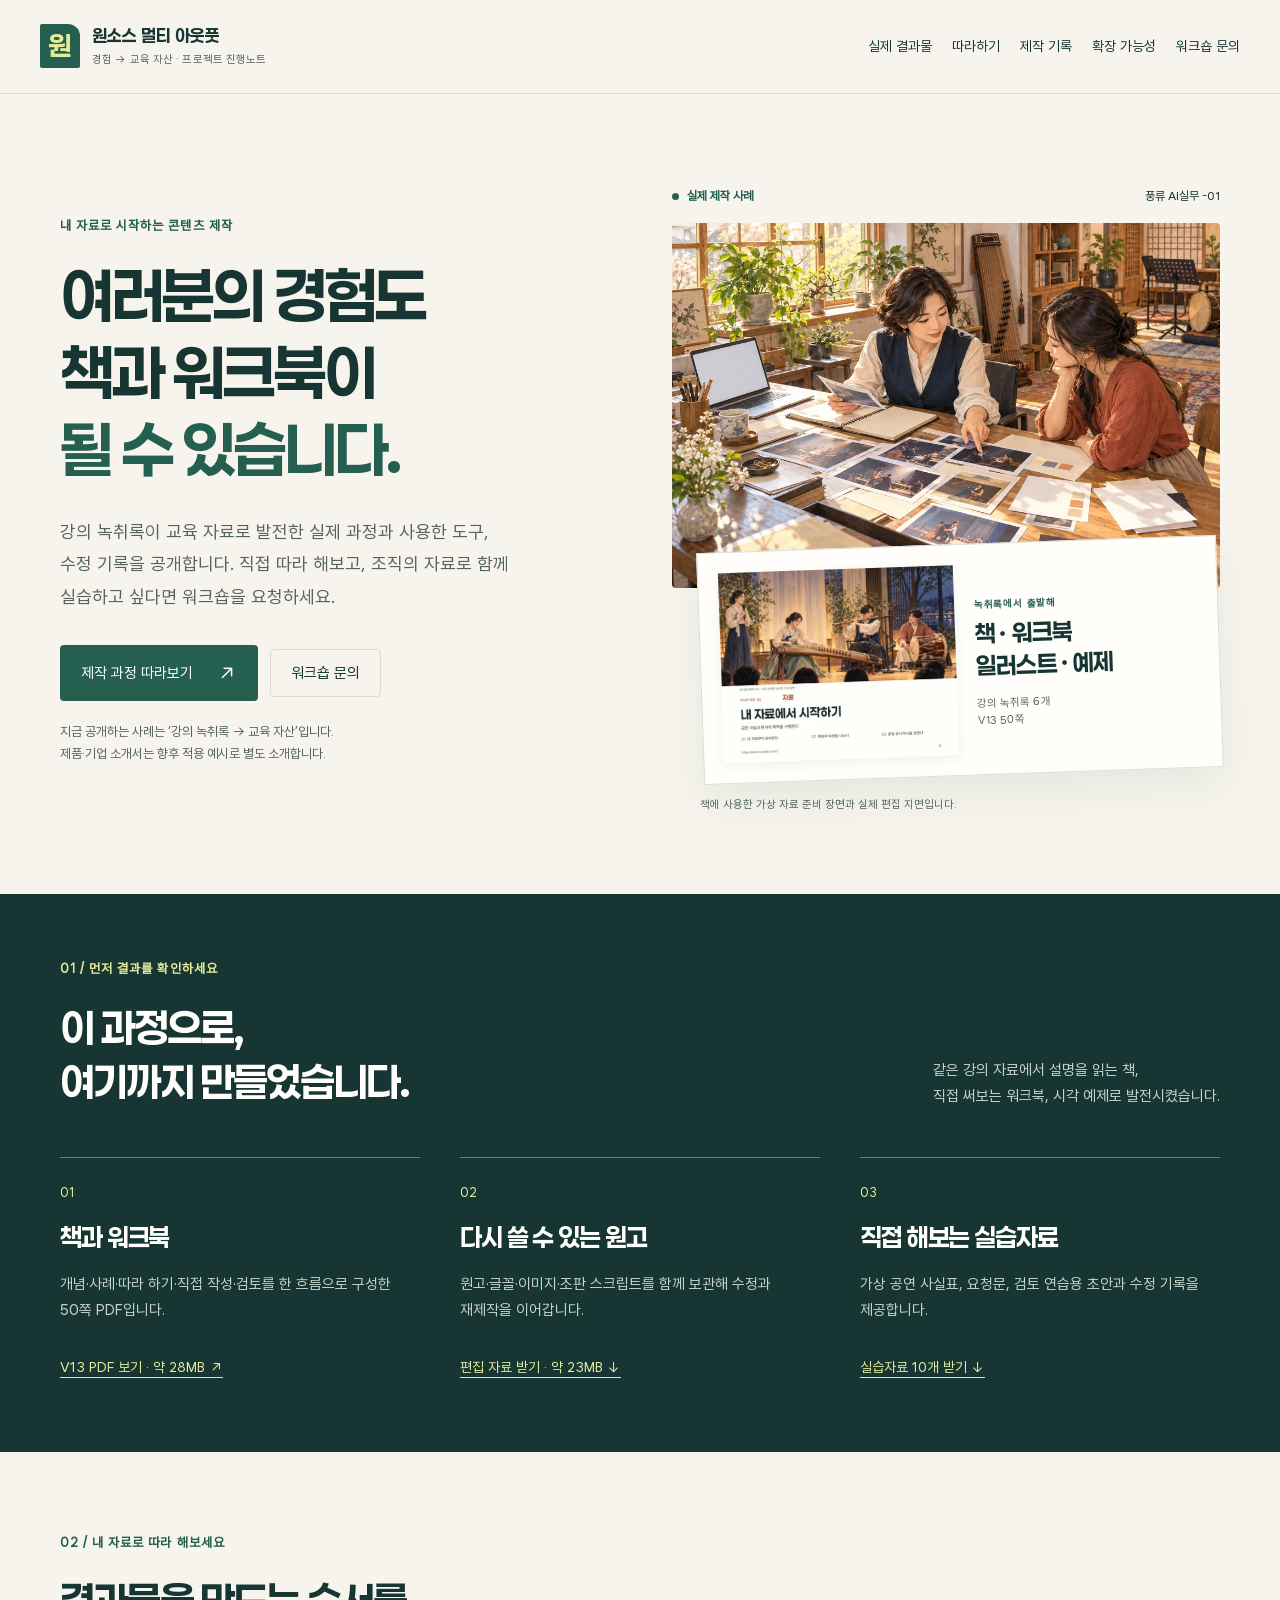
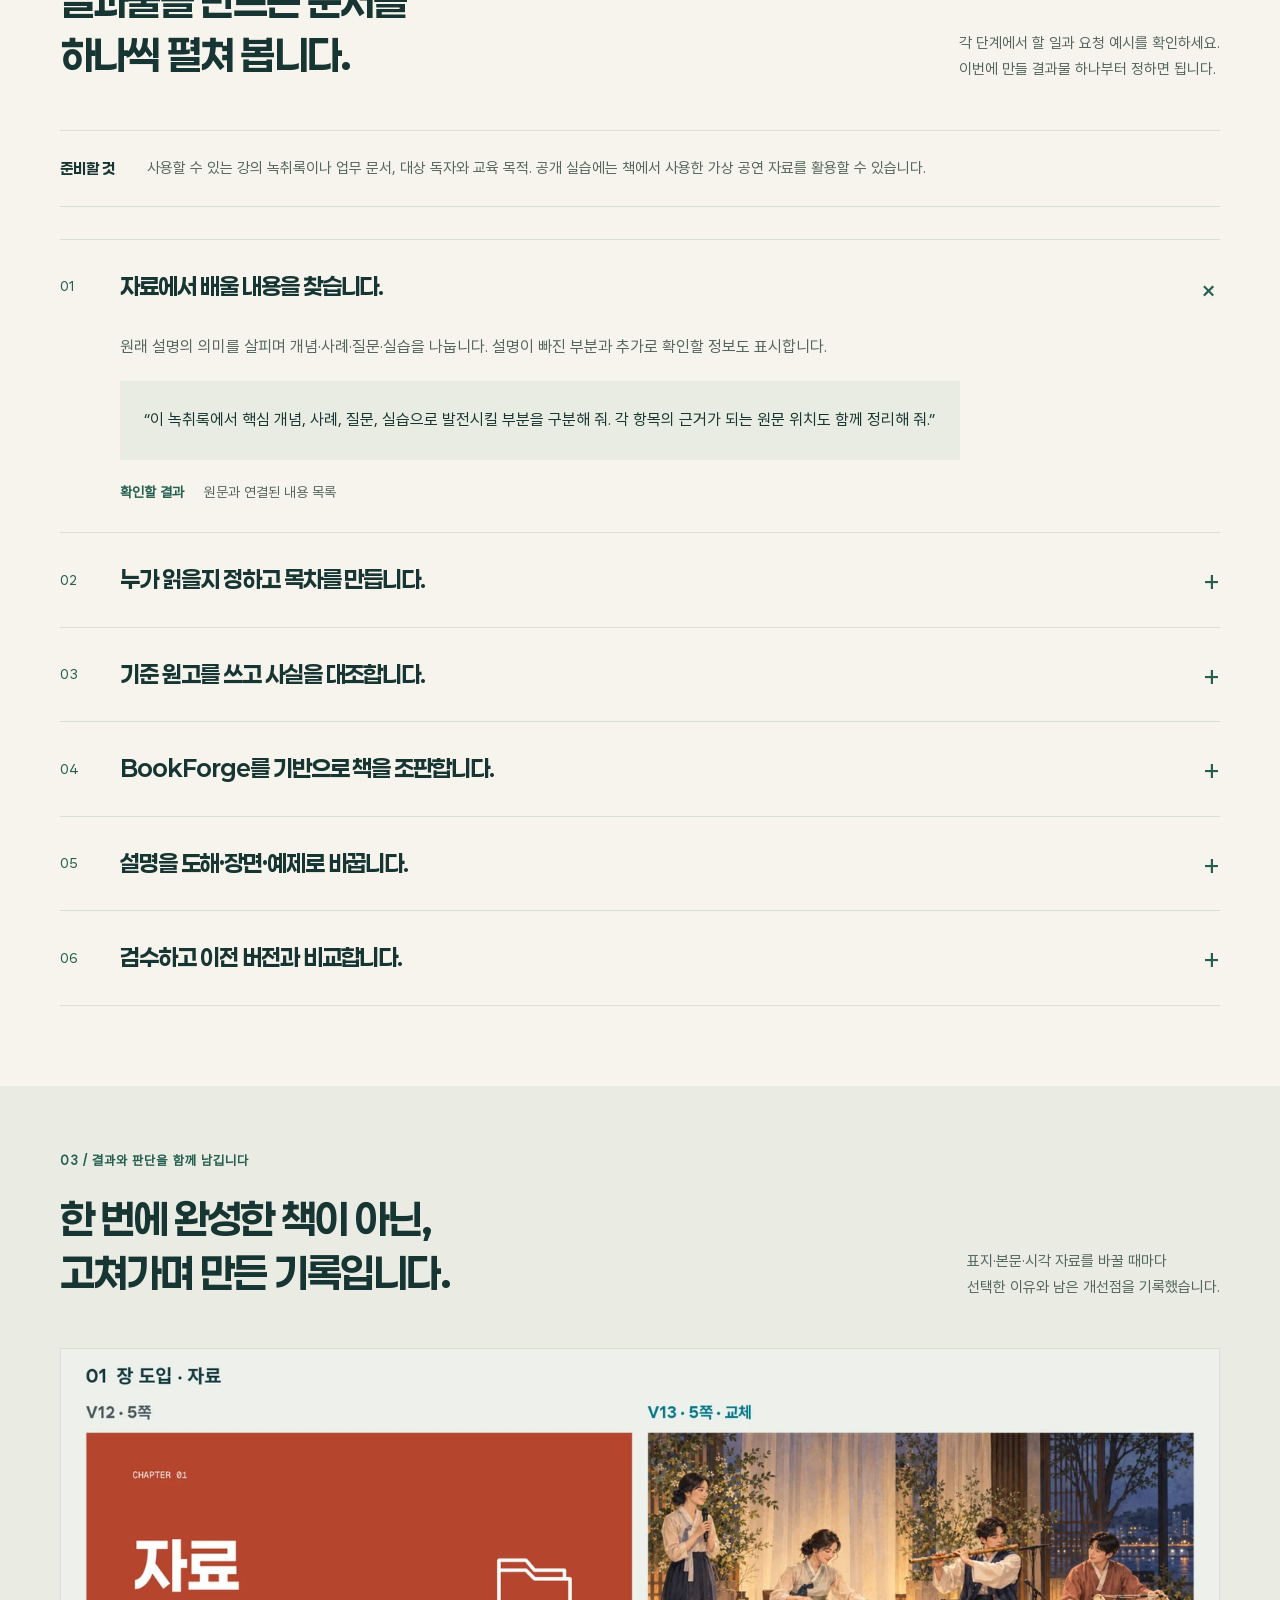
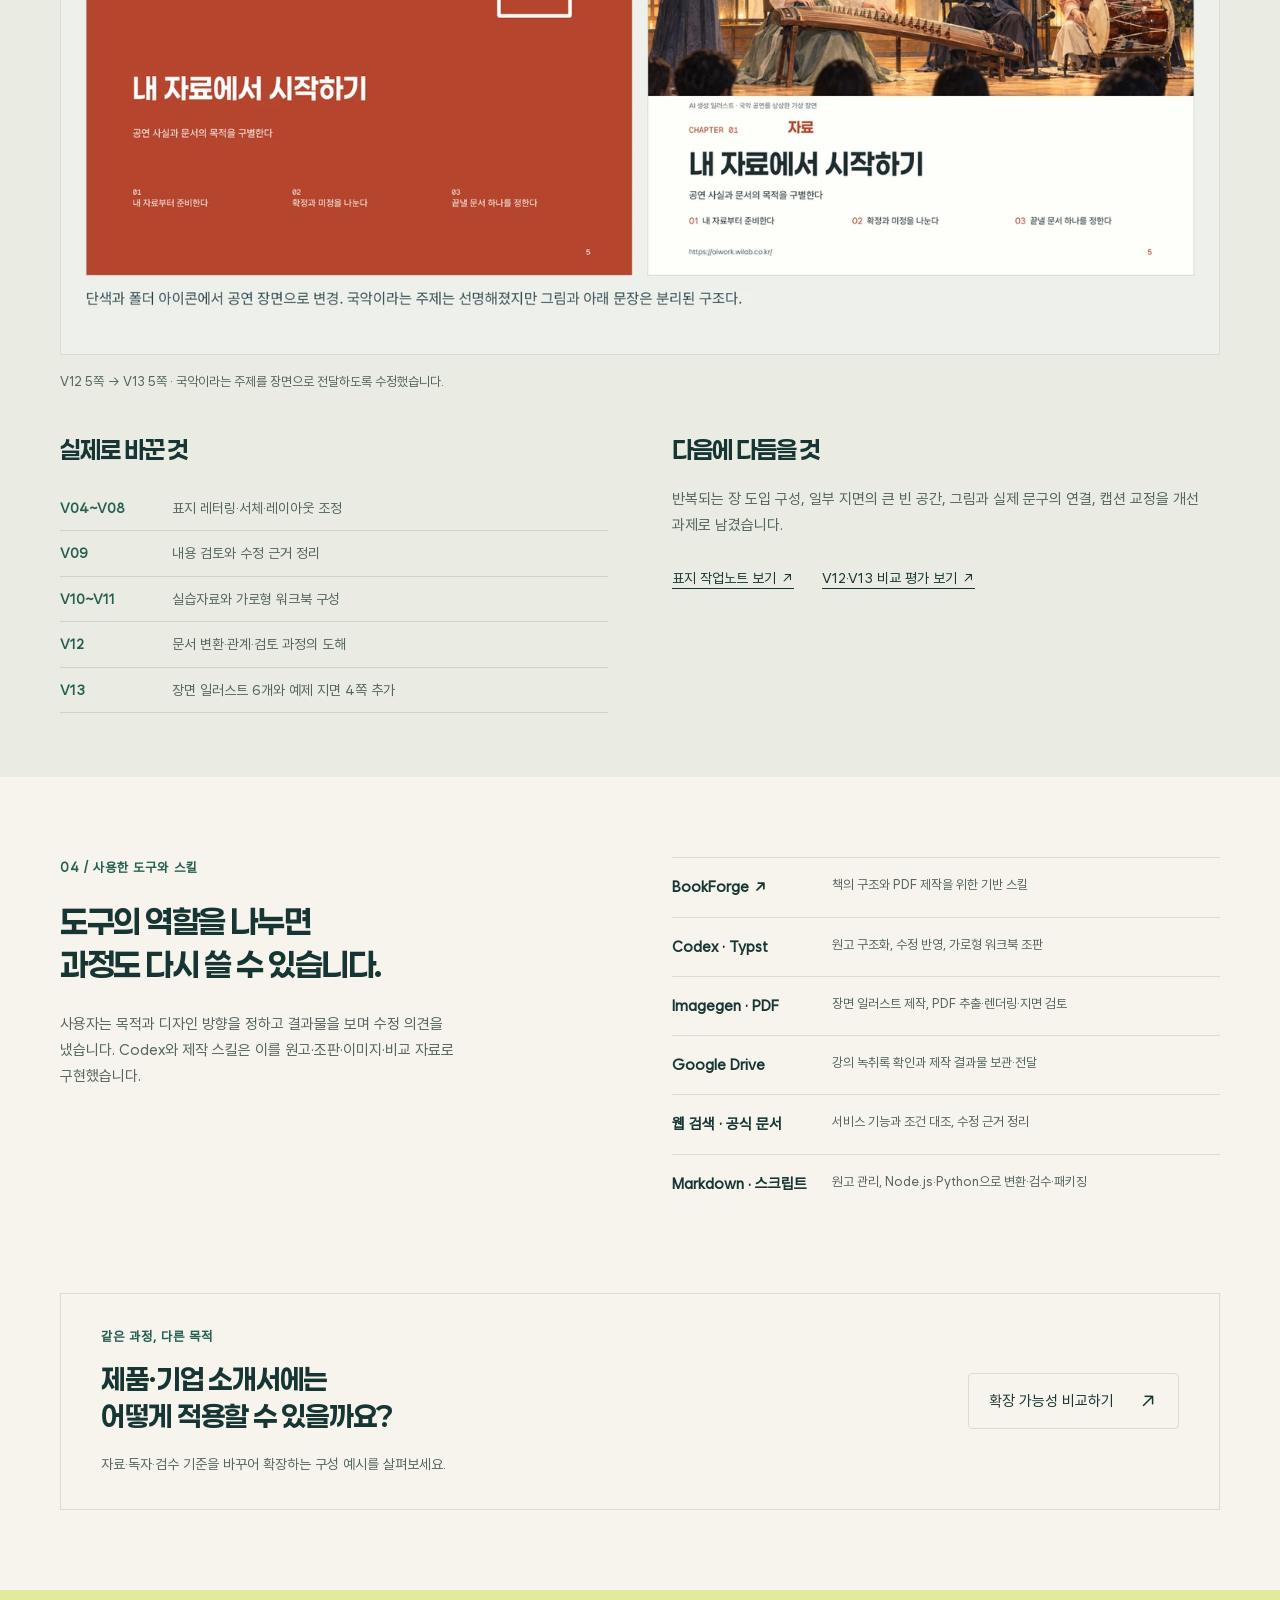
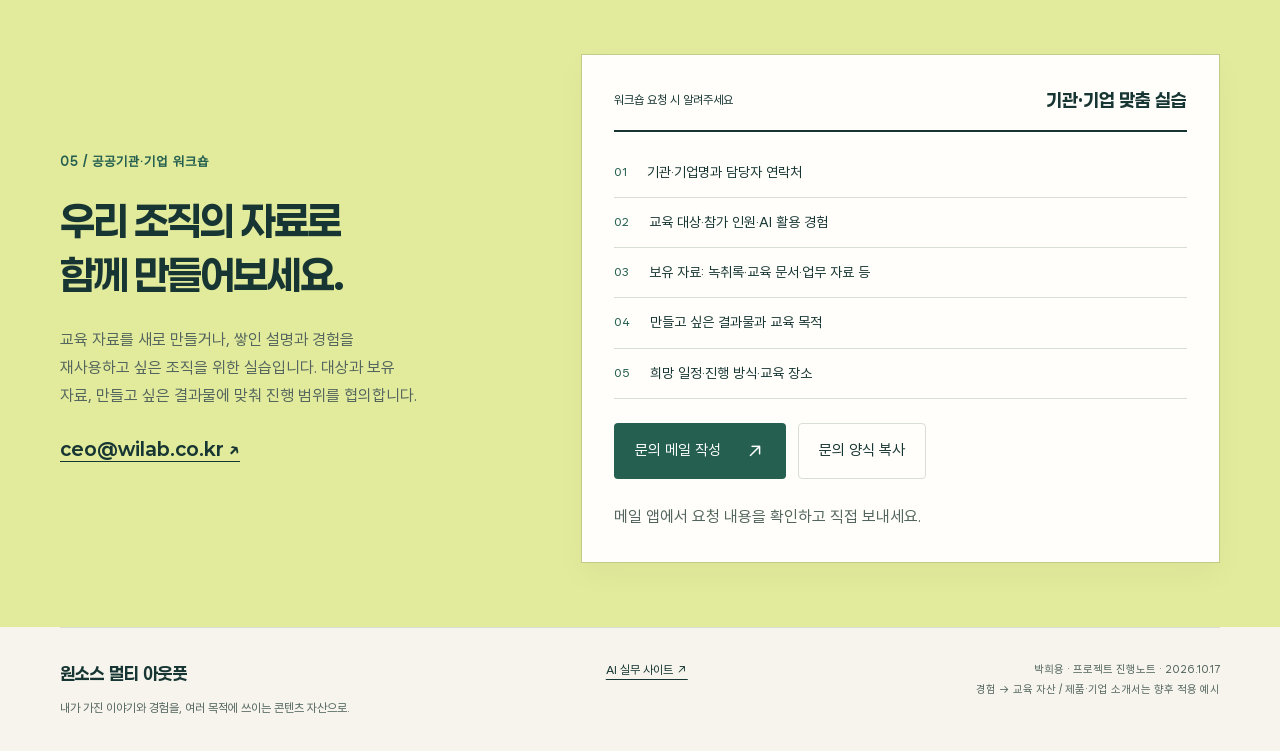
==== index.html @ f7e3ece1 "Publish education asset project and workshop site" ====
<!doctype html>
<html lang="ko">
<head>
  <meta charset="utf-8">
  <meta name="viewport" content="width=device-width,initial-scale=1">
  <meta name="description" content="강의 녹취록 6개가 50쪽 책과 워크북이 된 제작 과정, 사용 도구와 실습자료를 공개합니다. 공공기관·기업 맞춤 워크숍을 문의하세요.">
  <meta name="theme-color" content="#f6f4ed">
  <meta property="og:type" content="website">
  <meta property="og:title" content="경험에서 교육 자산으로 · 원소스 멀티 아웃풋">
  <meta property="og:description" content="실제 제작 과정을 따라 해보고, 우리 조직의 자료로 함께 실습하세요.">
  <meta property="og:url" content="https://vibeworkme.github.io/experience-to-assets/">
  <meta property="og:image" content="https://vibeworkme.github.io/experience-to-assets/assets/planning.webp">
  <title>경험에서 교육 자산으로 · 제작 과정 따라하기와 워크숍</title>
  <link rel="canonical" href="https://vibeworkme.github.io/experience-to-assets/">
  <link rel="icon" href="assets/favicon.svg" type="image/svg+xml">
  <link rel="preload" href="assets/WantedSans-Regular.ttf" as="font" type="font/ttf" crossorigin>
  <link rel="stylesheet" href="styles.css">
  <link rel="stylesheet" href="project.css">
  <script src="project.js" defer></script>
</head>
<body>
  <a class="skip" href="#main">본문으로 건너뛰기</a>
  <header class="site-header"><a class="brand" href="index.html"><span class="brand-mark" aria-hidden="true">원</span><span>원소스 멀티 아웃풋<small>경험 → 교육 자산 · 프로젝트 진행노트</small></span></a><nav class="home-nav" aria-label="사이트 목차"><a href="#results">실제 결과물</a><a href="#follow">따라하기</a><a href="#notes">제작 기록</a><a href="expansion.html">확장 가능성</a><a href="#workshop">워크숍 문의</a></nav></header>
  <main id="main">
    <section class="hero section-width" aria-labelledby="hero-title"><div class="hero-copy"><p class="eyebrow">내 자료로 시작하는 콘텐츠 제작</p><h1 id="hero-title">여러분의 경험도<br>책과 워크북이<br><span>될 수 있습니다.</span></h1><p class="hero-lede">강의 녹취록이 교육 자료로 발전한 실제 과정과 사용한 도구, 수정 기록을 공개합니다. 직접 따라 해보고, 조직의 자료로 함께 실습하고 싶다면 워크숍을 요청하세요.</p><div class="hero-actions"><a class="button primary" href="#follow">제작 과정 따라보기 <span aria-hidden="true">↗</span></a><a class="button secondary" href="#workshop">워크숍 문의</a></div><p class="hero-note">지금 공개하는 사례는 ‘강의 녹취록 → 교육 자산’입니다.<br>제품·기업 소개서는 향후 적용 예시로 별도 소개합니다.</p></div><figure class="hero-visual"><div class="visual-heading"><span class="status actual">실제 제작 사례</span><span>풍류 AI실무 -01</span></div><img class="scene" src="assets/planning.webp" width="1000" height="667" alt="공연 사진과 문서를 검토하는 자료 준비 장면을 그린 AI 생성 일러스트." fetchpriority="high"><div class="proof-paper"><img src="assets/book-page.webp" width="620" height="502" alt="공연 일러스트와 학습 항목을 배치한 실제 V13 책의 장 도입 지면."><div><span class="eyebrow">녹취록에서 출발해</span><strong>책 · 워크북<br>일러스트 · 예제</strong><p>강의 녹취록 6개<br>V13 50쪽</p></div></div><figcaption>책에 사용한 가상 자료 준비 장면과 실제 편집 지면입니다.</figcaption></figure></section>

    <section id="results" class="process-band results-band" aria-labelledby="results-title"><div class="section-width"><div class="section-heading"><div><p class="eyebrow">01 / 먼저 결과를 확인하세요</p><h2 id="results-title">이 과정으로,<br>여기까지 만들었습니다.</h2></div><p>같은 강의 자료에서 설명을 읽는 책,<br>직접 써보는 워크북, 시각 예제로 발전시켰습니다.</p></div><div class="result-grid"><article><span class="result-number">01</span><h3>책과 워크북</h3><p>개념·사례·따라 하기·직접 작성·검토를 한 흐름으로 구성한 50쪽 PDF입니다.</p><a href="downloads/pungryu-ai-workbook-v13.pdf" target="_blank" rel="noopener">V13 PDF 보기 · 약 28MB ↗</a></article><article><span class="result-number">02</span><h3>다시 쓸 수 있는 원고</h3><p>원고·글꼴·이미지·조판 스크립트를 함께 보관해 수정과 재제작을 이어갑니다.</p><a href="downloads/editable-manuscript-v13.zip" download>편집 자료 받기 · 약 23MB ↓</a></article><article><span class="result-number">03</span><h3>직접 해보는 실습자료</h3><p>가상 공연 사실표, 요청문, 검토 연습용 초안과 수정 기록을 제공합니다.</p><a href="downloads/practice-materials-v13.zip" download>실습자료 10개 받기 ↓</a></article></div></div></section>

    <section id="follow" class="section-width follow-section" aria-labelledby="follow-title"><div class="section-heading"><div><p class="eyebrow">02 / 내 자료로 따라 해보세요</p><h2 id="follow-title">결과물을 만드는 순서를<br>하나씩 펼쳐 봅니다.</h2></div><p>각 단계에서 할 일과 요청 예시를 확인하세요.<br>이번에 만들 결과물 하나부터 정하면 됩니다.</p></div><div class="follow-intro"><strong>준비할 것</strong><p>사용할 수 있는 강의 녹취록이나 업무 문서, 대상 독자와 교육 목적. 공개 실습에는 책에서 사용한 가상 공연 자료를 활용할 수 있습니다.</p></div><div class="follow-steps">
      <details open><summary><span>01</span><h3>자료에서 배울 내용을 찾습니다.</h3><span class="expand-icon" aria-hidden="true">+</span></summary><div class="step-body"><p>원래 설명의 의미를 살피며 개념·사례·질문·실습을 나눕니다. 설명이 빠진 부분과 추가로 확인할 정보도 표시합니다.</p><blockquote>“이 녹취록에서 핵심 개념, 사례, 질문, 실습으로 발전시킬 부분을 구분해 줘. 각 항목의 근거가 되는 원문 위치도 함께 정리해 줘.”</blockquote><p class="step-result"><strong>확인할 결과</strong> 원문과 연결된 내용 목록</p></div></details>
      <details><summary><span>02</span><h3>누가 읽을지 정하고 목차를 만듭니다.</h3><span class="expand-icon" aria-hidden="true">+</span></summary><div class="step-body"><p>독자가 이미 아는 것과 새로 배워야 할 것을 구분합니다. 장마다 답할 질문과 직접 해볼 과제를 정합니다.</p><blockquote>“이 자료를 처음 배우는 독자를 위한 목차를 제안해 줘. 장마다 핵심 질문, 사례, 직접 해볼 과제를 하나씩 연결해 줘.”</blockquote><p class="step-result"><strong>확인할 결과</strong> 독자·학습 목표·장별 구성</p></div></details>
      <details><summary><span>03</span><h3>기준 원고를 쓰고 사실을 대조합니다.</h3><span class="expand-icon" aria-hidden="true">+</span></summary><div class="step-body"><p>확인된 사실과 편집자가 보충한 설명을 구별합니다. 서비스 기능처럼 바뀌는 정보는 적용 조건과 확인 시점을 기록합니다.</p><blockquote>“이 장의 원고를 작성해 줘. 원자료에 없는 설명은 보충 설명으로 구분하고, 모르는 정보는 추정하지 말고 확인할 항목으로 남겨 줘.”</blockquote><p class="step-result"><strong>확인할 결과</strong> 기준 원고·출처·미정 정보 목록</p></div></details>
      <details><summary><span>04</span><h3>BookForge를 기반으로 책을 조판합니다.</h3><span class="expand-icon" aria-hidden="true">+</span></summary><div class="step-body"><p>GitHub에 공개된 BookForge 스킬을 Codex에서 활용했습니다. 이 프로젝트에서는 가로형 워크북에 맞게 조판과 검수 스크립트를 확장했습니다.</p><blockquote>“이 원고를 교육용 책자로 구성해 줘. 목차·장 도입·본문·실습 지면을 구별하고, 글자 크기·행간·여백을 일관되게 적용해 줘.”</blockquote><p class="step-result"><strong>확인할 결과</strong> 읽고 수정할 수 있는 PDF 초안</p><a href="https://github.com/gongnyang/bookforge" target="_blank" rel="noopener">BookForge 저장소·설치 안내 ↗</a></div></details>
      <details><summary><span>05</span><h3>설명을 도해·장면·예제로 바꿉니다.</h3><span class="expand-icon" aria-hidden="true">+</span></summary><div class="step-body"><p>관계를 설명할 때는 도해를, 실제 행동을 보여줄 때는 장면을, 활용 모습을 보여줄 때는 문서 예제를 씁니다. 그림 속 글자 대신 편집 가능한 조판 텍스트를 배치합니다.</p><blockquote>“이 설명에서 그림으로 이해를 도울 부분을 골라 줘. 도해, 작업 장면, 결과물 예제 중 적합한 형식과 이유를 제안해 줘.”</blockquote><p class="step-result"><strong>확인할 결과</strong> 본문과 역할이 연결된 시각 자료</p></div></details>
      <details><summary><span>06</span><h3>검수하고 이전 버전과 비교합니다.</h3><span class="expand-icon" aria-hidden="true">+</span></summary><div class="step-body"><p>원자료와의 의미 일치, 글자와 이미지 배치, 목차와 쪽수, 실습의 연결성을 확인합니다. 이전 판본은 보존하고 바꾼 이유를 기록합니다.</p><blockquote>“이전 판본과 비교해 무엇이 좋아졌고, 어디가 아직 불편한지 보여줘. 수정 이유와 다음에 확인할 항목을 정리해 줘.”</blockquote><p class="step-result"><strong>확인할 결과</strong> 새 판본·변경표·다음 수정 목록</p><a href="downloads/changes-v12-v13.csv" download>V12 → V13 변경표 받기 ↓</a></div></details>
    </div></section>

    <section id="notes" class="notes-band" aria-labelledby="notes-title"><div class="section-width"><div class="section-heading"><div><p class="eyebrow">03 / 결과와 판단을 함께 남깁니다</p><h2 id="notes-title">한 번에 완성한 책이 아닌,<br>고쳐가며 만든 기록입니다.</h2></div><p>표지·본문·시각 자료를 바꿀 때마다<br>선택한 이유와 남은 개선점을 기록했습니다.</p></div><figure class="comparison"><img src="assets/chapter-comparison.webp" width="1500" height="783" alt="왼쪽 V12는 단색과 폴더 아이콘 중심, 오른쪽 V13은 국악 공연 일러스트와 제목을 배치한 장 도입부 비교." loading="lazy"><figcaption>V12 5쪽 → V13 5쪽 · 국악이라는 주제를 장면으로 전달하도록 수정했습니다.</figcaption></figure><div class="note-grid"><div><h3>실제로 바꾼 것</h3><ul><li><strong>V04~V08</strong> 표지 레터링·서체·레이아웃 조정</li><li><strong>V09</strong> 내용 검토와 수정 근거 정리</li><li><strong>V10~V11</strong> 실습자료와 가로형 워크북 구성</li><li><strong>V12</strong> 문서 변환·관계·검토 과정의 도해</li><li><strong>V13</strong> 장면 일러스트 6개와 예제 지면 4쪽 추가</li></ul></div><div><h3>다음에 다듬을 것</h3><p>반복되는 장 도입 구성, 일부 지면의 큰 빈 공간, 그림과 실제 문구의 연결, 캡션 교정을 개선 과제로 남겼습니다.</p><div class="case-links"><a href="downloads/cover-design-notes.html" target="_blank" rel="noopener">표지 작업노트 보기 ↗</a><a href="downloads/review-v12-v13.txt" target="_blank" rel="noopener">V12·V13 비교 평가 보기 ↗</a></div></div></div></div></section>

    <section id="tools" class="section-width tools-section" aria-labelledby="tools-title"><div><p class="eyebrow">04 / 사용한 도구와 스킬</p><h2 id="tools-title">도구의 역할을 나누면<br>과정도 다시 쓸 수 있습니다.</h2><p class="tools-note">사용자는 목적과 디자인 방향을 정하고 결과물을 보며 수정 의견을 냈습니다. Codex와 제작 스킬은 이를 원고·조판·이미지·비교 자료로 구현했습니다.</p></div><div class="tool-list"><a href="https://github.com/gongnyang/bookforge" target="_blank" rel="noopener"><strong>BookForge ↗</strong><span>책의 구조와 PDF 제작을 위한 기반 스킬</span></a><div><strong>Codex · Typst</strong><span>원고 구조화, 수정 반영, 가로형 워크북 조판</span></div><div><strong>Imagegen · PDF</strong><span>장면 일러스트 제작, PDF 추출·렌더링·지면 검토</span></div><div><strong>Google Drive</strong><span>강의 녹취록 확인과 제작 결과물 보관·전달</span></div><div><strong>웹 검색 · 공식 문서</strong><span>서비스 기능과 조건 대조, 수정 근거 정리</span></div><div><strong>Markdown · 스크립트</strong><span>원고 관리, Node.js·Python으로 변환·검수·패키징</span></div></div></section>

    <section class="extension-callout section-width"><div><p class="eyebrow">같은 과정, 다른 목적</p><h2>제품·기업 소개서에는<br>어떻게 적용할 수 있을까요?</h2><p>자료·독자·검수 기준을 바꾸어 확장하는 구성 예시를 살펴보세요.</p></div><a class="button secondary" href="expansion.html">확장 가능성 비교하기 <span aria-hidden="true">↗</span></a></section>

    <section id="workshop" class="workshop-band" aria-labelledby="workshop-title"><div class="section-width workshop-grid"><div><p class="eyebrow">05 / 공공기관·기업 워크숍</p><h2 id="workshop-title">우리 조직의 자료로<br>함께 만들어보세요.</h2><p>교육 자료를 새로 만들거나, 쌓인 설명과 경험을 재사용하고 싶은 조직을 위한 실습입니다. 대상과 보유 자료, 만들고 싶은 결과물에 맞춰 진행 범위를 협의합니다.</p><a class="workshop-email" href="mailto:ceo@wilab.co.kr">ceo@wilab.co.kr ↗</a></div><div class="worksheet inquiry-sheet"><div class="worksheet-head"><span>워크숍 요청 시 알려주세요</span><strong>기관·기업 맞춤 실습</strong></div><ol><li><span>01</span>기관·기업명과 담당자 연락처</li><li><span>02</span>교육 대상·참가 인원·AI 활용 경험</li><li><span>03</span>보유 자료: 녹취록·교육 문서·업무 자료 등</li><li><span>04</span>만들고 싶은 결과물과 교육 목적</li><li><span>05</span>희망 일정·진행 방식·교육 장소</li></ol><div class="worksheet-actions"><a class="button primary" id="inquiry-email" href="mailto:ceo@wilab.co.kr?subject=%5B%EC%9B%8C%ED%81%AC%EC%88%8D%20%EB%AC%B8%EC%9D%98%5D%20%EA%B2%BD%ED%97%98%EC%97%90%EC%84%9C%20%EA%B5%90%EC%9C%A1%20%EC%9E%90%EC%82%B0%EC%9C%BC%EB%A1%9C">문의 메일 작성 <span aria-hidden="true">↗</span></a><button class="button secondary" id="copy-inquiry" type="button">문의 양식 복사</button></div><p id="inquiry-status" class="copy-status" role="status" aria-live="polite">메일 앱에서 요청 내용을 확인하고 직접 보내세요.</p></div></div></section>
  </main>
  <footer class="site-footer section-width"><div><strong>원소스 멀티 아웃풋</strong><p>내가 가진 이야기와 경험을, 여러 목적에 쓰이는 콘텐츠 자산으로.</p></div><a href="https://aiwork.wilab.co.kr/" target="_blank" rel="noopener">AI 실무 사이트 ↗</a><small>박희용 · 프로젝트 진행노트 · 2026.10.17<br>경험 → 교육 자산 / 제품·기업 소개서는 향후 적용 예시</small></footer>
</body>
</html>
---- styles.css ----
@font-face{font-family:Wanted;src:url('assets/WantedSans-Regular.ttf') format('truetype');font-weight:400;font-display:swap}
@font-face{font-family:Paperlogy;src:url('assets/Paperlogy-7Bold.ttf') format('truetype');font-weight:700;font-display:swap}
:root{--paper:#f6f4ed;--surface:#fffefa;--ink:#173633;--muted:#53655e;--line:#d9ded4;--green:#245f50;--lime:#e2ea9b;--rust:#a9442d;--brown:#8a4b15;--white:#fff;--space:4px;--radius:4px;--shadow:0 18px 44px #17363312;--body:Wanted,Arial,sans-serif;--display:Paperlogy,Wanted,sans-serif}
.skip:not(:focus){clip-path:inset(50%)}
*{box-sizing:border-box}html{scroll-behavior:smooth;scroll-padding-top:112px}body{margin:0;background:var(--paper);color:var(--ink);font:400 17px/1.75 var(--body);word-break:keep-all;overflow-wrap:break-word}a{color:inherit;text-underline-offset:5px}button{font:inherit}button,a{-webkit-tap-highlight-color:transparent}button{cursor:pointer}img{max-width:100%;height:auto;display:block}h1,h2,h3,h4,p,figure{margin:0}h1,h2,h3,h4{font-family:var(--display);font-weight:700;letter-spacing:-.045em;line-height:1.35}p{color:var(--muted)}ul,ol{padding:0;margin:0}a:focus-visible,button:focus-visible,[tabindex]:focus-visible{outline:3px solid var(--rust);outline-offset:5px}.section-width{width:min(1160px,calc(100% - 80px));margin-inline:auto}.eyebrow{font-size:13px;letter-spacing:.08em;font-weight:700;color:var(--green);margin-bottom:20px}.skip{position:fixed;top:8px;left:16px;transform:translateY(-180%);padding:12px 20px;background:var(--ink);color:var(--white);z-index:20}.skip:focus{transform:none}
.site-header{max-width:1320px;margin:auto;display:flex;align-items:center;justify-content:space-between;gap:24px;padding:24px 40px;border-bottom:1px solid var(--line);background:var(--paper)}.brand{text-decoration:none;display:flex;gap:12px;align-items:center;font-family:var(--display);font-size:17px;line-height:1.4}.brand-mark{width:40px;height:44px;background:var(--green);color:var(--lime);display:grid;place-items:center;font-size:27px;border-radius:2px 12px 2px 2px}.brand small{display:block;font:400 11px/1.5 var(--body);color:var(--muted);letter-spacing:.01em;margin-top:4px}.site-header nav{display:flex;gap:28px;font-size:14px}.site-header nav a{text-decoration:none;padding-block:10px}.site-header nav a:hover{color:var(--rust);text-decoration:underline}
.hero{display:grid;grid-template-columns:1fr 1fr;gap:64px;padding-block:72px 80px;align-items:center}.hero h1{font-size:clamp(42px,4.8vw,68px);line-height:1.25;letter-spacing:-.055em}.hero h1 span{color:var(--green)}.hero-lede{max-width:450px;font-size:18px;line-height:1.8;margin-top:28px}.button{min-height:48px;padding:12px 20px;display:inline-flex;align-items:center;justify-content:center;gap:24px;text-decoration:none;border:1px solid transparent;border-radius:var(--radius);font-size:15px;line-height:1.5}.button span{font-size:20px}.primary{color:var(--white);background:var(--green)}.primary:hover{background:var(--ink)}.secondary{background:transparent;color:var(--ink);border-color:var(--line)}.secondary:hover{background:var(--paper)}.hero .button{margin-top:32px}.hero-note{font-size:13px;margin-top:20px;line-height:1.7}.hero-visual{min-width:0;position:relative;padding-top:20px}.visual-heading{font-size:12px;display:flex;justify-content:space-between;align-items:center;gap:16px;padding-bottom:16px}.status{font-size:12px;line-height:1.5;font-weight:700;display:inline-flex;align-items:center;gap:8px;color:var(--green)}.status:before{content:'';width:7px;height:7px;flex:none;border-radius:50%;background:currentColor}.proposed{color:var(--brown)}.scene{width:100%;border-radius:var(--radius);aspect-ratio:1.5;object-fit:cover}.proof-paper{position:relative;margin-top:-44px;margin-left:28px;background:var(--surface);padding:20px;display:grid;grid-template-columns:1.05fr 1fr;gap:20px;box-shadow:var(--shadow);border:1px solid var(--line);align-items:center;transform:rotate(-2deg)}.proof-paper img{box-shadow:0 3px 12px #17363310}.proof-paper strong{font:700 24px/1.35 var(--display);display:block;letter-spacing:-.035em}.proof-paper .eyebrow{font-size:10px;margin-bottom:8px}.proof-paper p{font-size:11px;line-height:1.6;margin-top:12px}.hero-visual figcaption{font-size:11px;line-height:1.7;margin-top:20px;padding-left:28px;color:var(--muted)}
.section-heading{display:flex;align-items:flex-end;justify-content:space-between;gap:40px;margin-bottom:48px}.section-heading h2,.workshop-grid h2,.tools-section h2{font-size:40px}.section-heading>p{max-width:380px;font-size:15px}.process-band{background:var(--ink);color:var(--surface);padding-block:64px}.process-band .eyebrow{color:var(--lime)}.process-band p{color:#c7d2cb}.steps{display:grid;grid-template-columns:repeat(5,minmax(0,1fr));gap:24px;list-style:none}.steps li{border-top:1px solid #698078;padding-top:20px}.steps li>span{font-size:13px;color:var(--lime);letter-spacing:.06em}.steps h3{font-size:24px;margin:12px 0}.steps p{font-size:14px}.source-rule{border-top:1px solid #698078;margin-top:40px;padding-top:32px;display:grid;grid-template-columns:1fr 2fr;gap:48px}.source-rule strong{font:700 17px/1.8 var(--display)}.source-rule strong span{color:var(--lime);font-size:24px;letter-spacing:-.04em}.source-rule p{font-size:15px;max-width:600px}
.case-section{padding-block:80px 64px}.tabs{display:grid;grid-template-columns:repeat(3,minmax(0,1fr));gap:0;border-bottom:1px solid var(--line);margin-bottom:40px}.tabs button{padding:20px 24px;min-height:88px;border:0;color:var(--muted);background:transparent;text-align:left;font:700 24px/1.5 var(--display);border-radius:var(--radius) var(--radius) 0 0}.tabs span{display:block;font:400 12px/1.5 var(--body);margin-top:4px}.tabs button[aria-selected=true]{background:var(--green);color:var(--white)}.tabs button[aria-selected=false]:hover{background:#e8ece3;color:var(--ink)}.case-panel{display:grid;grid-template-columns:1fr 1fr;gap:64px;align-items:start}.case-panel[hidden]{display:none}.case-info h3{font-size:32px;line-height:1.4;margin:20px 0}.case-info>p:not(.status){font-size:16px}.case-facts{margin:28px 0 0}.case-facts>div{padding:16px 0;border-top:1px solid var(--line)}.case-facts dt{font:700 14px/1.5 var(--display);color:var(--green);margin-bottom:8px}.case-facts dd{margin:0;font-size:15px;line-height:1.7;color:var(--muted)}.case-links{display:flex;flex-wrap:wrap;gap:12px 28px;margin-top:20px;font-size:14px}.case-links a{padding-block:8px}.case-boundary{border-top:1px solid var(--line);padding-top:20px;margin-top:4px;font-size:13px!important;line-height:1.8}.case-visual{background:#eaece3;padding:24px}.paper-label{font-size:12px;letter-spacing:.04em;color:var(--muted);margin-bottom:20px}.case-visual>img{background:var(--surface);box-shadow:var(--shadow);width:100%}.output-tags{display:flex;gap:8px;flex-wrap:wrap;margin-top:24px}.output-tags span{border:1px solid #bdc7b8;border-radius:3px;padding:5px 10px;font-size:12px;color:var(--ink);background:var(--surface)}.visual-caption{font-size:12px;line-height:1.7;margin-top:16px}.document{background:var(--surface);padding:28px;min-height:440px;box-shadow:var(--shadow)}.document-top{font-size:10px;letter-spacing:.08em;border-bottom:1px solid var(--line);padding-bottom:12px;color:var(--muted)}.document h4{font-size:26px;margin-top:24px;line-height:1.4}.product-photo-slot{margin-top:24px;min-height:92px;background:#f0e4d5;display:grid;place-items:center;color:var(--brown);border:1px dashed #bc9669;font-size:12px}.document-body{margin-top:24px;display:grid;gap:12px}.document-body>div{display:grid;grid-template-columns:24px 1fr;gap:0 8px}.document-body span{font-size:12px;color:var(--brown);grid-row:span 2}.document-body strong{font-size:13px}.document-body p{font-size:12px}.document-intro{font-size:13px;margin-top:20px}.company-capabilities{display:flex;flex-wrap:wrap;gap:8px;margin-top:24px}.company-capabilities span{background:#e5ecdf;color:var(--green);padding:8px;font-size:12px}.company-case{border-top:1px solid var(--line);margin-top:28px;padding-top:20px}.company-case small{font-size:11px;color:var(--green)}.company-case strong{display:block;font-size:14px;margin-top:8px}.company-case p{font-size:12px;margin-top:12px}.document-close{font-size:12px;margin-top:28px;border-top:1px solid var(--line);padding-top:16px}.no-script{margin-top:24px;padding:20px;border:1px solid var(--line)}
.reuse-section{padding-block:32px 80px}.reuse-columns{display:grid;grid-template-columns:1fr 1fr;gap:64px}.reuse-columns>div{border-top:2px solid var(--green);padding-top:24px}.reuse-kicker{font-size:13px;color:var(--green)}.reuse-columns h3{font-size:28px;margin-top:12px}.reuse-columns ul{list-style:none;margin-top:24px}.reuse-columns li{display:grid;grid-template-columns:132px 1fr;gap:16px;padding:16px 0;border-bottom:1px solid var(--line);font-size:14px}.reuse-columns li>span{color:var(--muted)}
.workshop-band{background:var(--lime);padding-block:64px}.workshop-grid{display:grid;grid-template-columns:1fr 1.4fr;gap:64px;align-items:center}.workshop-grid>div>p:not(.eyebrow){margin-top:24px;font-size:16px;max-width:360px}.worksheet{background:var(--surface);border:1px solid #c2cb88;padding:32px;box-shadow:0 12px 28px #17363309}.worksheet-head{display:flex;justify-content:space-between;gap:16px;align-items:center;padding-bottom:16px;border-bottom:2px solid var(--ink);font-size:12px}.worksheet-head strong{font:700 20px/1.5 var(--display)}.worksheet ol{list-style:none;margin-top:16px}.worksheet li{padding:12px 0;border-bottom:1px solid var(--line);font-size:15px;display:flex;gap:20px}.worksheet li>span{font-size:12px;color:var(--green);line-height:2.1}.worksheet-actions{display:flex;gap:12px;flex-wrap:wrap;margin-top:24px}.copy-status{min-height:24px;font-size:11px;line-height:1.7;margin-top:16px}
.tools-section{padding-block:80px;display:grid;grid-template-columns:1fr 1fr;gap:64px}.tools-section h2{font-size:32px}.tool-list{display:grid;gap:0}.tool-list>a,.tool-list>div{padding:16px 0;border-top:1px solid var(--line);text-decoration:none;display:grid;grid-template-columns:140px 1fr;gap:20px}.tool-list a:hover strong{text-decoration:underline}.tool-list strong{font-size:15px}.tool-list span{font-size:13px;color:var(--muted)}.site-footer{border-top:1px solid var(--line);padding-block:32px;display:grid;grid-template-columns:1.5fr .7fr 1fr;gap:32px;align-items:start}.site-footer strong{font:700 17px/1.6 var(--display)}.site-footer p,.site-footer a{font-size:12px}.site-footer p{margin-top:8px}.site-footer small{font-size:11px;color:var(--muted);text-align:right;line-height:1.8}
@media(min-width:1600px){.hero{gap:80px;padding-block:96px}.hero h1{font-size:72px}}
@media(max-width:1100px){.hero{gap:40px}.section-heading h2,.workshop-grid h2{font-size:34px}.proof-paper{margin-left:12px;gap:12px;padding:16px}.proof-paper strong{font-size:20px}.proof-paper p{font-size:10px}.proof-paper .eyebrow{font-size:9px}.case-panel,.reuse-columns,.workshop-grid,.tools-section{gap:40px}.document{padding:24px}}
@media(max-width:960px){.section-width{width:calc(100% - 48px)}.site-header{padding:20px 24px}.site-header nav{gap:16px;font-size:13px}.brand{font-size:15px}.brand small{font-size:10px}.hero{grid-template-columns:1fr;gap:40px;padding-block:48px 64px}.hero-copy{max-width:640px}.hero h1{font-size:56px}.hero h1 br:nth-of-type(2){display:none}.hero-lede{max-width:560px}.hero-visual{max-width:620px;justify-self:center;width:100%;padding-top:0}.proof-paper{margin-left:48px;margin-top:-48px;padding:24px;gap:24px}.proof-paper strong{font-size:28px}.proof-paper p{font-size:13px}.proof-paper .eyebrow{font-size:11px}.steps{gap:16px}.steps h3{font-size:21px}.steps p{font-size:13px}.source-rule{gap:32px}.case-panel{grid-template-columns:1fr 1fr;gap:28px}.case-info h3{font-size:26px}.case-visual{padding:16px}.document{padding:20px;min-height:440px}.document h4{font-size:23px}.section-heading{align-items:start;gap:24px}.section-heading>p{max-width:280px}.reuse-columns{gap:32px}.reuse-columns li{grid-template-columns:1fr;gap:4px}.workshop-grid,.tools-section{grid-template-columns:1fr}.workshop-grid>div>p:not(.eyebrow){max-width:560px}.workshop-grid h2 br:nth-of-type(2){display:none}.tool-list>a,.tool-list>div{grid-template-columns:180px 1fr}.site-footer{grid-template-columns:1.4fr 1fr}.site-footer small{grid-column:1/-1;text-align:left}}
@media(max-width:620px){html{scroll-padding-top:24px}.section-width{width:calc(100% - 40px)}.site-header{padding:16px 20px;align-items:flex-start}.brand-mark{width:32px;height:36px;font-size:23px}.brand{font-size:13px;gap:8px}.brand small{max-width:180px;font-size:9px}.site-header nav{flex-direction:column;gap:0;text-align:right;font-size:11px;line-height:1.5}.site-header nav a{padding:3px 0}.hero{padding-block:40px 48px;gap:32px}.hero h1{font-size:42px;line-height:1.3}.hero h1 br:nth-of-type(2){display:initial}.eyebrow{font-size:11px;margin-bottom:16px}.hero-lede{font-size:16px;margin-top:24px}.hero .button{margin-top:24px}.hero-note{font-size:12px}.hero-visual{padding-top:8px}.visual-heading{font-size:10px;gap:8px}.status{font-size:11px}.proof-paper{margin-left:12px;margin-top:-24px;gap:12px;padding:12px}.proof-paper strong{font-size:20px}.proof-paper p{font-size:10px;margin-top:8px}.proof-paper .eyebrow{font-size:8px}.hero-visual figcaption{padding-left:12px;font-size:10px;margin-top:16px}.section-heading{display:block;margin-bottom:32px}.section-heading h2,.workshop-grid h2,.tools-section h2{font-size:28px;line-height:1.45}.section-heading>p{margin-top:20px;max-width:100%;font-size:14px}.section-heading>p br{display:none}.process-band{padding-block:48px}.steps{grid-template-columns:1fr;gap:0}.steps li{display:grid;grid-template-columns:24px 80px 1fr;gap:12px;align-items:start;padding:16px 0}.steps h3{margin:0;font-size:18px;line-height:1.6}.steps li>span{font-size:11px;line-height:2.5}.steps p{font-size:13px;line-height:1.8}.source-rule{grid-template-columns:1fr;gap:16px;padding-top:24px;margin-top:24px}.source-rule strong{font-size:15px}.source-rule strong span{font-size:23px}.source-rule p{font-size:14px}.case-section{padding-block:48px 32px}.tabs{margin-bottom:28px}.tabs button{font-size:17px;padding:16px 10px;min-height:80px;line-height:1.5;white-space:nowrap}.tabs span{font-size:10px}.case-panel{grid-template-columns:1fr;gap:28px}.case-info h3{font-size:27px}.case-info>p:not(.status){font-size:15px}.case-facts dd{font-size:14px}.case-visual{padding:20px}.document{padding:24px;min-height:420px}.document h4{font-size:25px}.case-boundary{font-size:12px!important}.output-tags{gap:6px;margin-top:20px}.output-tags span{font-size:11px;padding:5px 8px}.reuse-section{padding-block:24px 48px}.reuse-columns{grid-template-columns:1fr;gap:32px}.reuse-columns h3{font-size:25px}.reuse-columns li{grid-template-columns:110px 1fr;gap:12px;font-size:13px}.workshop-band{padding-block:48px}.workshop-grid{gap:32px}.workshop-grid>div>p:not(.eyebrow){font-size:15px}.worksheet{padding:24px 20px}.worksheet-head{align-items:flex-start;flex-direction:column;gap:8px}.worksheet-head strong{font-size:19px}.worksheet li{font-size:14px;gap:12px}.worksheet-actions{gap:8px}.worksheet-actions .button{padding:12px 14px;gap:8px;font-size:13px}.copy-status{font-size:10px}.tools-section{padding-block:48px;gap:24px}.tool-list>a,.tool-list>div{grid-template-columns:1fr;gap:4px}.tool-list strong{font-size:15px}.tool-list span{font-size:13px}.site-footer{grid-template-columns:1fr;gap:20px}.site-footer small{grid-column:auto}.site-footer p{font-size:12px}}
@media(prefers-reduced-motion:reduce){html{scroll-behavior:auto}*{transition:none!important;animation:none!important}}
@media print{.site-header nav,.hero .button,.worksheet-actions,.copy-status{display:none}.section-width{width:100%}.site-header{padding:20px 0}.hero{padding-top:32px}.case-panel[hidden]{display:grid;break-before:page}.process-band{color:var(--ink);background:var(--paper)}.process-band p,.process-band .eyebrow{color:var(--ink)}.source-rule strong span{color:var(--green)}.case-panel,.reuse-columns,.workshop-grid{break-inside:avoid}.tabs{display:none}.tools-section{padding-block:32px}}
---- project.css ----
.hero-actions{display:flex;align-items:center;gap:12px;flex-wrap:wrap;margin-top:32px}.hero .hero-actions .button{margin-top:0}.home-nav{gap:20px!important}.result-grid{display:grid;grid-template-columns:repeat(3,minmax(0,1fr));gap:40px}.result-grid article{border-top:1px solid #698078;padding-top:24px;display:flex;flex-direction:column;align-items:start}.result-number{font-size:13px;color:var(--lime)}.result-grid h3{font-size:25px;margin-top:16px}.result-grid p{font-size:15px;margin-top:16px}.result-grid a{font-size:14px;color:var(--lime);margin-top:24px;padding-block:8px}.follow-section{padding-block:80px}.follow-intro{display:flex;gap:32px;padding:24px 0;border-top:1px solid var(--line);border-bottom:1px solid var(--line);margin-bottom:32px;font-size:15px}.follow-intro strong{flex:none;font-family:var(--display)}.follow-steps{border-top:1px solid var(--line)}.follow-steps details{border-bottom:1px solid var(--line)}.follow-steps summary{list-style:none;cursor:pointer;display:grid;grid-template-columns:40px 1fr 24px;gap:20px;padding:24px 0;align-items:center}.follow-steps summary::-webkit-details-marker{display:none}.follow-steps summary>span:first-child{font-size:14px;color:var(--green)}.follow-steps h3{font-size:23px}.expand-icon{font-size:26px;color:var(--green);text-align:right}.follow-steps details[open] .expand-icon{transform:rotate(45deg)}.follow-steps summary:hover h3{color:var(--green)}.follow-steps summary:focus-visible{outline:3px solid var(--rust);outline-offset:6px}.step-body{padding:0 0 28px 60px;max-width:900px;font-size:16px}.step-body blockquote{margin:20px 0;background:#e9ece2;padding:24px;font-size:16px;line-height:1.9;color:var(--ink)}.step-result{font-size:14px;margin-top:20px}.step-result strong{color:var(--green);margin-right:16px}.step-body>a{font-size:14px;display:inline-block;margin-top:20px}.notes-band{padding-block:64px;background:#eaece3}.comparison{margin:0}.comparison img{width:100%;background:var(--surface);border:1px solid var(--line)}.comparison figcaption{font-size:13px;color:var(--muted);margin-top:16px}.note-grid{display:grid;grid-template-columns:1fr 1fr;gap:64px;margin-top:40px}.note-grid h3{font-size:24px;margin-bottom:20px}.note-grid ul{list-style:none}.note-grid li{font-size:14px;padding:10px 0;border-bottom:1px solid #cdd4c8;color:var(--muted);display:grid;grid-template-columns:96px 1fr;gap:16px}.note-grid li strong{color:var(--green)}.note-grid p{font-size:15px}.tools-note{font-size:15px;margin-top:24px;max-width:440px}.extension-callout{padding:32px 40px;margin-bottom:80px;border:1px solid var(--line);display:flex;justify-content:space-between;align-items:center;gap:32px}.extension-callout .eyebrow{margin-bottom:12px}.extension-callout h2{font-size:28px}.extension-callout p:not(.eyebrow){font-size:14px;margin-top:16px}.extension-callout .button{flex:none}.workshop-email{display:inline-block;font-size:18px;margin-top:24px;font-family:var(--display)}.inquiry-sheet .worksheet-head strong{font-size:18px}.inquiry-sheet li{font-size:14px}.inquiry-sheet .copy-status{font-size:12px}
@media(max-width:1100px){.home-nav{gap:14px!important;font-size:12px!important}.result-grid{gap:28px}.hero-actions .button{font-size:14px;padding-inline:16px}.note-grid{gap:40px}}
@media(max-width:960px){.home-nav{gap:8px 16px!important;flex-wrap:wrap;justify-content:flex-end;max-width:320px}.home-nav a{padding-block:4px!important}.hero-actions{margin-top:24px}.result-grid{gap:24px}.result-grid h3{font-size:23px}.result-grid p{font-size:14px}.result-grid a{font-size:12px}.follow-steps h3{font-size:21px}.note-grid{gap:32px}.note-grid li{grid-template-columns:80px 1fr;gap:12px}.extension-callout{padding:28px;gap:24px;align-items:flex-start}.extension-callout h2{font-size:25px}.extension-callout .button{font-size:13px;gap:12px}}
@media(max-width:620px){.home-nav{display:grid!important;grid-template-columns:repeat(2,auto);gap:6px 12px!important;font-size:10px!important;max-width:148px}.home-nav a{padding:0!important}.hero-actions{align-items:stretch;gap:8px}.hero-actions .button{font-size:13px;padding:12px 14px;gap:12px}.result-grid{grid-template-columns:1fr;gap:28px}.result-grid article{padding-top:20px}.result-grid h3{font-size:23px;margin-top:12px}.result-grid p{font-size:14px;margin-top:12px}.result-grid a{font-size:14px;margin-top:16px}.follow-section{padding-block:48px}.follow-intro{flex-direction:column;gap:8px;font-size:14px;margin-bottom:24px;padding:20px 0}.follow-steps summary{grid-template-columns:24px 1fr 16px;gap:12px;padding:20px 0}.follow-steps summary>span:first-child{font-size:12px}.follow-steps h3{font-size:18px;line-height:1.6}.expand-icon{font-size:22px}.step-body{padding:0 0 24px 0;font-size:14px}.step-body blockquote{padding:20px;font-size:14px;margin:16px 0}.step-result{font-size:13px}.step-result strong{display:block;margin:0 0 6px}.notes-band{padding-block:48px}.comparison figcaption{font-size:12px}.note-grid{grid-template-columns:1fr;gap:32px;margin-top:32px}.note-grid h3{font-size:22px}.note-grid p{font-size:14px}.note-grid li{font-size:13px;grid-template-columns:76px 1fr}.extension-callout{padding:24px;flex-direction:column;margin-bottom:48px}.extension-callout h2{font-size:24px}.extension-callout .button{font-size:14px}.tools-note{font-size:14px}.inquiry-sheet .worksheet-head strong{font-size:18px}.inquiry-sheet li{font-size:13px}}
@media print{.home-nav,.hero-actions,.worksheet-actions{display:none!important}.follow-steps details:not([open]) .step-body{display:block}.follow-steps summary{break-after:avoid}.result-grid,.note-grid{break-inside:avoid}}
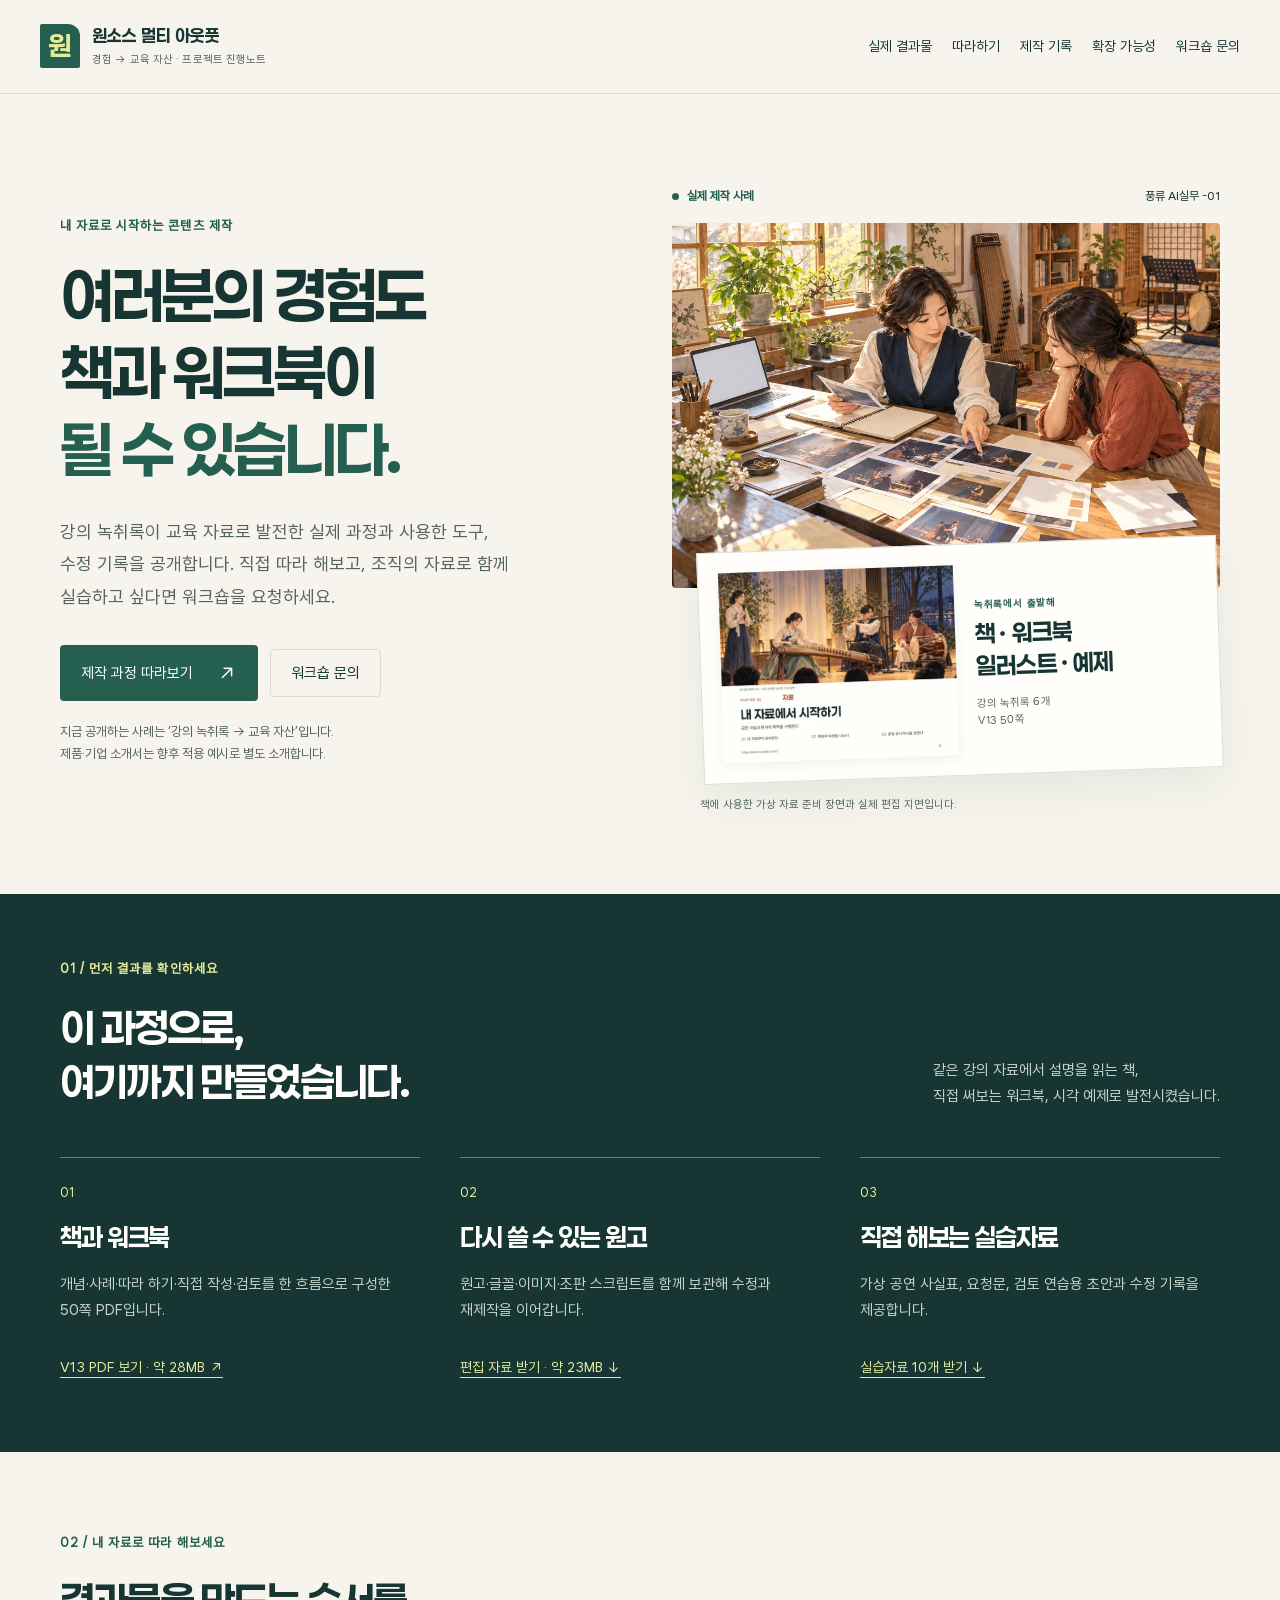
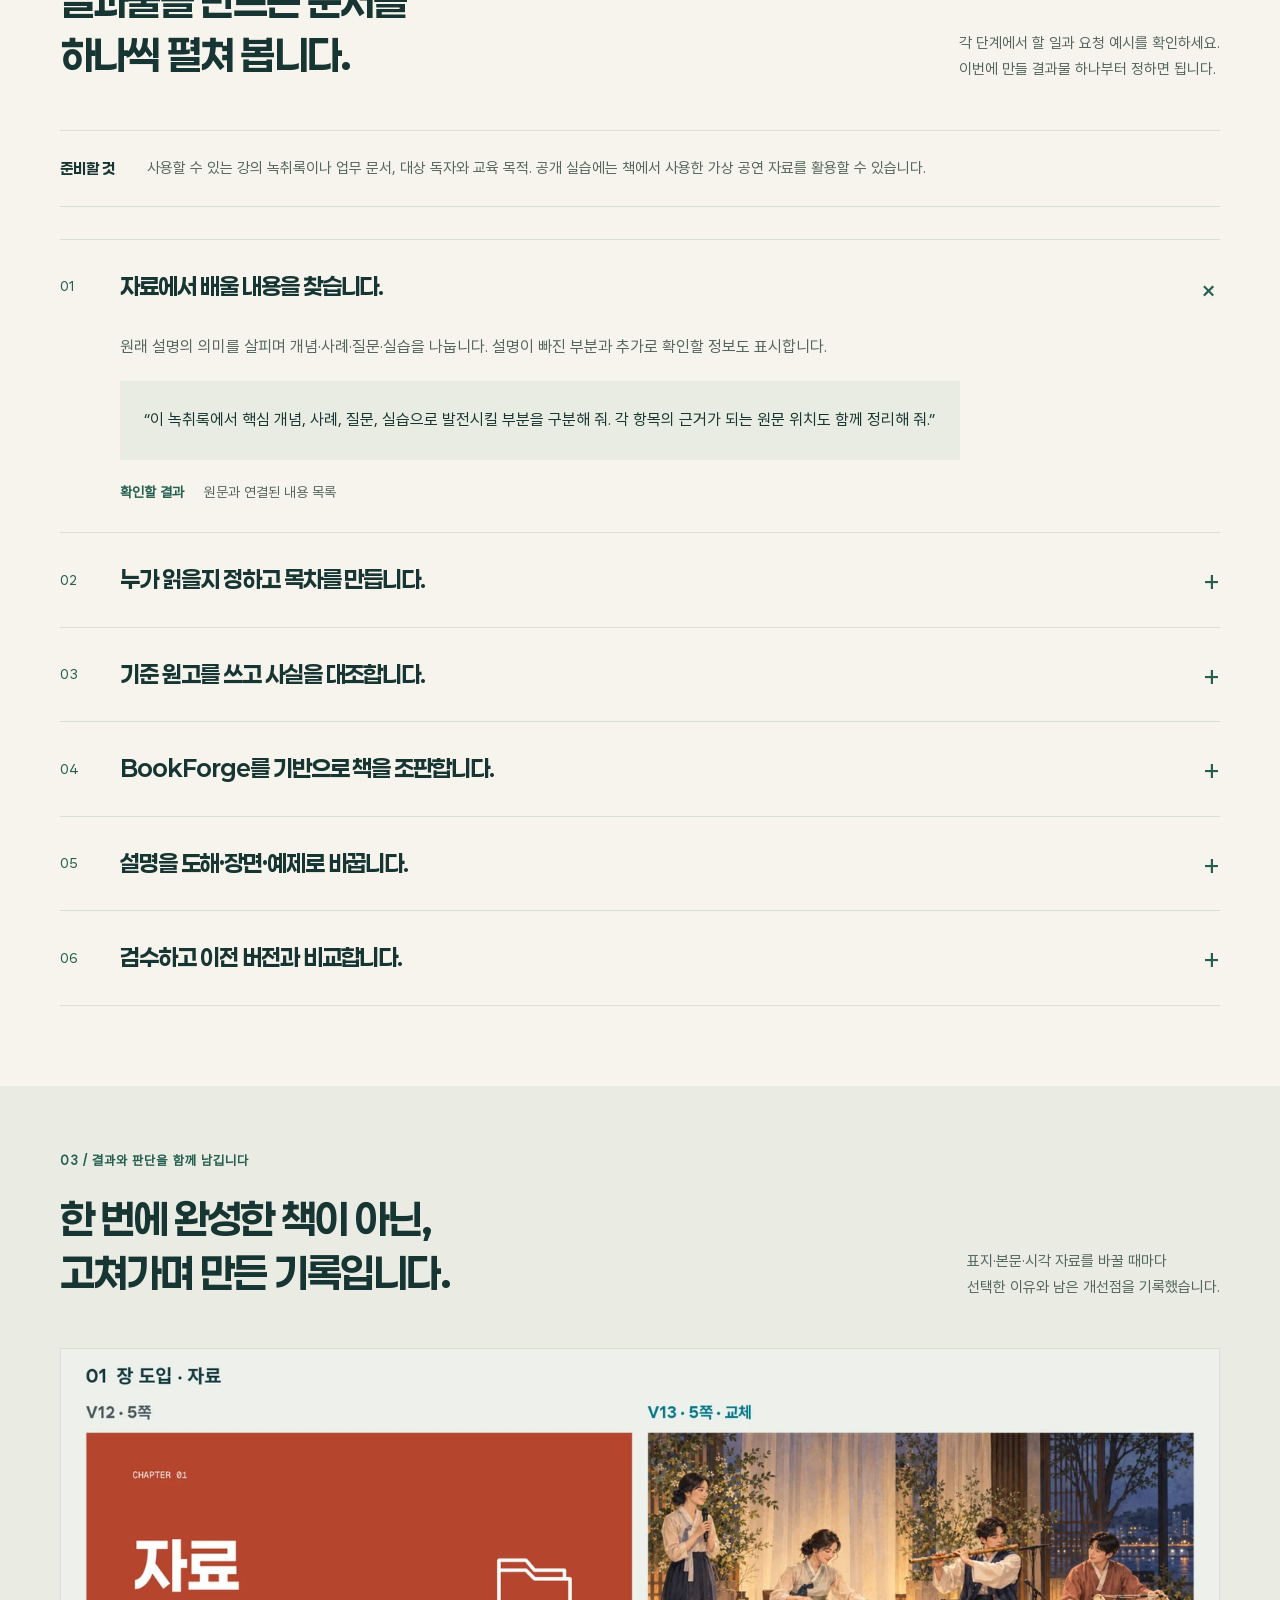
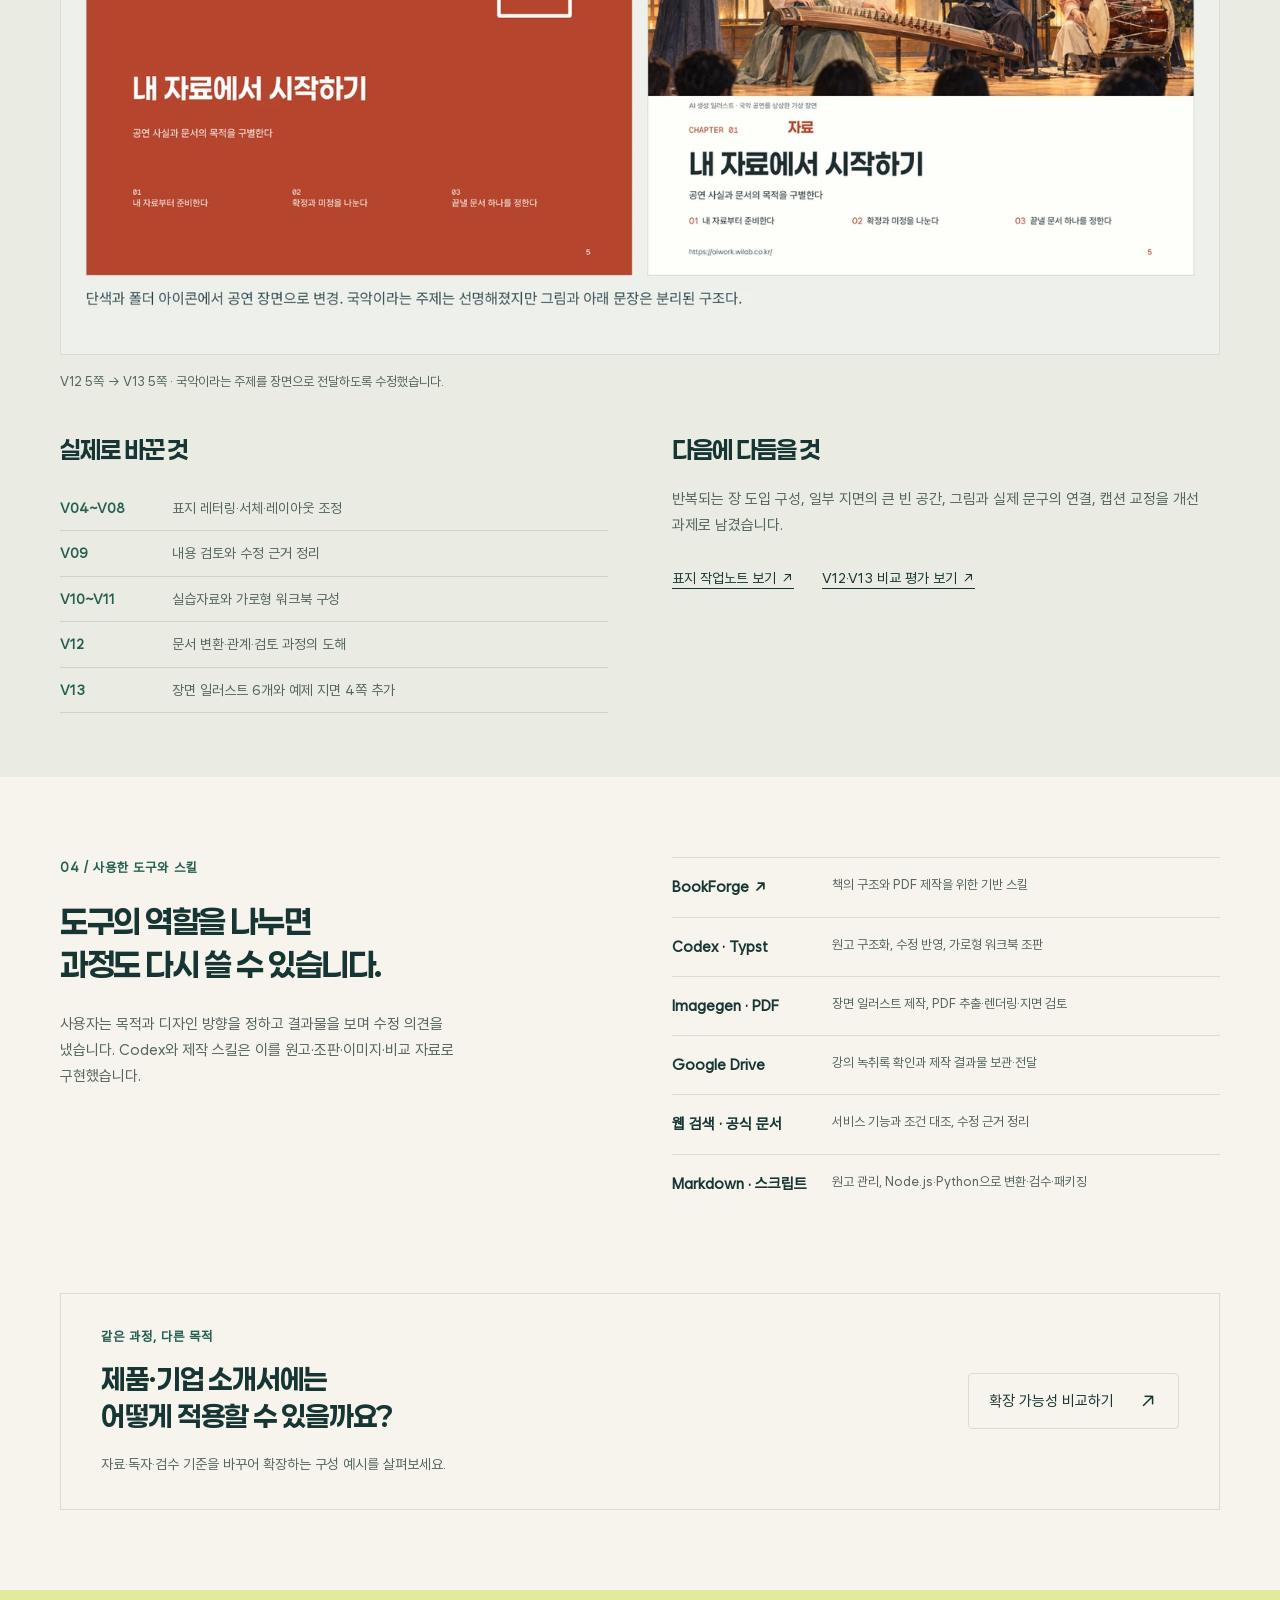
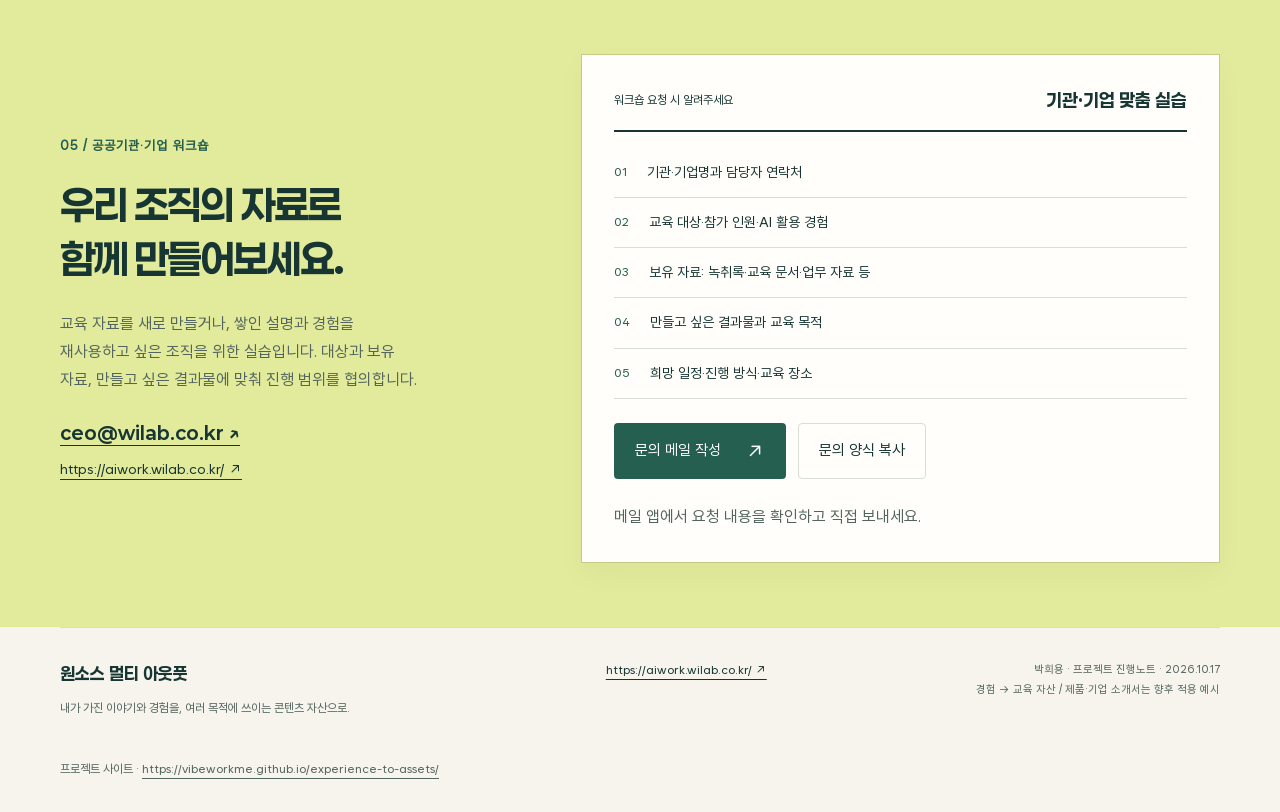
==== commit 40ef1afe: "Show website addresses in contact and footer" ====
--- a/index.html
+++ b/index.html
@@ -41,8 +41,8 @@
 
     <section class="extension-callout section-width"><div><p class="eyebrow">같은 과정, 다른 목적</p><h2>제품·기업 소개서에는<br>어떻게 적용할 수 있을까요?</h2><p>자료·독자·검수 기준을 바꾸어 확장하는 구성 예시를 살펴보세요.</p></div><a class="button secondary" href="expansion.html">확장 가능성 비교하기 <span aria-hidden="true">↗</span></a></section>
 
-    <section id="workshop" class="workshop-band" aria-labelledby="workshop-title"><div class="section-width workshop-grid"><div><p class="eyebrow">05 / 공공기관·기업 워크숍</p><h2 id="workshop-title">우리 조직의 자료로<br>함께 만들어보세요.</h2><p>교육 자료를 새로 만들거나, 쌓인 설명과 경험을 재사용하고 싶은 조직을 위한 실습입니다. 대상과 보유 자료, 만들고 싶은 결과물에 맞춰 진행 범위를 협의합니다.</p><a class="workshop-email" href="mailto:ceo@wilab.co.kr">ceo@wilab.co.kr ↗</a></div><div class="worksheet inquiry-sheet"><div class="worksheet-head"><span>워크숍 요청 시 알려주세요</span><strong>기관·기업 맞춤 실습</strong></div><ol><li><span>01</span>기관·기업명과 담당자 연락처</li><li><span>02</span>교육 대상·참가 인원·AI 활용 경험</li><li><span>03</span>보유 자료: 녹취록·교육 문서·업무 자료 등</li><li><span>04</span>만들고 싶은 결과물과 교육 목적</li><li><span>05</span>희망 일정·진행 방식·교육 장소</li></ol><div class="worksheet-actions"><a class="button primary" id="inquiry-email" href="mailto:ceo@wilab.co.kr?subject=%5B%EC%9B%8C%ED%81%AC%EC%88%8D%20%EB%AC%B8%EC%9D%98%5D%20%EA%B2%BD%ED%97%98%EC%97%90%EC%84%9C%20%EA%B5%90%EC%9C%A1%20%EC%9E%90%EC%82%B0%EC%9C%BC%EB%A1%9C">문의 메일 작성 <span aria-hidden="true">↗</span></a><button class="button secondary" id="copy-inquiry" type="button">문의 양식 복사</button></div><p id="inquiry-status" class="copy-status" role="status" aria-live="polite">메일 앱에서 요청 내용을 확인하고 직접 보내세요.</p></div></div></section>
+    <section id="workshop" class="workshop-band" aria-labelledby="workshop-title"><div class="section-width workshop-grid"><div><p class="eyebrow">05 / 공공기관·기업 워크숍</p><h2 id="workshop-title">우리 조직의 자료로<br>함께 만들어보세요.</h2><p>교육 자료를 새로 만들거나, 쌓인 설명과 경험을 재사용하고 싶은 조직을 위한 실습입니다. 대상과 보유 자료, 만들고 싶은 결과물에 맞춰 진행 범위를 협의합니다.</p><a class="workshop-email" href="mailto:ceo@wilab.co.kr">ceo@wilab.co.kr ↗</a><a class="workshop-site" href="https://aiwork.wilab.co.kr/" target="_blank" rel="noopener">https://aiwork.wilab.co.kr/ ↗</a></div><div class="worksheet inquiry-sheet"><div class="worksheet-head"><span>워크숍 요청 시 알려주세요</span><strong>기관·기업 맞춤 실습</strong></div><ol><li><span>01</span>기관·기업명과 담당자 연락처</li><li><span>02</span>교육 대상·참가 인원·AI 활용 경험</li><li><span>03</span>보유 자료: 녹취록·교육 문서·업무 자료 등</li><li><span>04</span>만들고 싶은 결과물과 교육 목적</li><li><span>05</span>희망 일정·진행 방식·교육 장소</li></ol><div class="worksheet-actions"><a class="button primary" id="inquiry-email" href="mailto:ceo@wilab.co.kr?subject=%5B%EC%9B%8C%ED%81%AC%EC%88%8D%20%EB%AC%B8%EC%9D%98%5D%20%EA%B2%BD%ED%97%98%EC%97%90%EC%84%9C%20%EA%B5%90%EC%9C%A1%20%EC%9E%90%EC%82%B0%EC%9C%BC%EB%A1%9C">문의 메일 작성 <span aria-hidden="true">↗</span></a><button class="button secondary" id="copy-inquiry" type="button">문의 양식 복사</button></div><p id="inquiry-status" class="copy-status" role="status" aria-live="polite">메일 앱에서 요청 내용을 확인하고 직접 보내세요.</p></div></div></section>
   </main>
-  <footer class="site-footer section-width"><div><strong>원소스 멀티 아웃풋</strong><p>내가 가진 이야기와 경험을, 여러 목적에 쓰이는 콘텐츠 자산으로.</p></div><a href="https://aiwork.wilab.co.kr/" target="_blank" rel="noopener">AI 실무 사이트 ↗</a><small>박희용 · 프로젝트 진행노트 · 2026.10.17<br>경험 → 교육 자산 / 제품·기업 소개서는 향후 적용 예시</small></footer>
+  <footer class="site-footer section-width"><div><strong>원소스 멀티 아웃풋</strong><p>내가 가진 이야기와 경험을, 여러 목적에 쓰이는 콘텐츠 자산으로.</p></div><a href="https://aiwork.wilab.co.kr/" target="_blank" rel="noopener">https://aiwork.wilab.co.kr/ ↗</a><small>박희용 · 프로젝트 진행노트 · 2026.10.17<br>경험 → 교육 자산 / 제품·기업 소개서는 향후 적용 예시</small><p class="published-address">프로젝트 사이트 · <a href="https://vibeworkme.github.io/experience-to-assets/">https://vibeworkme.github.io/experience-to-assets/</a></p></footer>
 </body>
 </html>
--- a/styles.css
+++ b/styles.css
@@ -14,5 +14,6 @@
 @media(max-width:1100px){.hero{gap:40px}.section-heading h2,.workshop-grid h2{font-size:34px}.proof-paper{margin-left:12px;gap:12px;padding:16px}.proof-paper strong{font-size:20px}.proof-paper p{font-size:10px}.proof-paper .eyebrow{font-size:9px}.case-panel,.reuse-columns,.workshop-grid,.tools-section{gap:40px}.document{padding:24px}}
 @media(max-width:960px){.section-width{width:calc(100% - 48px)}.site-header{padding:20px 24px}.site-header nav{gap:16px;font-size:13px}.brand{font-size:15px}.brand small{font-size:10px}.hero{grid-template-columns:1fr;gap:40px;padding-block:48px 64px}.hero-copy{max-width:640px}.hero h1{font-size:56px}.hero h1 br:nth-of-type(2){display:none}.hero-lede{max-width:560px}.hero-visual{max-width:620px;justify-self:center;width:100%;padding-top:0}.proof-paper{margin-left:48px;margin-top:-48px;padding:24px;gap:24px}.proof-paper strong{font-size:28px}.proof-paper p{font-size:13px}.proof-paper .eyebrow{font-size:11px}.steps{gap:16px}.steps h3{font-size:21px}.steps p{font-size:13px}.source-rule{gap:32px}.case-panel{grid-template-columns:1fr 1fr;gap:28px}.case-info h3{font-size:26px}.case-visual{padding:16px}.document{padding:20px;min-height:440px}.document h4{font-size:23px}.section-heading{align-items:start;gap:24px}.section-heading>p{max-width:280px}.reuse-columns{gap:32px}.reuse-columns li{grid-template-columns:1fr;gap:4px}.workshop-grid,.tools-section{grid-template-columns:1fr}.workshop-grid>div>p:not(.eyebrow){max-width:560px}.workshop-grid h2 br:nth-of-type(2){display:none}.tool-list>a,.tool-list>div{grid-template-columns:180px 1fr}.site-footer{grid-template-columns:1.4fr 1fr}.site-footer small{grid-column:1/-1;text-align:left}}
 @media(max-width:620px){html{scroll-padding-top:24px}.section-width{width:calc(100% - 40px)}.site-header{padding:16px 20px;align-items:flex-start}.brand-mark{width:32px;height:36px;font-size:23px}.brand{font-size:13px;gap:8px}.brand small{max-width:180px;font-size:9px}.site-header nav{flex-direction:column;gap:0;text-align:right;font-size:11px;line-height:1.5}.site-header nav a{padding:3px 0}.hero{padding-block:40px 48px;gap:32px}.hero h1{font-size:42px;line-height:1.3}.hero h1 br:nth-of-type(2){display:initial}.eyebrow{font-size:11px;margin-bottom:16px}.hero-lede{font-size:16px;margin-top:24px}.hero .button{margin-top:24px}.hero-note{font-size:12px}.hero-visual{padding-top:8px}.visual-heading{font-size:10px;gap:8px}.status{font-size:11px}.proof-paper{margin-left:12px;margin-top:-24px;gap:12px;padding:12px}.proof-paper strong{font-size:20px}.proof-paper p{font-size:10px;margin-top:8px}.proof-paper .eyebrow{font-size:8px}.hero-visual figcaption{padding-left:12px;font-size:10px;margin-top:16px}.section-heading{display:block;margin-bottom:32px}.section-heading h2,.workshop-grid h2,.tools-section h2{font-size:28px;line-height:1.45}.section-heading>p{margin-top:20px;max-width:100%;font-size:14px}.section-heading>p br{display:none}.process-band{padding-block:48px}.steps{grid-template-columns:1fr;gap:0}.steps li{display:grid;grid-template-columns:24px 80px 1fr;gap:12px;align-items:start;padding:16px 0}.steps h3{margin:0;font-size:18px;line-height:1.6}.steps li>span{font-size:11px;line-height:2.5}.steps p{font-size:13px;line-height:1.8}.source-rule{grid-template-columns:1fr;gap:16px;padding-top:24px;margin-top:24px}.source-rule strong{font-size:15px}.source-rule strong span{font-size:23px}.source-rule p{font-size:14px}.case-section{padding-block:48px 32px}.tabs{margin-bottom:28px}.tabs button{font-size:17px;padding:16px 10px;min-height:80px;line-height:1.5;white-space:nowrap}.tabs span{font-size:10px}.case-panel{grid-template-columns:1fr;gap:28px}.case-info h3{font-size:27px}.case-info>p:not(.status){font-size:15px}.case-facts dd{font-size:14px}.case-visual{padding:20px}.document{padding:24px;min-height:420px}.document h4{font-size:25px}.case-boundary{font-size:12px!important}.output-tags{gap:6px;margin-top:20px}.output-tags span{font-size:11px;padding:5px 8px}.reuse-section{padding-block:24px 48px}.reuse-columns{grid-template-columns:1fr;gap:32px}.reuse-columns h3{font-size:25px}.reuse-columns li{grid-template-columns:110px 1fr;gap:12px;font-size:13px}.workshop-band{padding-block:48px}.workshop-grid{gap:32px}.workshop-grid>div>p:not(.eyebrow){font-size:15px}.worksheet{padding:24px 20px}.worksheet-head{align-items:flex-start;flex-direction:column;gap:8px}.worksheet-head strong{font-size:19px}.worksheet li{font-size:14px;gap:12px}.worksheet-actions{gap:8px}.worksheet-actions .button{padding:12px 14px;gap:8px;font-size:13px}.copy-status{font-size:10px}.tools-section{padding-block:48px;gap:24px}.tool-list>a,.tool-list>div{grid-template-columns:1fr;gap:4px}.tool-list strong{font-size:15px}.tool-list span{font-size:13px}.site-footer{grid-template-columns:1fr;gap:20px}.site-footer small{grid-column:auto}.site-footer p{font-size:12px}}
+.site-footer>a{min-width:0;overflow-wrap:anywhere}.site-footer .published-address{grid-column:1/-1;overflow-wrap:anywhere}
 @media(prefers-reduced-motion:reduce){html{scroll-behavior:auto}*{transition:none!important;animation:none!important}}
 @media print{.site-header nav,.hero .button,.worksheet-actions,.copy-status{display:none}.section-width{width:100%}.site-header{padding:20px 0}.hero{padding-top:32px}.case-panel[hidden]{display:grid;break-before:page}.process-band{color:var(--ink);background:var(--paper)}.process-band p,.process-band .eyebrow{color:var(--ink)}.source-rule strong span{color:var(--green)}.case-panel,.reuse-columns,.workshop-grid{break-inside:avoid}.tabs{display:none}.tools-section{padding-block:32px}}
--- a/project.css
+++ b/project.css
@@ -2,4 +2,5 @@
 @media(max-width:1100px){.home-nav{gap:14px!important;font-size:12px!important}.result-grid{gap:28px}.hero-actions .button{font-size:14px;padding-inline:16px}.note-grid{gap:40px}}
 @media(max-width:960px){.home-nav{gap:8px 16px!important;flex-wrap:wrap;justify-content:flex-end;max-width:320px}.home-nav a{padding-block:4px!important}.hero-actions{margin-top:24px}.result-grid{gap:24px}.result-grid h3{font-size:23px}.result-grid p{font-size:14px}.result-grid a{font-size:12px}.follow-steps h3{font-size:21px}.note-grid{gap:32px}.note-grid li{grid-template-columns:80px 1fr;gap:12px}.extension-callout{padding:28px;gap:24px;align-items:flex-start}.extension-callout h2{font-size:25px}.extension-callout .button{font-size:13px;gap:12px}}
 @media(max-width:620px){.home-nav{display:grid!important;grid-template-columns:repeat(2,auto);gap:6px 12px!important;font-size:10px!important;max-width:148px}.home-nav a{padding:0!important}.hero-actions{align-items:stretch;gap:8px}.hero-actions .button{font-size:13px;padding:12px 14px;gap:12px}.result-grid{grid-template-columns:1fr;gap:28px}.result-grid article{padding-top:20px}.result-grid h3{font-size:23px;margin-top:12px}.result-grid p{font-size:14px;margin-top:12px}.result-grid a{font-size:14px;margin-top:16px}.follow-section{padding-block:48px}.follow-intro{flex-direction:column;gap:8px;font-size:14px;margin-bottom:24px;padding:20px 0}.follow-steps summary{grid-template-columns:24px 1fr 16px;gap:12px;padding:20px 0}.follow-steps summary>span:first-child{font-size:12px}.follow-steps h3{font-size:18px;line-height:1.6}.expand-icon{font-size:22px}.step-body{padding:0 0 24px 0;font-size:14px}.step-body blockquote{padding:20px;font-size:14px;margin:16px 0}.step-result{font-size:13px}.step-result strong{display:block;margin:0 0 6px}.notes-band{padding-block:48px}.comparison figcaption{font-size:12px}.note-grid{grid-template-columns:1fr;gap:32px;margin-top:32px}.note-grid h3{font-size:22px}.note-grid p{font-size:14px}.note-grid li{font-size:13px;grid-template-columns:76px 1fr}.extension-callout{padding:24px;flex-direction:column;margin-bottom:48px}.extension-callout h2{font-size:24px}.extension-callout .button{font-size:14px}.tools-note{font-size:14px}.inquiry-sheet .worksheet-head strong{font-size:18px}.inquiry-sheet li{font-size:13px}}
+.workshop-site{display:block;width:fit-content;font-size:14px;margin-top:8px;overflow-wrap:anywhere}
 @media print{.home-nav,.hero-actions,.worksheet-actions{display:none!important}.follow-steps details:not([open]) .step-body{display:block}.follow-steps summary{break-after:avoid}.result-grid,.note-grid{break-inside:avoid}}
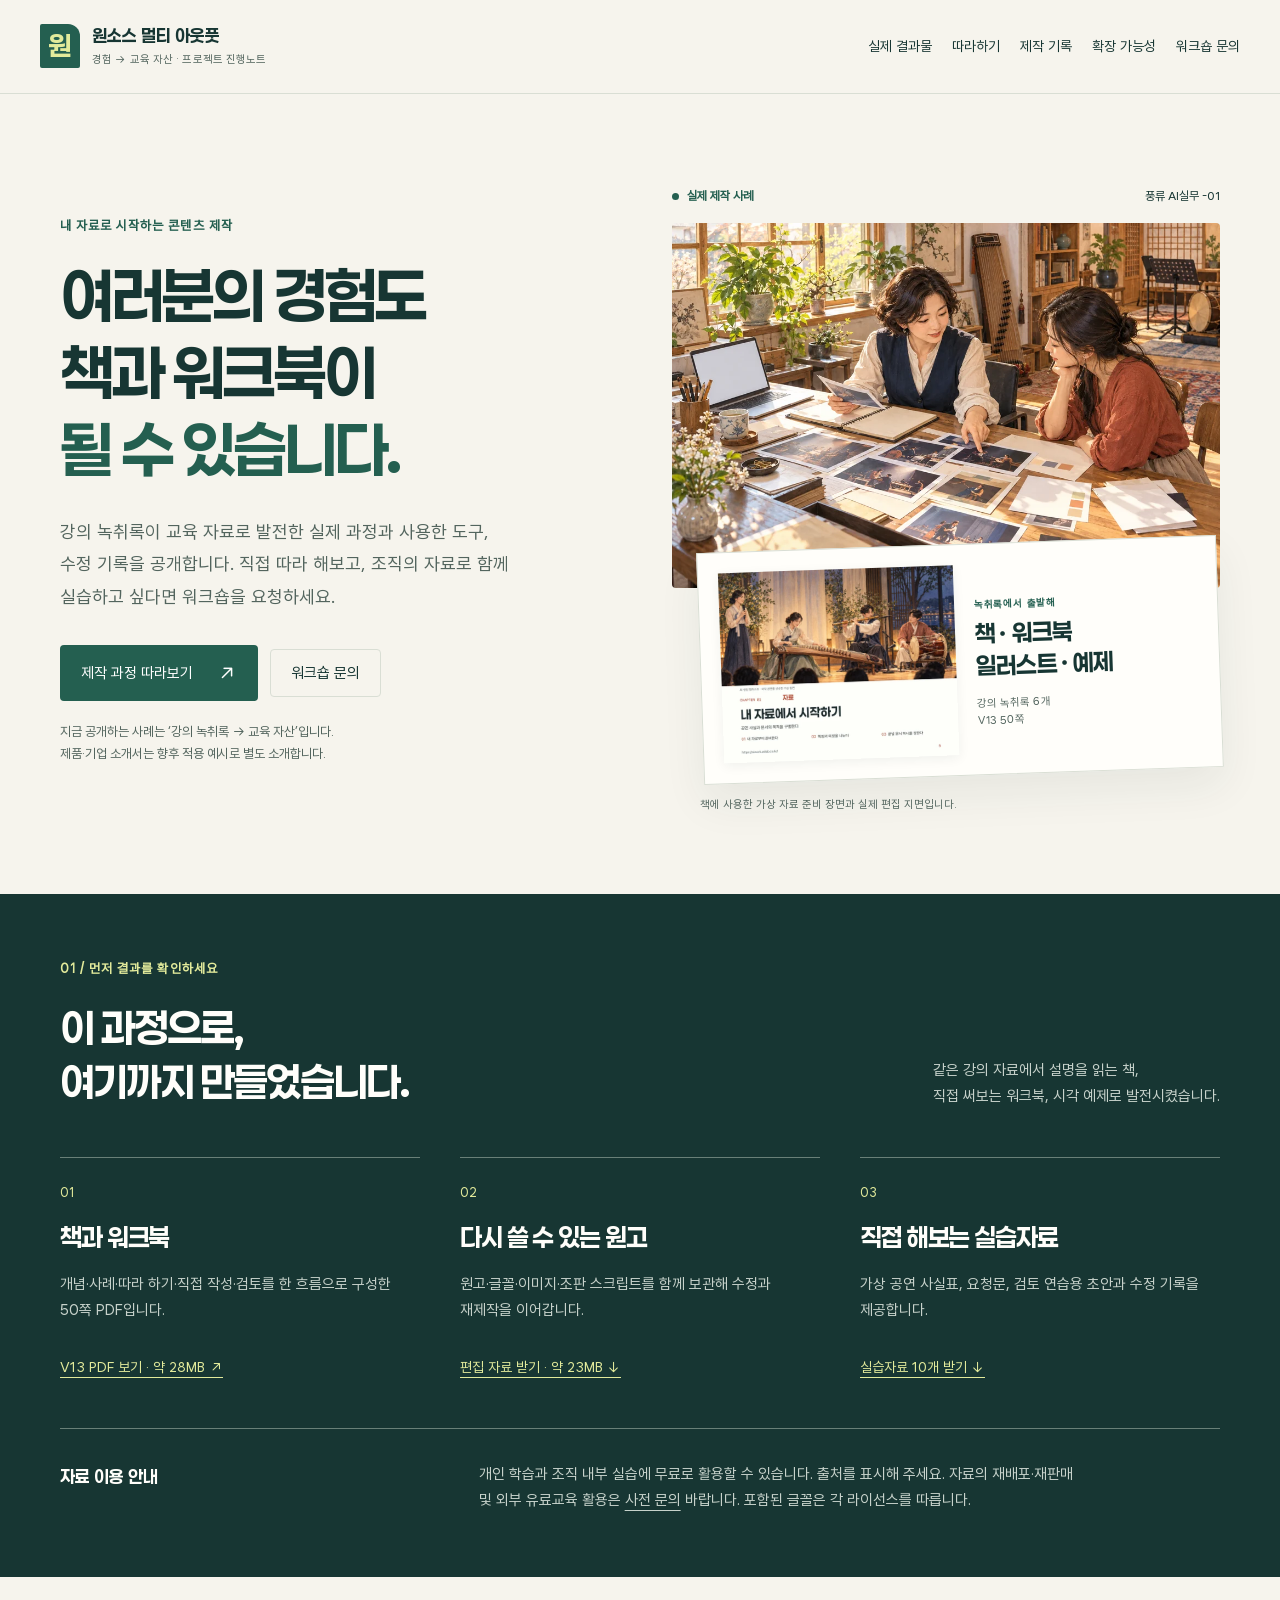
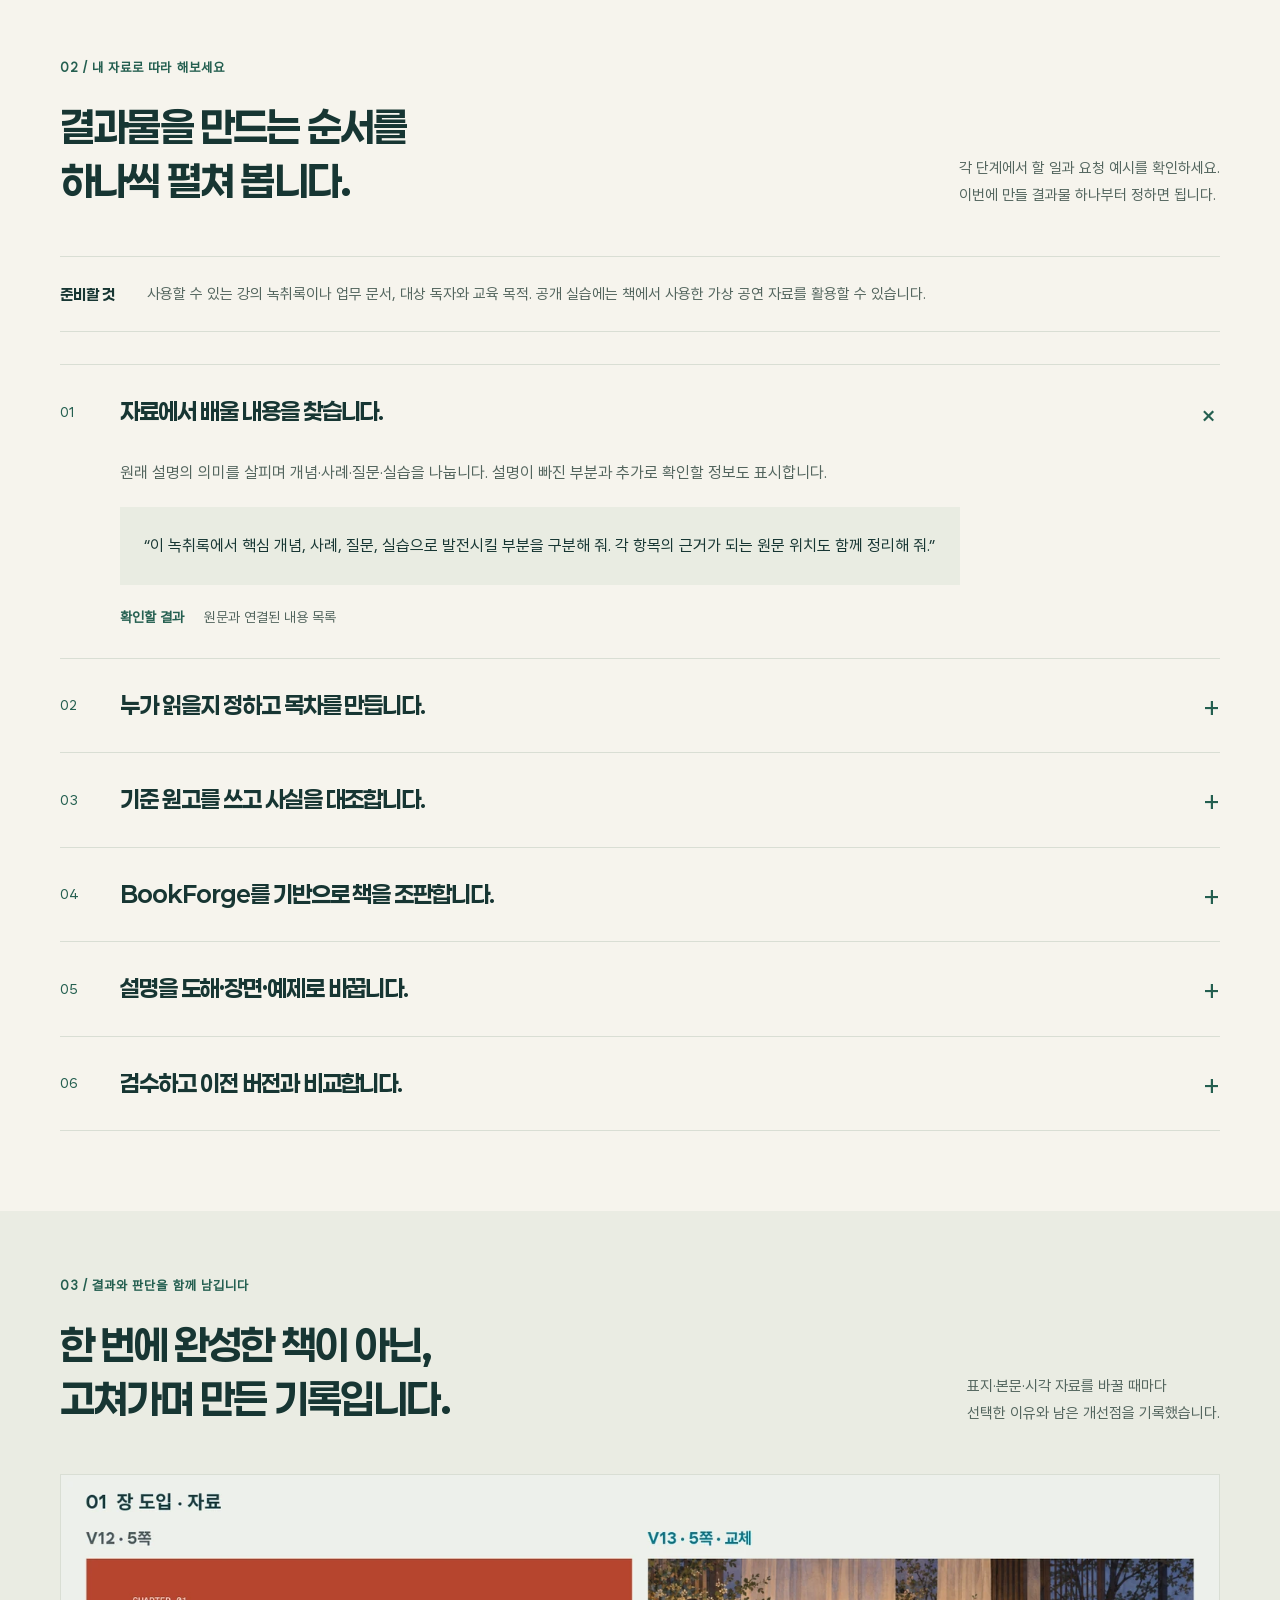
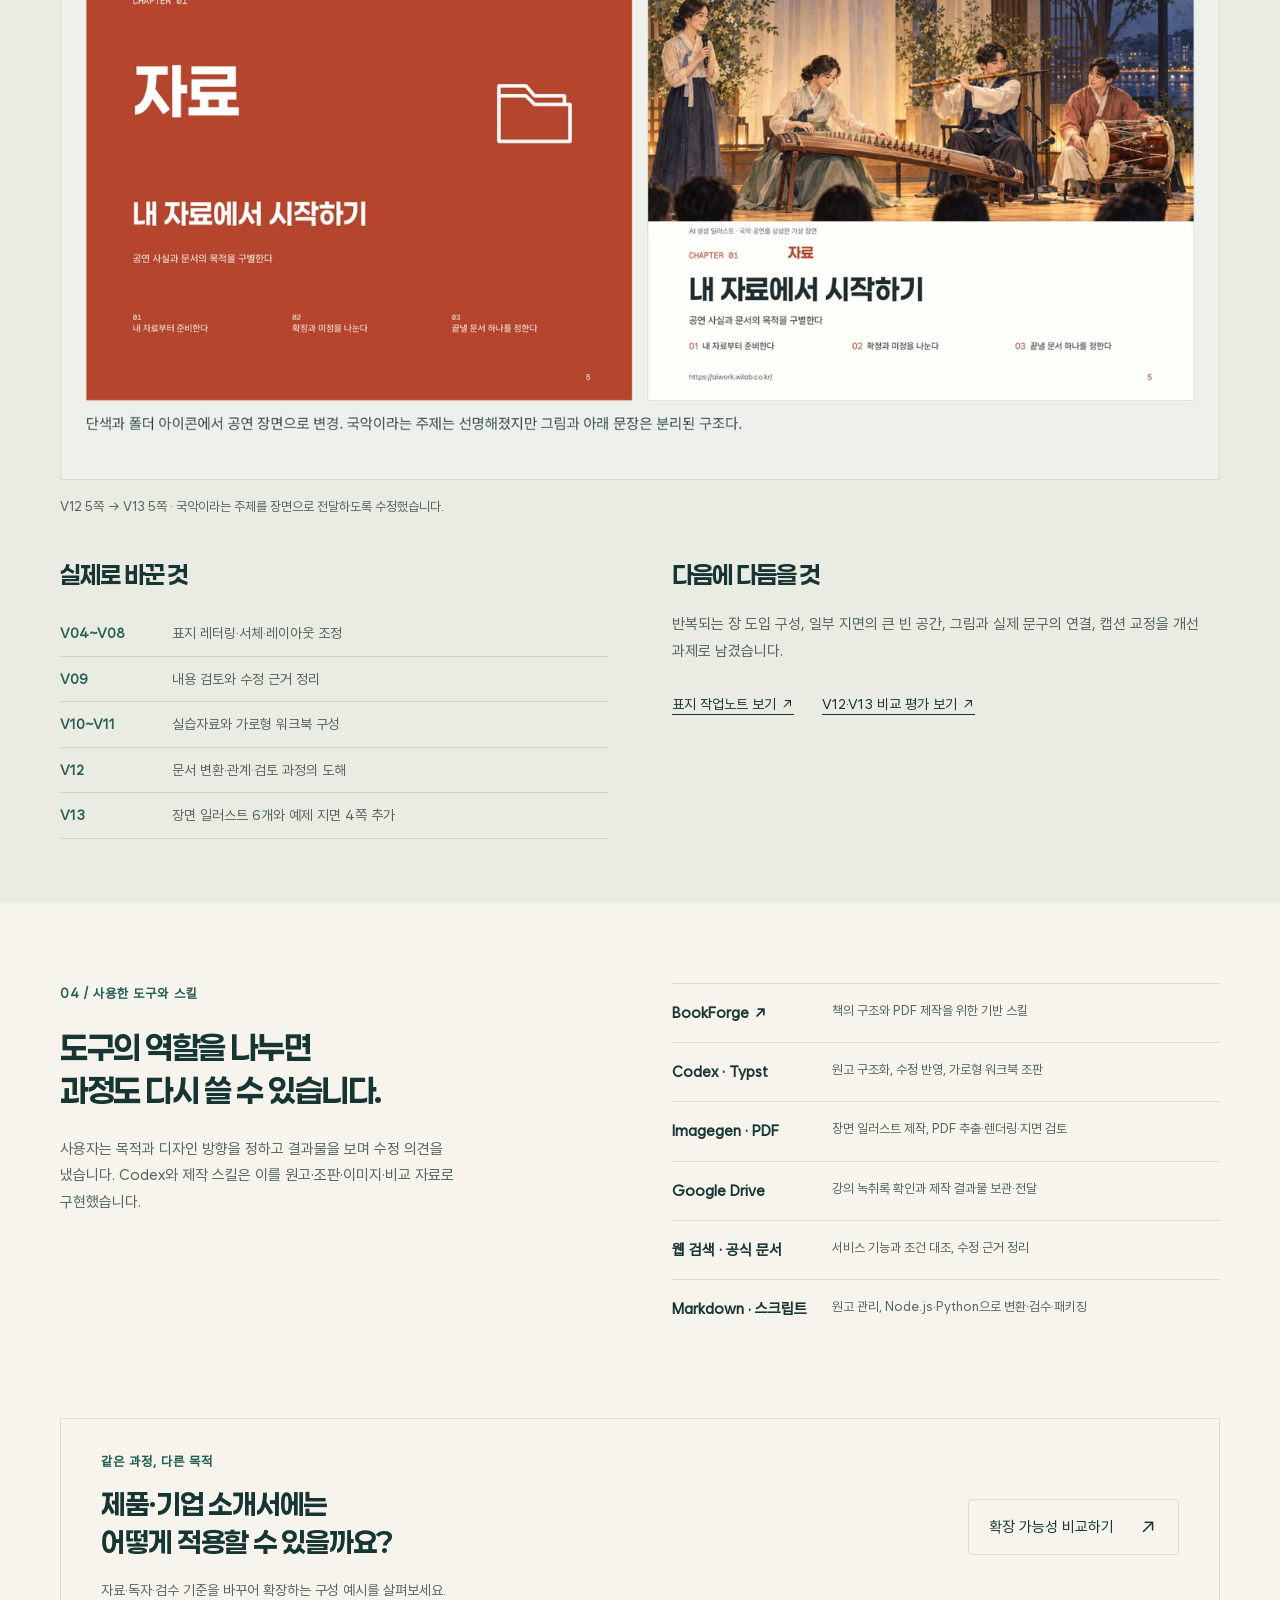
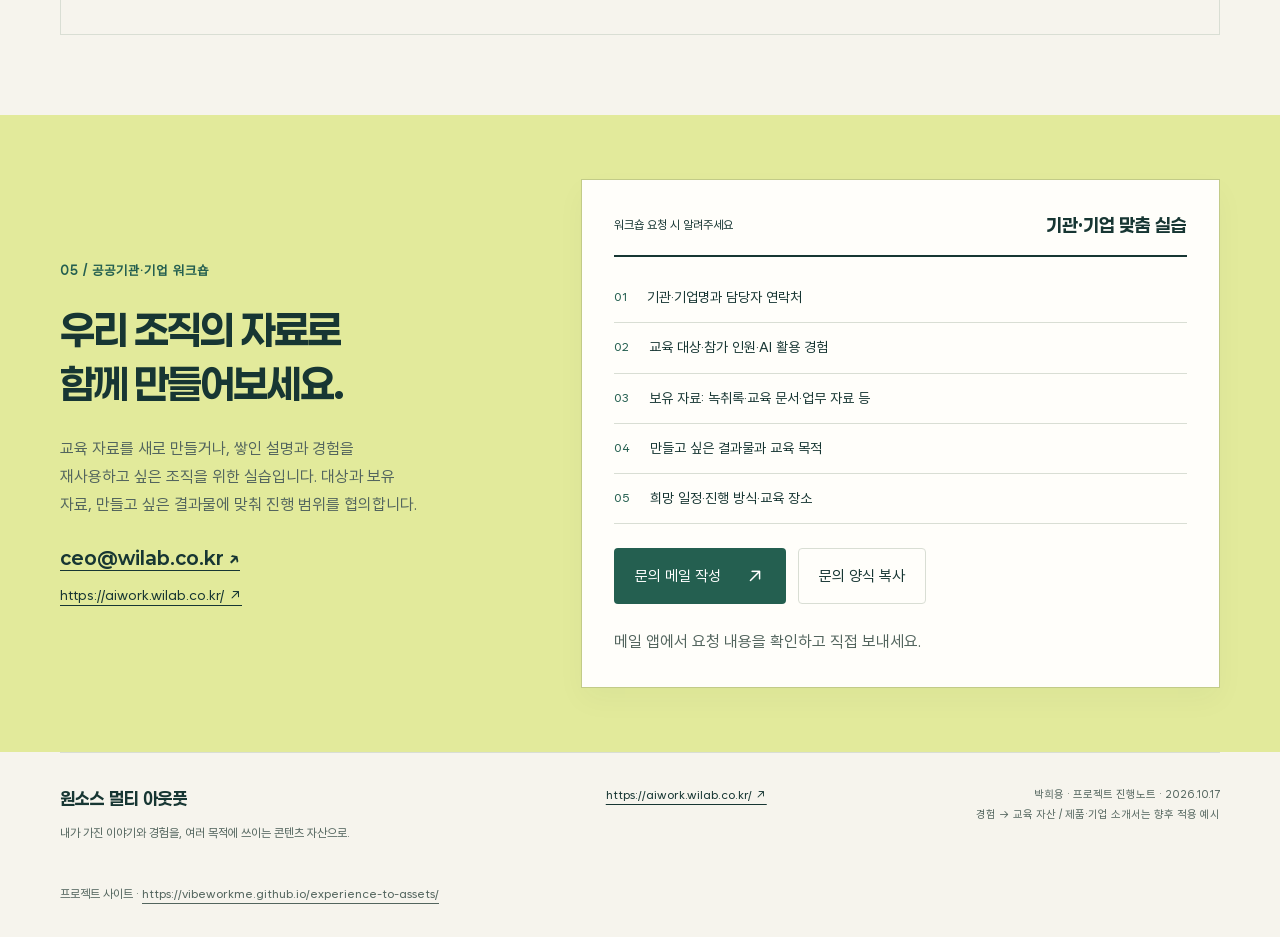
==== commit 7a58edae: "Add usage notice below downloadable materials" ====
--- a/index.html
+++ b/index.html
@@ -24,7 +24,7 @@
   <main id="main">
     <section class="hero section-width" aria-labelledby="hero-title"><div class="hero-copy"><p class="eyebrow">내 자료로 시작하는 콘텐츠 제작</p><h1 id="hero-title">여러분의 경험도<br>책과 워크북이<br><span>될 수 있습니다.</span></h1><p class="hero-lede">강의 녹취록이 교육 자료로 발전한 실제 과정과 사용한 도구, 수정 기록을 공개합니다. 직접 따라 해보고, 조직의 자료로 함께 실습하고 싶다면 워크숍을 요청하세요.</p><div class="hero-actions"><a class="button primary" href="#follow">제작 과정 따라보기 <span aria-hidden="true">↗</span></a><a class="button secondary" href="#workshop">워크숍 문의</a></div><p class="hero-note">지금 공개하는 사례는 ‘강의 녹취록 → 교육 자산’입니다.<br>제품·기업 소개서는 향후 적용 예시로 별도 소개합니다.</p></div><figure class="hero-visual"><div class="visual-heading"><span class="status actual">실제 제작 사례</span><span>풍류 AI실무 -01</span></div><img class="scene" src="assets/planning.webp" width="1000" height="667" alt="공연 사진과 문서를 검토하는 자료 준비 장면을 그린 AI 생성 일러스트." fetchpriority="high"><div class="proof-paper"><img src="assets/book-page.webp" width="620" height="502" alt="공연 일러스트와 학습 항목을 배치한 실제 V13 책의 장 도입 지면."><div><span class="eyebrow">녹취록에서 출발해</span><strong>책 · 워크북<br>일러스트 · 예제</strong><p>강의 녹취록 6개<br>V13 50쪽</p></div></div><figcaption>책에 사용한 가상 자료 준비 장면과 실제 편집 지면입니다.</figcaption></figure></section>
 
-    <section id="results" class="process-band results-band" aria-labelledby="results-title"><div class="section-width"><div class="section-heading"><div><p class="eyebrow">01 / 먼저 결과를 확인하세요</p><h2 id="results-title">이 과정으로,<br>여기까지 만들었습니다.</h2></div><p>같은 강의 자료에서 설명을 읽는 책,<br>직접 써보는 워크북, 시각 예제로 발전시켰습니다.</p></div><div class="result-grid"><article><span class="result-number">01</span><h3>책과 워크북</h3><p>개념·사례·따라 하기·직접 작성·검토를 한 흐름으로 구성한 50쪽 PDF입니다.</p><a href="downloads/pungryu-ai-workbook-v13.pdf" target="_blank" rel="noopener">V13 PDF 보기 · 약 28MB ↗</a></article><article><span class="result-number">02</span><h3>다시 쓸 수 있는 원고</h3><p>원고·글꼴·이미지·조판 스크립트를 함께 보관해 수정과 재제작을 이어갑니다.</p><a href="downloads/editable-manuscript-v13.zip" download>편집 자료 받기 · 약 23MB ↓</a></article><article><span class="result-number">03</span><h3>직접 해보는 실습자료</h3><p>가상 공연 사실표, 요청문, 검토 연습용 초안과 수정 기록을 제공합니다.</p><a href="downloads/practice-materials-v13.zip" download>실습자료 10개 받기 ↓</a></article></div></div></section>
+    <section id="results" class="process-band results-band" aria-labelledby="results-title"><div class="section-width"><div class="section-heading"><div><p class="eyebrow">01 / 먼저 결과를 확인하세요</p><h2 id="results-title">이 과정으로,<br>여기까지 만들었습니다.</h2></div><p>같은 강의 자료에서 설명을 읽는 책,<br>직접 써보는 워크북, 시각 예제로 발전시켰습니다.</p></div><div class="result-grid"><article><span class="result-number">01</span><h3>책과 워크북</h3><p>개념·사례·따라 하기·직접 작성·검토를 한 흐름으로 구성한 50쪽 PDF입니다.</p><a href="downloads/pungryu-ai-workbook-v13.pdf" target="_blank" rel="noopener">V13 PDF 보기 · 약 28MB ↗</a></article><article><span class="result-number">02</span><h3>다시 쓸 수 있는 원고</h3><p>원고·글꼴·이미지·조판 스크립트를 함께 보관해 수정과 재제작을 이어갑니다.</p><a href="downloads/editable-manuscript-v13.zip" download>편집 자료 받기 · 약 23MB ↓</a></article><article><span class="result-number">03</span><h3>직접 해보는 실습자료</h3><p>가상 공연 사실표, 요청문, 검토 연습용 초안과 수정 기록을 제공합니다.</p><a href="downloads/practice-materials-v13.zip" download>실습자료 10개 받기 ↓</a></article></div><aside id="download-usage" class="source-rule" aria-labelledby="download-usage-title"><strong id="download-usage-title">자료 이용 안내</strong><p>개인 학습과 조직 내부 실습에 무료로 활용할 수 있습니다. 출처를 표시해 주세요. 자료의 재배포·재판매 및 외부 유료교육 활용은 <a href="#workshop">사전 문의</a> 바랍니다. 포함된 글꼴은 각 라이선스를 따릅니다.</p></aside></div></section>
 
     <section id="follow" class="section-width follow-section" aria-labelledby="follow-title"><div class="section-heading"><div><p class="eyebrow">02 / 내 자료로 따라 해보세요</p><h2 id="follow-title">결과물을 만드는 순서를<br>하나씩 펼쳐 봅니다.</h2></div><p>각 단계에서 할 일과 요청 예시를 확인하세요.<br>이번에 만들 결과물 하나부터 정하면 됩니다.</p></div><div class="follow-intro"><strong>준비할 것</strong><p>사용할 수 있는 강의 녹취록이나 업무 문서, 대상 독자와 교육 목적. 공개 실습에는 책에서 사용한 가상 공연 자료를 활용할 수 있습니다.</p></div><div class="follow-steps">
       <details open><summary><span>01</span><h3>자료에서 배울 내용을 찾습니다.</h3><span class="expand-icon" aria-hidden="true">+</span></summary><div class="step-body"><p>원래 설명의 의미를 살피며 개념·사례·질문·실습을 나눕니다. 설명이 빠진 부분과 추가로 확인할 정보도 표시합니다.</p><blockquote>“이 녹취록에서 핵심 개념, 사례, 질문, 실습으로 발전시킬 부분을 구분해 줘. 각 항목의 근거가 되는 원문 위치도 함께 정리해 줘.”</blockquote><p class="step-result"><strong>확인할 결과</strong> 원문과 연결된 내용 목록</p></div></details>
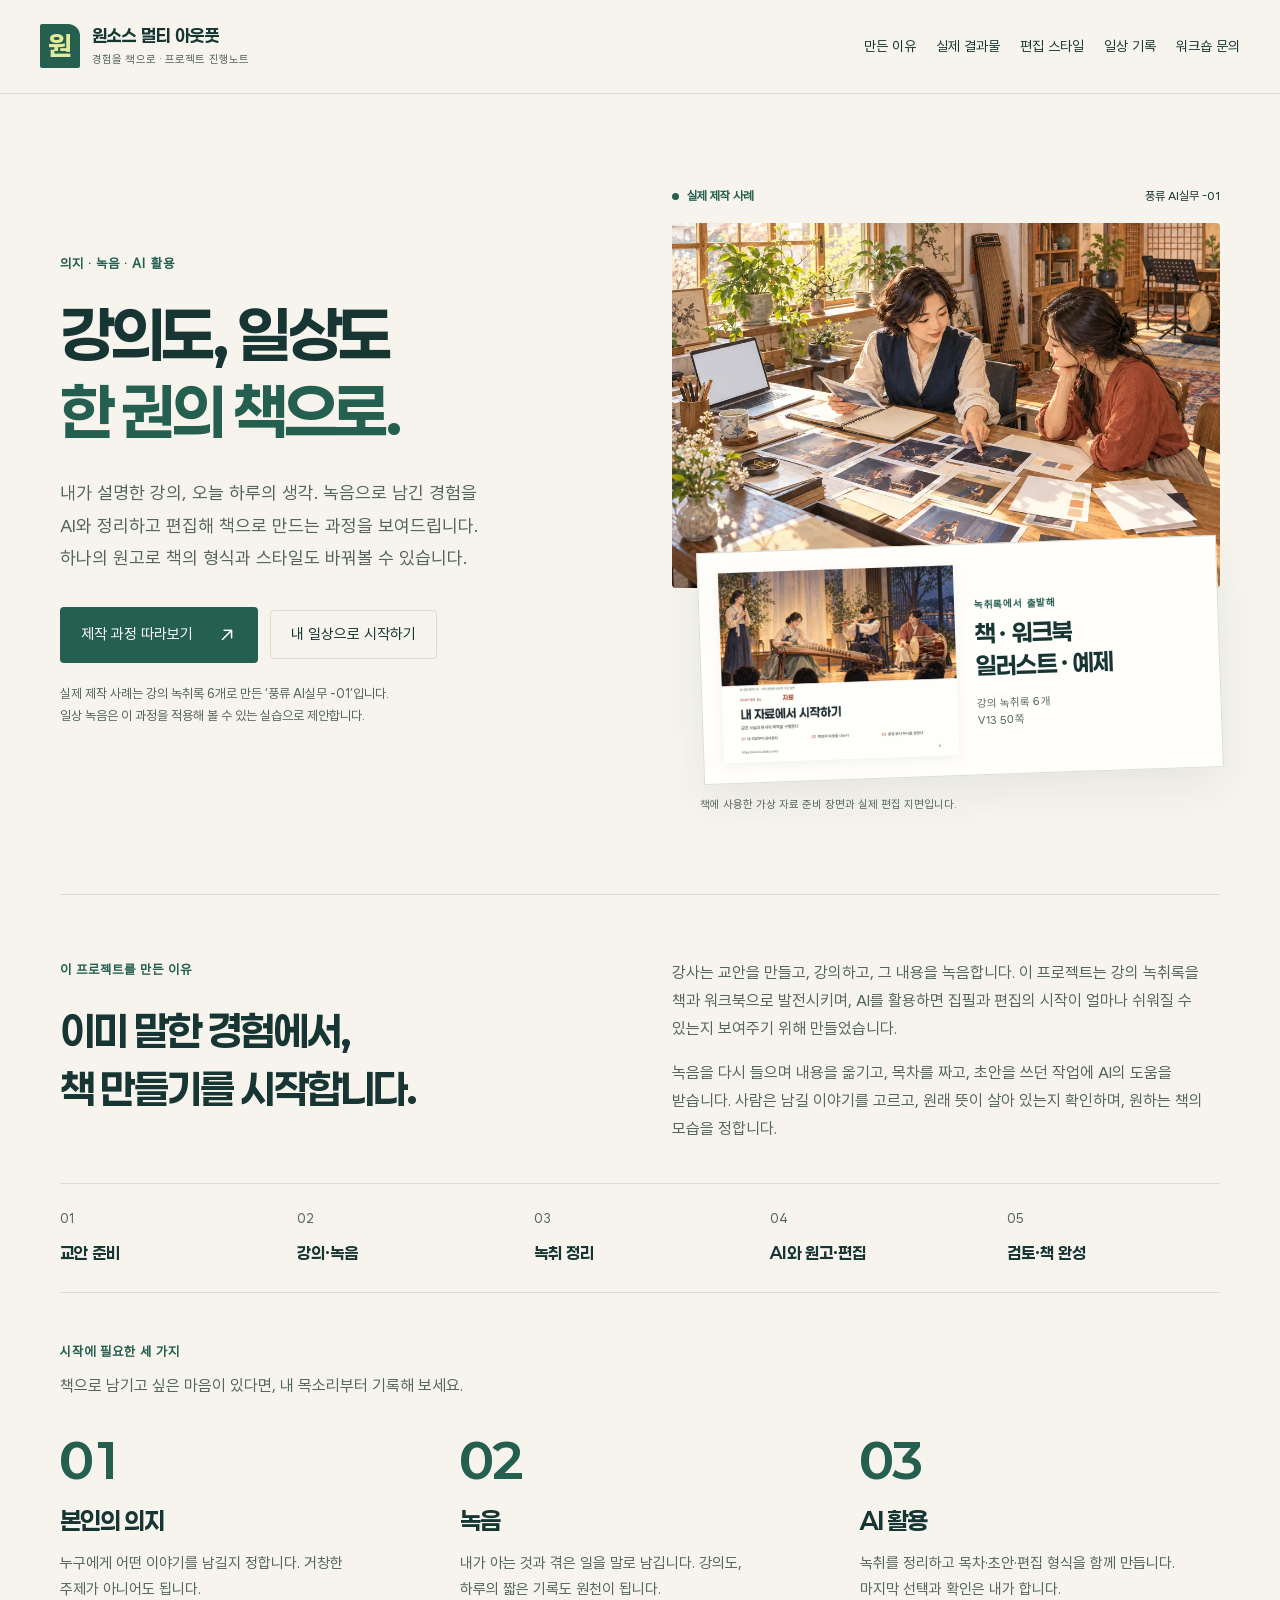
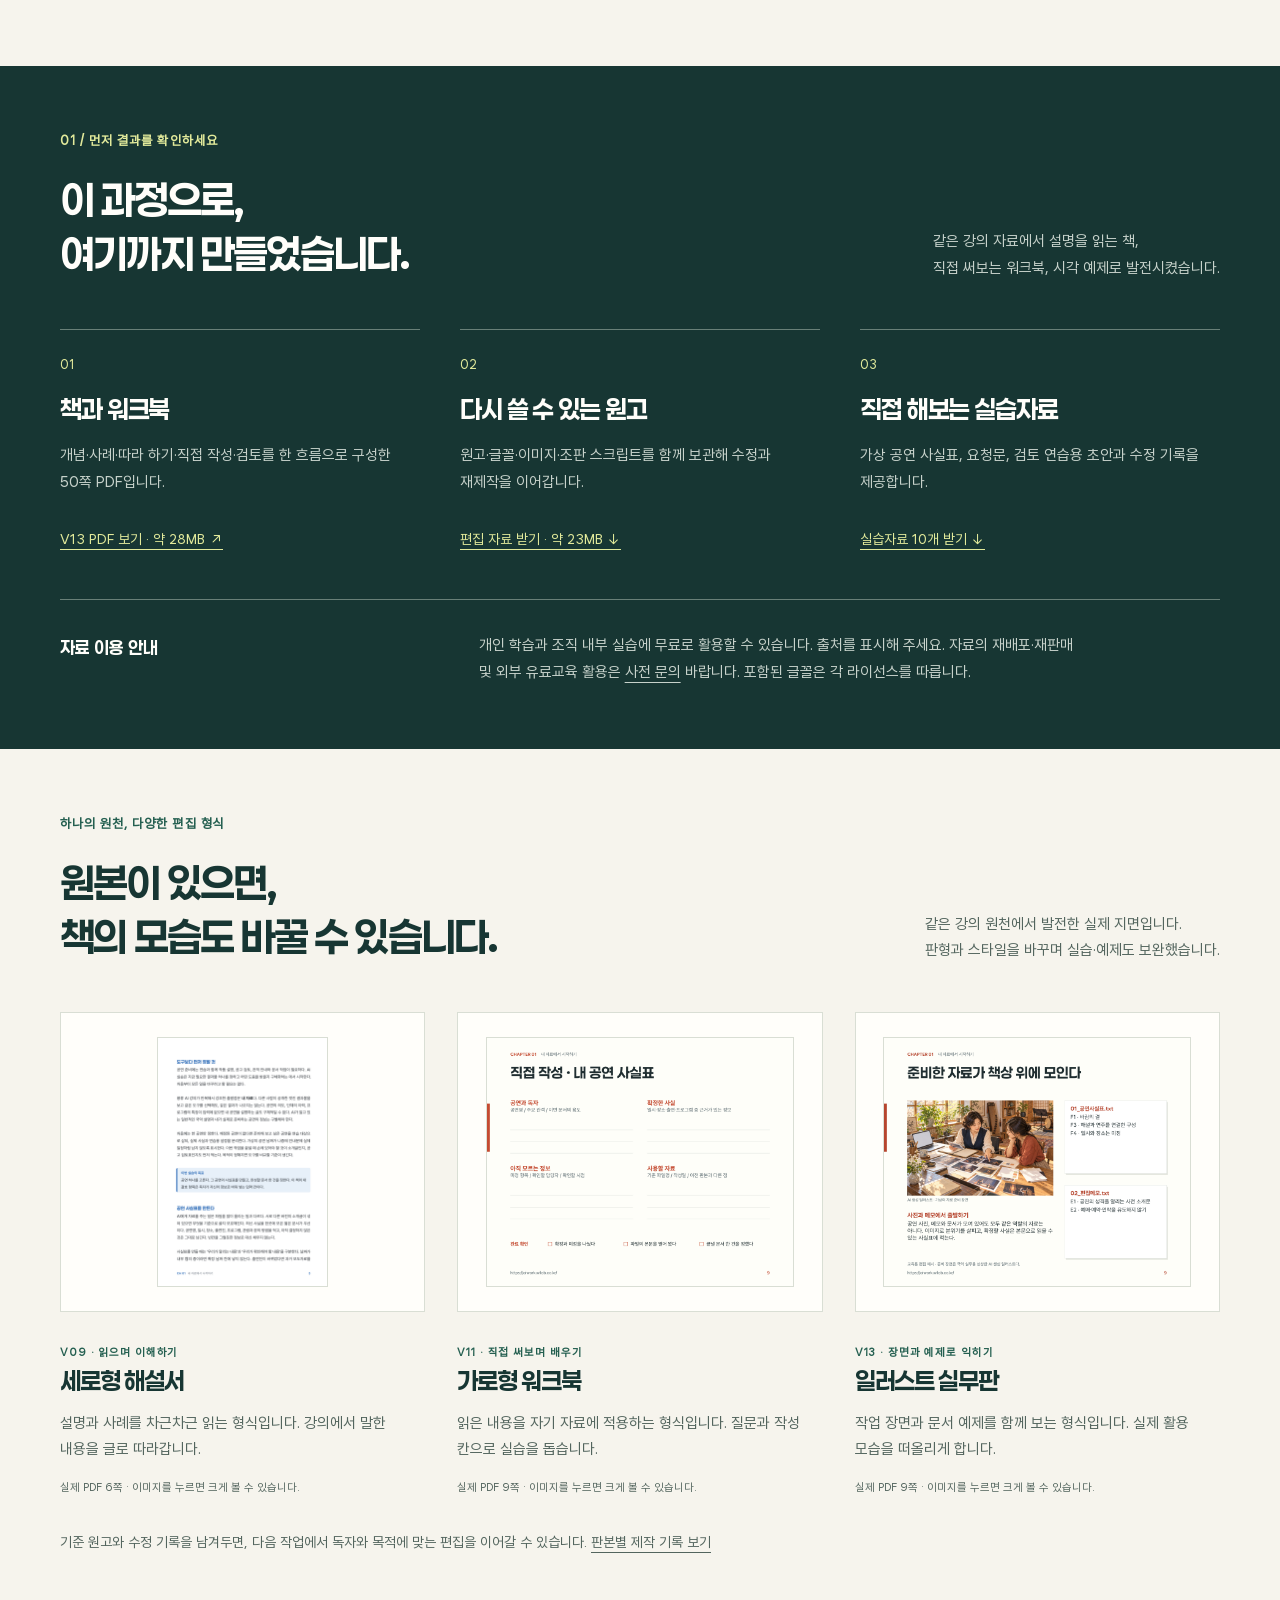
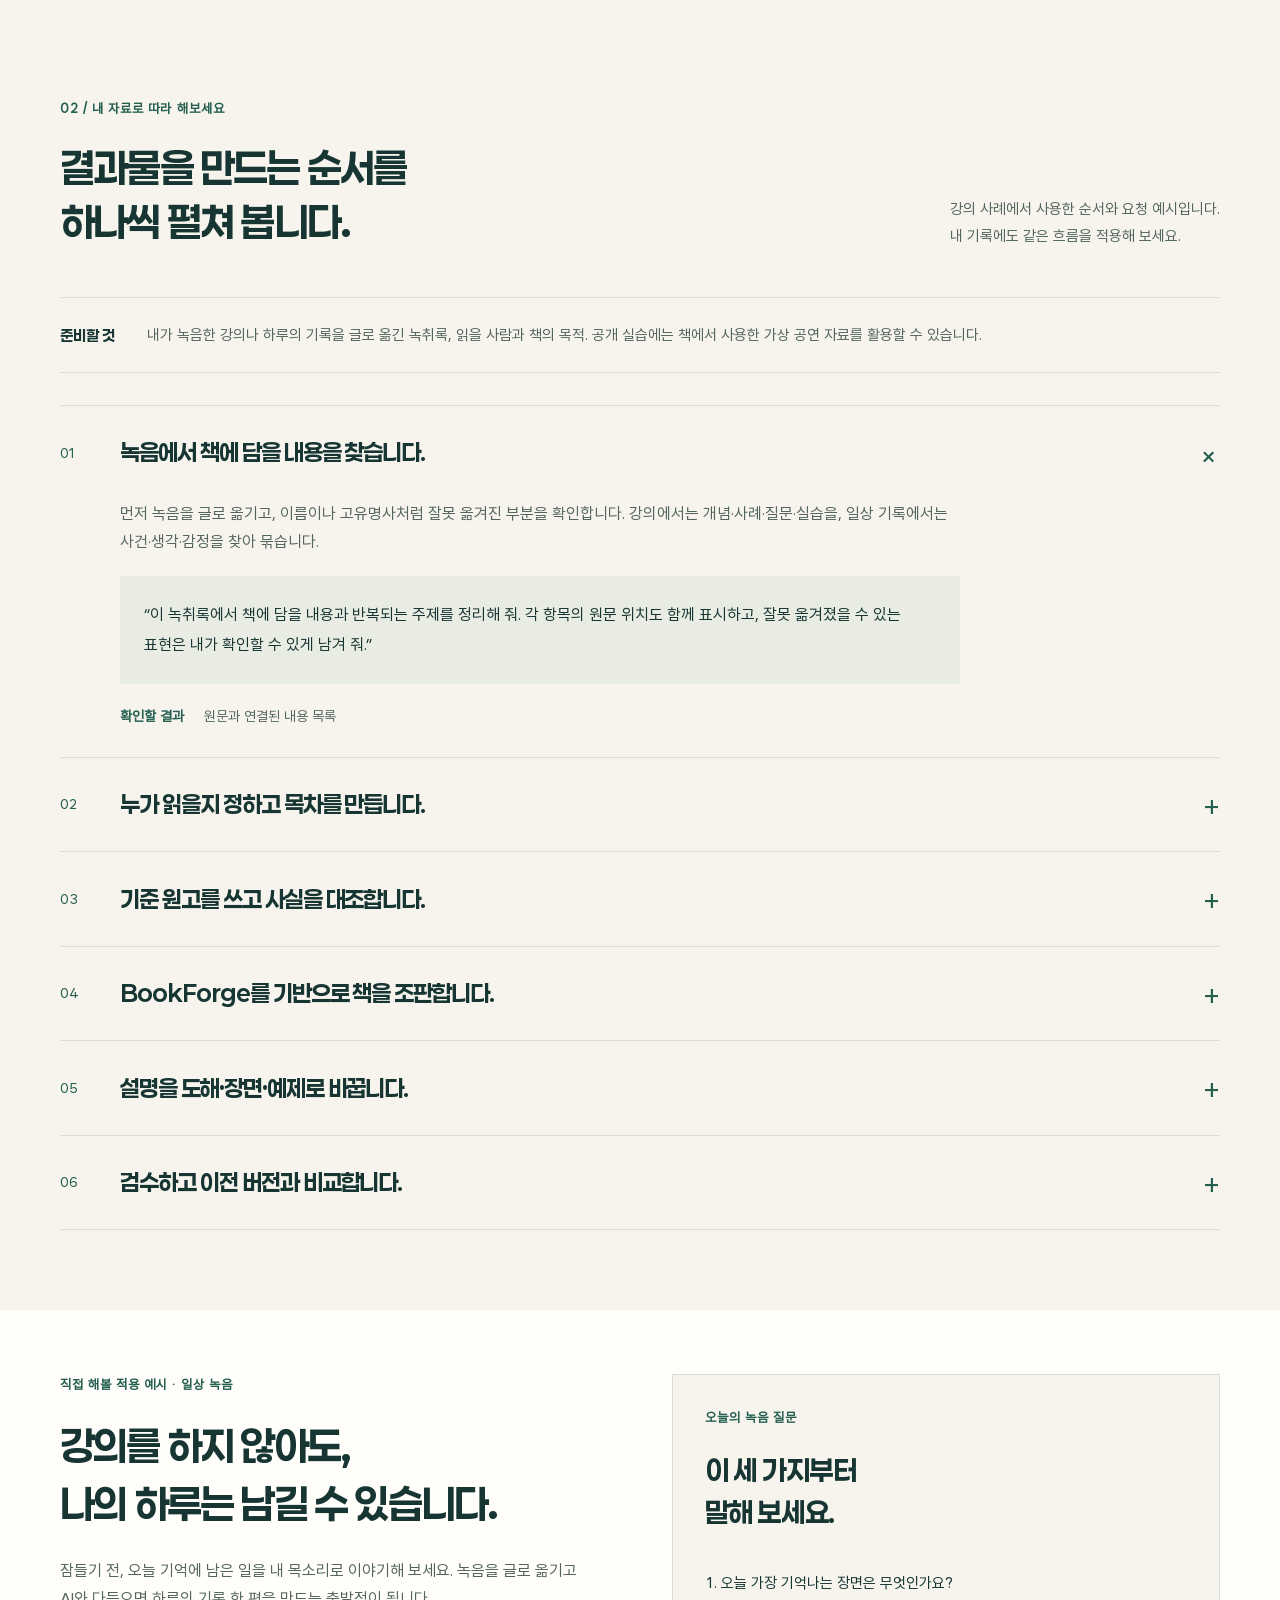
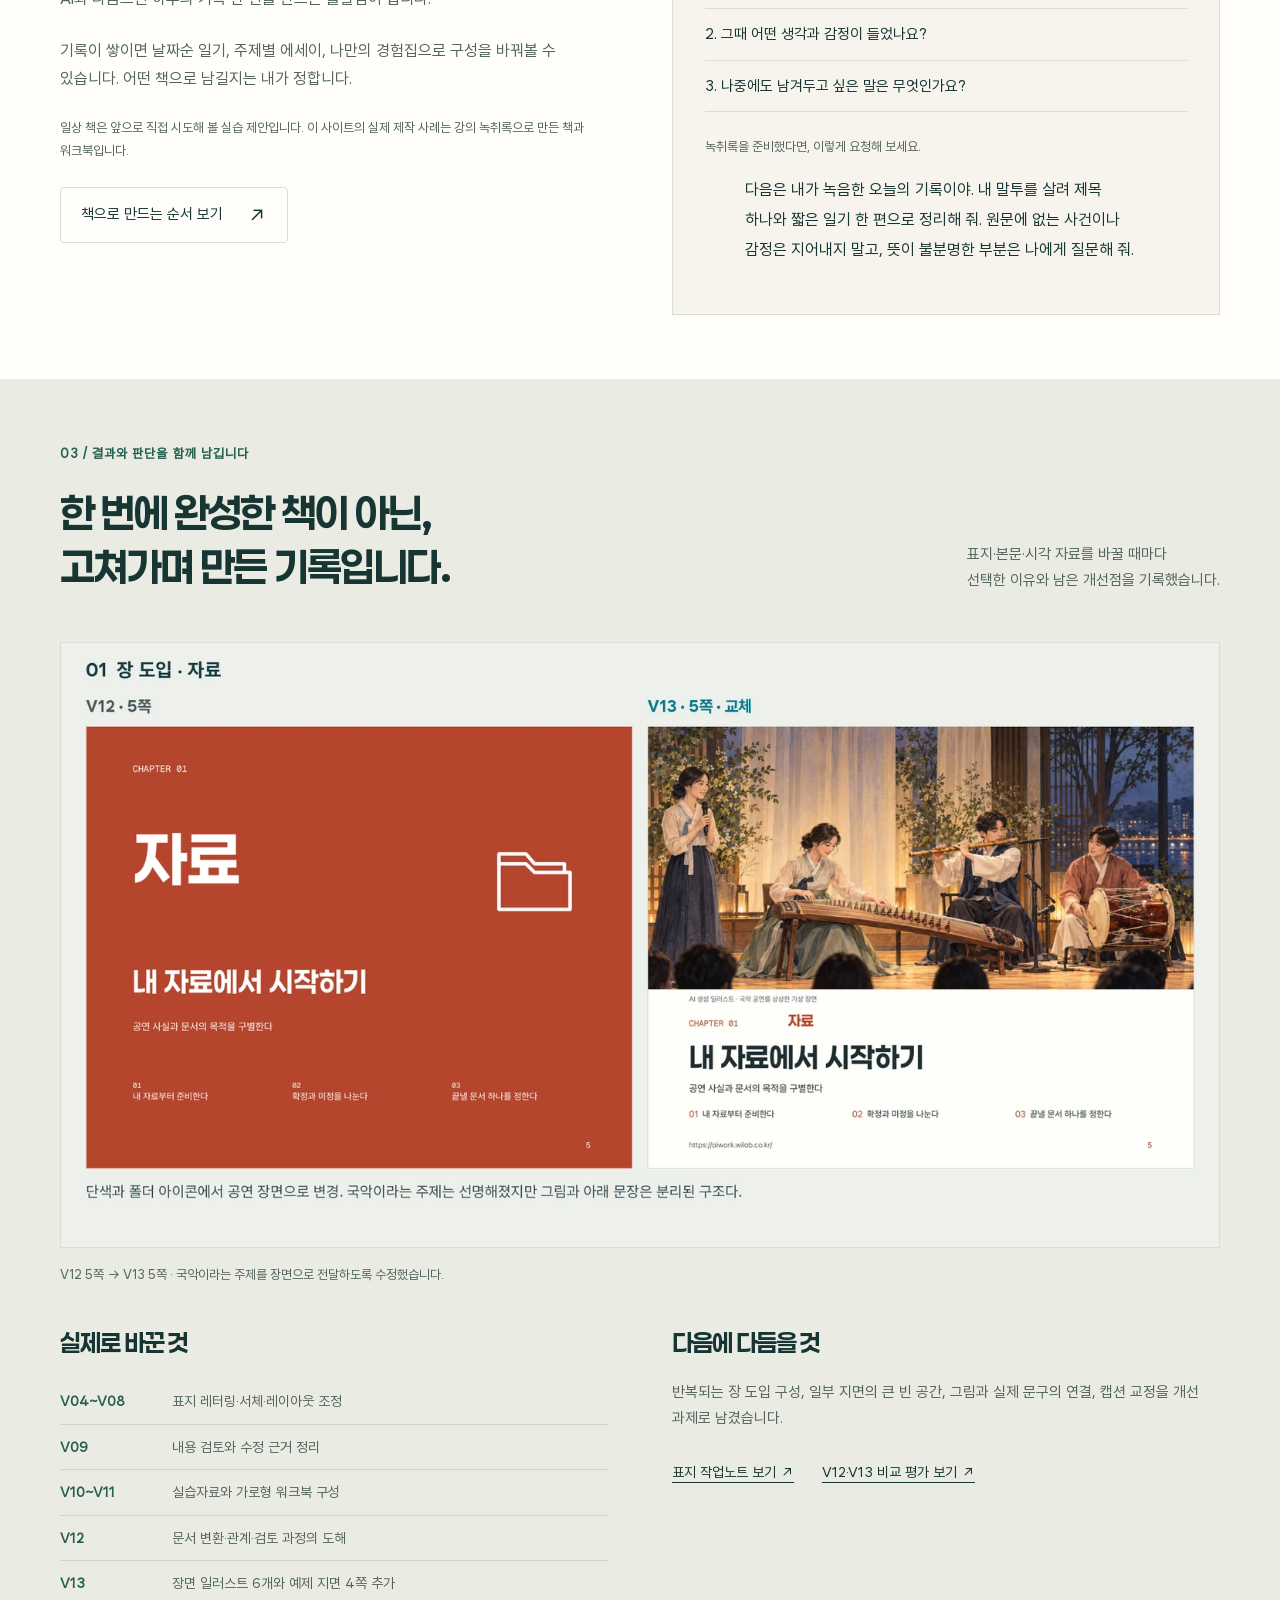
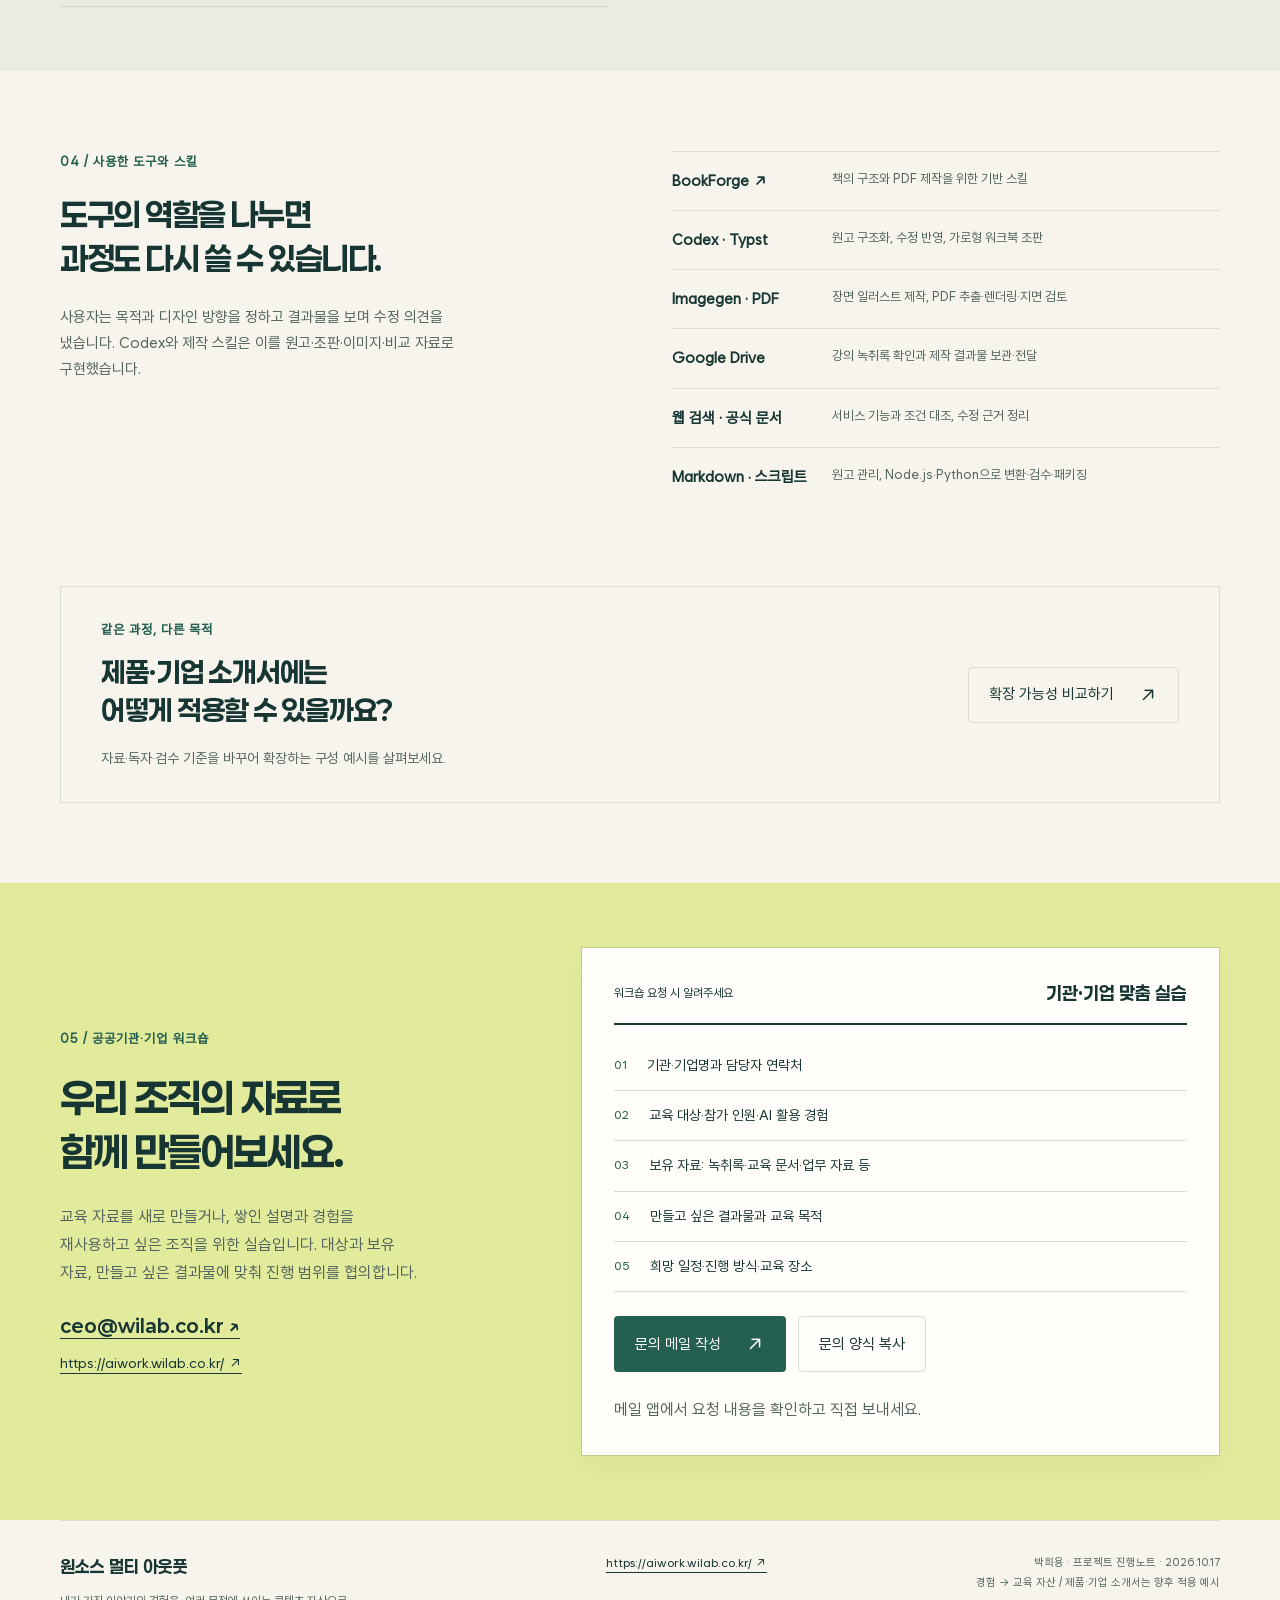
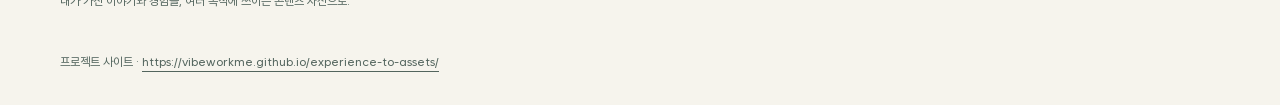
==== commit 0fcac2ff: "Connect lecture and daily recordings to book creation" ====
--- a/index.html
+++ b/index.html
@@ -3,14 +3,14 @@
 <head>
   <meta charset="utf-8">
   <meta name="viewport" content="width=device-width,initial-scale=1">
-  <meta name="description" content="강의 녹취록 6개가 50쪽 책과 워크북이 된 제작 과정, 사용 도구와 실습자료를 공개합니다. 공공기관·기업 맞춤 워크숍을 문의하세요.">
+  <meta name="description" content="의지, 녹음, AI 활용으로 내 경험을 책으로 만드는 과정. 강의 녹취록의 실제 제작 사례와 다양한 편집 형식, 일상 녹음 실습을 공개합니다.">
   <meta name="theme-color" content="#f6f4ed">
   <meta property="og:type" content="website">
-  <meta property="og:title" content="경험에서 교육 자산으로 · 원소스 멀티 아웃풋">
-  <meta property="og:description" content="실제 제작 과정을 따라 해보고, 우리 조직의 자료로 함께 실습하세요.">
+  <meta property="og:title" content="강의도, 일상도 한 권의 책으로 · 원소스 멀티 아웃풋">
+  <meta property="og:description" content="의지·녹음·AI 활용에서 시작합니다. 강의가 책이 된 실제 과정과 세 가지 편집 형식을 보고, 나의 하루로도 시도해 보세요.">
   <meta property="og:url" content="https://vibeworkme.github.io/experience-to-assets/">
   <meta property="og:image" content="https://vibeworkme.github.io/experience-to-assets/assets/planning.webp">
-  <title>경험에서 교육 자산으로 · 제작 과정 따라하기와 워크숍</title>
+  <title>강의도, 일상도 한 권의 책으로 · 제작 과정과 워크숍</title>
   <link rel="canonical" href="https://vibeworkme.github.io/experience-to-assets/">
   <link rel="icon" href="assets/favicon.svg" type="image/svg+xml">
   <link rel="preload" href="assets/WantedSans-Regular.ttf" as="font" type="font/ttf" crossorigin>
@@ -20,19 +20,37 @@
 </head>
 <body>
   <a class="skip" href="#main">본문으로 건너뛰기</a>
-  <header class="site-header"><a class="brand" href="index.html"><span class="brand-mark" aria-hidden="true">원</span><span>원소스 멀티 아웃풋<small>경험 → 교육 자산 · 프로젝트 진행노트</small></span></a><nav class="home-nav" aria-label="사이트 목차"><a href="#results">실제 결과물</a><a href="#follow">따라하기</a><a href="#notes">제작 기록</a><a href="expansion.html">확장 가능성</a><a href="#workshop">워크숍 문의</a></nav></header>
+  <header class="site-header"><a class="brand" href="index.html"><span class="brand-mark" aria-hidden="true">원</span><span>원소스 멀티 아웃풋<small>경험을 책으로 · 프로젝트 진행노트</small></span></a><nav class="home-nav" aria-label="사이트 목차"><a href="#purpose">만든 이유</a><a href="#results">실제 결과물</a><a href="#formats">편집 스타일</a><a href="#everyday">일상 기록</a><a href="#workshop">워크숍 문의</a></nav></header>
   <main id="main">
-    <section class="hero section-width" aria-labelledby="hero-title"><div class="hero-copy"><p class="eyebrow">내 자료로 시작하는 콘텐츠 제작</p><h1 id="hero-title">여러분의 경험도<br>책과 워크북이<br><span>될 수 있습니다.</span></h1><p class="hero-lede">강의 녹취록이 교육 자료로 발전한 실제 과정과 사용한 도구, 수정 기록을 공개합니다. 직접 따라 해보고, 조직의 자료로 함께 실습하고 싶다면 워크숍을 요청하세요.</p><div class="hero-actions"><a class="button primary" href="#follow">제작 과정 따라보기 <span aria-hidden="true">↗</span></a><a class="button secondary" href="#workshop">워크숍 문의</a></div><p class="hero-note">지금 공개하는 사례는 ‘강의 녹취록 → 교육 자산’입니다.<br>제품·기업 소개서는 향후 적용 예시로 별도 소개합니다.</p></div><figure class="hero-visual"><div class="visual-heading"><span class="status actual">실제 제작 사례</span><span>풍류 AI실무 -01</span></div><img class="scene" src="assets/planning.webp" width="1000" height="667" alt="공연 사진과 문서를 검토하는 자료 준비 장면을 그린 AI 생성 일러스트." fetchpriority="high"><div class="proof-paper"><img src="assets/book-page.webp" width="620" height="502" alt="공연 일러스트와 학습 항목을 배치한 실제 V13 책의 장 도입 지면."><div><span class="eyebrow">녹취록에서 출발해</span><strong>책 · 워크북<br>일러스트 · 예제</strong><p>강의 녹취록 6개<br>V13 50쪽</p></div></div><figcaption>책에 사용한 가상 자료 준비 장면과 실제 편집 지면입니다.</figcaption></figure></section>
+    <section class="hero section-width" aria-labelledby="hero-title"><div class="hero-copy"><p class="eyebrow">의지 · 녹음 · AI 활용</p><h1 id="hero-title">강의도, 일상도<br><span>한 권의 책으로.</span></h1><p class="hero-lede">내가 설명한 강의, 오늘 하루의 생각. 녹음으로 남긴 경험을 AI와 정리하고 편집해 책으로 만드는 과정을 보여드립니다. 하나의 원고로 책의 형식과 스타일도 바꿔볼 수 있습니다.</p><div class="hero-actions"><a class="button primary" href="#follow">제작 과정 따라보기 <span aria-hidden="true">↗</span></a><a class="button secondary" href="#everyday">내 일상으로 시작하기</a></div><p class="hero-note">실제 제작 사례는 강의 녹취록 6개로 만든 ‘풍류 AI실무 -01’입니다.<br>일상 녹음은 이 과정을 적용해 볼 수 있는 실습으로 제안합니다.</p></div><figure class="hero-visual"><div class="visual-heading"><span class="status actual">실제 제작 사례</span><span>풍류 AI실무 -01</span></div><img class="scene" src="assets/planning.webp" width="1000" height="667" alt="공연 사진과 문서를 검토하는 자료 준비 장면을 그린 AI 생성 일러스트." fetchpriority="high"><div class="proof-paper"><img src="assets/book-page.webp" width="620" height="502" alt="공연 일러스트와 학습 항목을 배치한 실제 V13 책의 장 도입 지면."><div><span class="eyebrow">녹취록에서 출발해</span><strong>책 · 워크북<br>일러스트 · 예제</strong><p>강의 녹취록 6개<br>V13 50쪽</p></div></div><figcaption>책에 사용한 가상 자료 준비 장면과 실제 편집 지면입니다.</figcaption></figure></section>
+
+    <section id="purpose" class="section-width story-section" aria-labelledby="purpose-title">
+      <div class="story-intro"><div><p class="eyebrow">이 프로젝트를 만든 이유</p><h2 id="purpose-title">이미 말한 경험에서,<br>책 만들기를 시작합니다.</h2></div><div class="story-copy"><p>강사는 교안을 만들고, 강의하고, 그 내용을 녹음합니다. 이 프로젝트는 강의 녹취록을 책과 워크북으로 발전시키며, AI를 활용하면 집필과 편집의 시작이 얼마나 쉬워질 수 있는지 보여주기 위해 만들었습니다.</p><p>녹음을 다시 들으며 내용을 옮기고, 목차를 짜고, 초안을 쓰던 작업에 AI의 도움을 받습니다. 사람은 남길 이야기를 고르고, 원래 뜻이 살아 있는지 확인하며, 원하는 책의 모습을 정합니다.</p></div></div>
+      <ol class="recording-flow" aria-label="강의에서 책까지의 흐름"><li><span>01</span><strong>교안 준비</strong></li><li><span>02</span><strong>강의·녹음</strong></li><li><span>03</span><strong>녹취 정리</strong></li><li><span>04</span><strong>AI와 원고·편집</strong></li><li><span>05</span><strong>검토·책 완성</strong></li></ol>
+      <div class="starting-heading"><p class="eyebrow">시작에 필요한 세 가지</p><p>책으로 남기고 싶은 마음이 있다면, 내 목소리부터 기록해 보세요.</p></div>
+      <ol class="starting-points"><li><span class="starting-number">01</span><h3>본인의 의지</h3><p>누구에게 어떤 이야기를 남길지 정합니다. 거창한 주제가 아니어도 됩니다.</p></li><li><span class="starting-number">02</span><h3>녹음</h3><p>내가 아는 것과 겪은 일을 말로 남깁니다. 강의도, 하루의 짧은 기록도 원천이 됩니다.</p></li><li><span class="starting-number">03</span><h3>AI 활용</h3><p>녹취를 정리하고 목차·초안·편집 형식을 함께 만듭니다. 마지막 선택과 확인은 내가 합니다.</p></li></ol>
+    </section>
 
     <section id="results" class="process-band results-band" aria-labelledby="results-title"><div class="section-width"><div class="section-heading"><div><p class="eyebrow">01 / 먼저 결과를 확인하세요</p><h2 id="results-title">이 과정으로,<br>여기까지 만들었습니다.</h2></div><p>같은 강의 자료에서 설명을 읽는 책,<br>직접 써보는 워크북, 시각 예제로 발전시켰습니다.</p></div><div class="result-grid"><article><span class="result-number">01</span><h3>책과 워크북</h3><p>개념·사례·따라 하기·직접 작성·검토를 한 흐름으로 구성한 50쪽 PDF입니다.</p><a href="downloads/pungryu-ai-workbook-v13.pdf" target="_blank" rel="noopener">V13 PDF 보기 · 약 28MB ↗</a></article><article><span class="result-number">02</span><h3>다시 쓸 수 있는 원고</h3><p>원고·글꼴·이미지·조판 스크립트를 함께 보관해 수정과 재제작을 이어갑니다.</p><a href="downloads/editable-manuscript-v13.zip" download>편집 자료 받기 · 약 23MB ↓</a></article><article><span class="result-number">03</span><h3>직접 해보는 실습자료</h3><p>가상 공연 사실표, 요청문, 검토 연습용 초안과 수정 기록을 제공합니다.</p><a href="downloads/practice-materials-v13.zip" download>실습자료 10개 받기 ↓</a></article></div><aside id="download-usage" class="source-rule" aria-labelledby="download-usage-title"><strong id="download-usage-title">자료 이용 안내</strong><p>개인 학습과 조직 내부 실습에 무료로 활용할 수 있습니다. 출처를 표시해 주세요. 자료의 재배포·재판매 및 외부 유료교육 활용은 <a href="#workshop">사전 문의</a> 바랍니다. 포함된 글꼴은 각 라이선스를 따릅니다.</p></aside></div></section>
 
-    <section id="follow" class="section-width follow-section" aria-labelledby="follow-title"><div class="section-heading"><div><p class="eyebrow">02 / 내 자료로 따라 해보세요</p><h2 id="follow-title">결과물을 만드는 순서를<br>하나씩 펼쳐 봅니다.</h2></div><p>각 단계에서 할 일과 요청 예시를 확인하세요.<br>이번에 만들 결과물 하나부터 정하면 됩니다.</p></div><div class="follow-intro"><strong>준비할 것</strong><p>사용할 수 있는 강의 녹취록이나 업무 문서, 대상 독자와 교육 목적. 공개 실습에는 책에서 사용한 가상 공연 자료를 활용할 수 있습니다.</p></div><div class="follow-steps">
-      <details open><summary><span>01</span><h3>자료에서 배울 내용을 찾습니다.</h3><span class="expand-icon" aria-hidden="true">+</span></summary><div class="step-body"><p>원래 설명의 의미를 살피며 개념·사례·질문·실습을 나눕니다. 설명이 빠진 부분과 추가로 확인할 정보도 표시합니다.</p><blockquote>“이 녹취록에서 핵심 개념, 사례, 질문, 실습으로 발전시킬 부분을 구분해 줘. 각 항목의 근거가 되는 원문 위치도 함께 정리해 줘.”</blockquote><p class="step-result"><strong>확인할 결과</strong> 원문과 연결된 내용 목록</p></div></details>
+    <section id="formats" class="section-width format-section" aria-labelledby="formats-title">
+      <div class="section-heading"><div><p class="eyebrow">하나의 원천, 다양한 편집 형식</p><h2 id="formats-title">원본이 있으면,<br>책의 모습도 바꿀 수 있습니다.</h2></div><p>같은 강의 원천에서 발전한 실제 지면입니다.<br>판형과 스타일을 바꾸며 실습·예제도 보완했습니다.</p></div>
+      <div class="format-gallery"><figure class="format-card"><a class="format-preview" href="assets/style-v09.png" target="_blank" rel="noopener" aria-label="V09 세로형 해설서 실제 지면 크게 보기"><img src="assets/style-v09.png" width="680" height="1000" alt="V09 PDF 6쪽. 세로 지면에 긴 설명과 핵심 문장을 배치한 해설서." loading="lazy"></a><figcaption><span class="eyebrow">V09 · 읽으며 이해하기</span><h3>세로형 해설서</h3><p>설명과 사례를 차근차근 읽는 형식입니다. 강의에서 말한 내용을 글로 따라갑니다.</p><small>실제 PDF 6쪽 · 이미지를 누르면 크게 볼 수 있습니다.</small></figcaption></figure><figure class="format-card"><a class="format-preview" href="assets/style-v11.png" target="_blank" rel="noopener" aria-label="V11 가로형 워크북 실제 지면 크게 보기"><img src="assets/style-v11.png" width="1000" height="810" alt="V11 PDF 9쪽. 공연 사실과 미정 정보를 직접 적는 칸을 배치한 가로형 워크북." loading="lazy"></a><figcaption><span class="eyebrow">V11 · 직접 써보며 배우기</span><h3>가로형 워크북</h3><p>읽은 내용을 자기 자료에 적용하는 형식입니다. 질문과 작성 칸으로 실습을 돕습니다.</p><small>실제 PDF 9쪽 · 이미지를 누르면 크게 볼 수 있습니다.</small></figcaption></figure><figure class="format-card"><a class="format-preview" href="assets/style-v13.png" target="_blank" rel="noopener" aria-label="V13 일러스트 실무판 실제 지면 크게 보기"><img src="assets/style-v13.png" width="1000" height="810" alt="V13 PDF 9쪽. 자료 준비 일러스트와 공연 사실표·편집 메모를 함께 배치한 실무 지면." loading="lazy"></a><figcaption><span class="eyebrow">V13 · 장면과 예제로 익히기</span><h3>일러스트 실무판</h3><p>작업 장면과 문서 예제를 함께 보는 형식입니다. 실제 활용 모습을 떠올리게 합니다.</p><small>실제 PDF 9쪽 · 이미지를 누르면 크게 볼 수 있습니다.</small></figcaption></figure></div>
+      <p class="format-note">기준 원고와 수정 기록을 남겨두면, 다음 작업에서 독자와 목적에 맞는 편집을 이어갈 수 있습니다. <a href="#notes">판본별 제작 기록 보기</a></p>
+    </section>
+
+    <section id="follow" class="section-width follow-section" aria-labelledby="follow-title"><div class="section-heading"><div><p class="eyebrow">02 / 내 자료로 따라 해보세요</p><h2 id="follow-title">결과물을 만드는 순서를<br>하나씩 펼쳐 봅니다.</h2></div><p>강의 사례에서 사용한 순서와 요청 예시입니다.<br>내 기록에도 같은 흐름을 적용해 보세요.</p></div><div class="follow-intro"><strong>준비할 것</strong><p>내가 녹음한 강의나 하루의 기록을 글로 옮긴 녹취록, 읽을 사람과 책의 목적. 공개 실습에는 책에서 사용한 가상 공연 자료를 활용할 수 있습니다.</p></div><div class="follow-steps">
+      <details open><summary><span>01</span><h3>녹음에서 책에 담을 내용을 찾습니다.</h3><span class="expand-icon" aria-hidden="true">+</span></summary><div class="step-body"><p>먼저 녹음을 글로 옮기고, 이름이나 고유명사처럼 잘못 옮겨진 부분을 확인합니다. 강의에서는 개념·사례·질문·실습을, 일상 기록에서는 사건·생각·감정을 찾아 묶습니다.</p><blockquote>“이 녹취록에서 책에 담을 내용과 반복되는 주제를 정리해 줘. 각 항목의 원문 위치도 함께 표시하고, 잘못 옮겨졌을 수 있는 표현은 내가 확인할 수 있게 남겨 줘.”</blockquote><p class="step-result"><strong>확인할 결과</strong> 원문과 연결된 내용 목록</p></div></details>
       <details><summary><span>02</span><h3>누가 읽을지 정하고 목차를 만듭니다.</h3><span class="expand-icon" aria-hidden="true">+</span></summary><div class="step-body"><p>독자가 이미 아는 것과 새로 배워야 할 것을 구분합니다. 장마다 답할 질문과 직접 해볼 과제를 정합니다.</p><blockquote>“이 자료를 처음 배우는 독자를 위한 목차를 제안해 줘. 장마다 핵심 질문, 사례, 직접 해볼 과제를 하나씩 연결해 줘.”</blockquote><p class="step-result"><strong>확인할 결과</strong> 독자·학습 목표·장별 구성</p></div></details>
       <details><summary><span>03</span><h3>기준 원고를 쓰고 사실을 대조합니다.</h3><span class="expand-icon" aria-hidden="true">+</span></summary><div class="step-body"><p>확인된 사실과 편집자가 보충한 설명을 구별합니다. 서비스 기능처럼 바뀌는 정보는 적용 조건과 확인 시점을 기록합니다.</p><blockquote>“이 장의 원고를 작성해 줘. 원자료에 없는 설명은 보충 설명으로 구분하고, 모르는 정보는 추정하지 말고 확인할 항목으로 남겨 줘.”</blockquote><p class="step-result"><strong>확인할 결과</strong> 기준 원고·출처·미정 정보 목록</p></div></details>
       <details><summary><span>04</span><h3>BookForge를 기반으로 책을 조판합니다.</h3><span class="expand-icon" aria-hidden="true">+</span></summary><div class="step-body"><p>GitHub에 공개된 BookForge 스킬을 Codex에서 활용했습니다. 이 프로젝트에서는 가로형 워크북에 맞게 조판과 검수 스크립트를 확장했습니다.</p><blockquote>“이 원고를 교육용 책자로 구성해 줘. 목차·장 도입·본문·실습 지면을 구별하고, 글자 크기·행간·여백을 일관되게 적용해 줘.”</blockquote><p class="step-result"><strong>확인할 결과</strong> 읽고 수정할 수 있는 PDF 초안</p><a href="https://github.com/gongnyang/bookforge" target="_blank" rel="noopener">BookForge 저장소·설치 안내 ↗</a></div></details>
       <details><summary><span>05</span><h3>설명을 도해·장면·예제로 바꿉니다.</h3><span class="expand-icon" aria-hidden="true">+</span></summary><div class="step-body"><p>관계를 설명할 때는 도해를, 실제 행동을 보여줄 때는 장면을, 활용 모습을 보여줄 때는 문서 예제를 씁니다. 그림 속 글자 대신 편집 가능한 조판 텍스트를 배치합니다.</p><blockquote>“이 설명에서 그림으로 이해를 도울 부분을 골라 줘. 도해, 작업 장면, 결과물 예제 중 적합한 형식과 이유를 제안해 줘.”</blockquote><p class="step-result"><strong>확인할 결과</strong> 본문과 역할이 연결된 시각 자료</p></div></details>
       <details><summary><span>06</span><h3>검수하고 이전 버전과 비교합니다.</h3><span class="expand-icon" aria-hidden="true">+</span></summary><div class="step-body"><p>원자료와의 의미 일치, 글자와 이미지 배치, 목차와 쪽수, 실습의 연결성을 확인합니다. 이전 판본은 보존하고 바꾼 이유를 기록합니다.</p><blockquote>“이전 판본과 비교해 무엇이 좋아졌고, 어디가 아직 불편한지 보여줘. 수정 이유와 다음에 확인할 항목을 정리해 줘.”</blockquote><p class="step-result"><strong>확인할 결과</strong> 새 판본·변경표·다음 수정 목록</p><a href="downloads/changes-v12-v13.csv" download>V12 → V13 변경표 받기 ↓</a></div></details>
+    </div></section>
+
+    <section id="everyday" class="everyday-band" aria-labelledby="everyday-title"><div class="section-width everyday-section">
+      <div class="everyday-copy"><p class="eyebrow">직접 해볼 적용 예시 · 일상 녹음</p><h2 id="everyday-title">강의를 하지 않아도,<br>나의 하루는 남길 수 있습니다.</h2><p>잠들기 전, 오늘 기억에 남은 일을 내 목소리로 이야기해 보세요. 녹음을 글로 옮기고 AI와 다듬으면 하루의 기록 한 편을 만드는 출발점이 됩니다.</p><p>기록이 쌓이면 날짜순 일기, 주제별 에세이, 나만의 경험집으로 구성을 바꿔볼 수 있습니다. 어떤 책으로 남길지는 내가 정합니다.</p><p class="everyday-note">일상 책은 앞으로 직접 시도해 볼 실습 제안입니다. 이 사이트의 실제 제작 사례는 강의 녹취록으로 만든 책과 워크북입니다.</p><a class="button secondary" href="#follow">책으로 만드는 순서 보기 <span aria-hidden="true">↗</span></a></div>
+      <div class="daily-sheet"><p class="eyebrow">오늘의 녹음 질문</p><h3>이 세 가지부터<br>말해 보세요.</h3><ol><li>오늘 가장 기억나는 장면은 무엇인가요?</li><li>그때 어떤 생각과 감정이 들었나요?</li><li>나중에도 남겨두고 싶은 말은 무엇인가요?</li></ol><p class="daily-prompt-label">녹취록을 준비했다면, 이렇게 요청해 보세요.</p><blockquote>다음은 내가 녹음한 오늘의 기록이야. 내 말투를 살려 제목 하나와 짧은 일기 한 편으로 정리해 줘. 원문에 없는 사건이나 감정은 지어내지 말고, 뜻이 불분명한 부분은 나에게 질문해 줘.</blockquote></div>
     </div></section>
 
     <section id="notes" class="notes-band" aria-labelledby="notes-title"><div class="section-width"><div class="section-heading"><div><p class="eyebrow">03 / 결과와 판단을 함께 남깁니다</p><h2 id="notes-title">한 번에 완성한 책이 아닌,<br>고쳐가며 만든 기록입니다.</h2></div><p>표지·본문·시각 자료를 바꿀 때마다<br>선택한 이유와 남은 개선점을 기록했습니다.</p></div><figure class="comparison"><img src="assets/chapter-comparison.webp" width="1500" height="783" alt="왼쪽 V12는 단색과 폴더 아이콘 중심, 오른쪽 V13은 국악 공연 일러스트와 제목을 배치한 장 도입부 비교." loading="lazy"><figcaption>V12 5쪽 → V13 5쪽 · 국악이라는 주제를 장면으로 전달하도록 수정했습니다.</figcaption></figure><div class="note-grid"><div><h3>실제로 바꾼 것</h3><ul><li><strong>V04~V08</strong> 표지 레터링·서체·레이아웃 조정</li><li><strong>V09</strong> 내용 검토와 수정 근거 정리</li><li><strong>V10~V11</strong> 실습자료와 가로형 워크북 구성</li><li><strong>V12</strong> 문서 변환·관계·검토 과정의 도해</li><li><strong>V13</strong> 장면 일러스트 6개와 예제 지면 4쪽 추가</li></ul></div><div><h3>다음에 다듬을 것</h3><p>반복되는 장 도입 구성, 일부 지면의 큰 빈 공간, 그림과 실제 문구의 연결, 캡션 교정을 개선 과제로 남겼습니다.</p><div class="case-links"><a href="downloads/cover-design-notes.html" target="_blank" rel="noopener">표지 작업노트 보기 ↗</a><a href="downloads/review-v12-v13.txt" target="_blank" rel="noopener">V12·V13 비교 평가 보기 ↗</a></div></div></div></div></section>
--- a/project.css
+++ b/project.css
@@ -2,5 +2,8 @@
 @media(max-width:1100px){.home-nav{gap:14px!important;font-size:12px!important}.result-grid{gap:28px}.hero-actions .button{font-size:14px;padding-inline:16px}.note-grid{gap:40px}}
 @media(max-width:960px){.home-nav{gap:8px 16px!important;flex-wrap:wrap;justify-content:flex-end;max-width:320px}.home-nav a{padding-block:4px!important}.hero-actions{margin-top:24px}.result-grid{gap:24px}.result-grid h3{font-size:23px}.result-grid p{font-size:14px}.result-grid a{font-size:12px}.follow-steps h3{font-size:21px}.note-grid{gap:32px}.note-grid li{grid-template-columns:80px 1fr;gap:12px}.extension-callout{padding:28px;gap:24px;align-items:flex-start}.extension-callout h2{font-size:25px}.extension-callout .button{font-size:13px;gap:12px}}
 @media(max-width:620px){.home-nav{display:grid!important;grid-template-columns:repeat(2,auto);gap:6px 12px!important;font-size:10px!important;max-width:148px}.home-nav a{padding:0!important}.hero-actions{align-items:stretch;gap:8px}.hero-actions .button{font-size:13px;padding:12px 14px;gap:12px}.result-grid{grid-template-columns:1fr;gap:28px}.result-grid article{padding-top:20px}.result-grid h3{font-size:23px;margin-top:12px}.result-grid p{font-size:14px;margin-top:12px}.result-grid a{font-size:14px;margin-top:16px}.follow-section{padding-block:48px}.follow-intro{flex-direction:column;gap:8px;font-size:14px;margin-bottom:24px;padding:20px 0}.follow-steps summary{grid-template-columns:24px 1fr 16px;gap:12px;padding:20px 0}.follow-steps summary>span:first-child{font-size:12px}.follow-steps h3{font-size:18px;line-height:1.6}.expand-icon{font-size:22px}.step-body{padding:0 0 24px 0;font-size:14px}.step-body blockquote{padding:20px;font-size:14px;margin:16px 0}.step-result{font-size:13px}.step-result strong{display:block;margin:0 0 6px}.notes-band{padding-block:48px}.comparison figcaption{font-size:12px}.note-grid{grid-template-columns:1fr;gap:32px;margin-top:32px}.note-grid h3{font-size:22px}.note-grid p{font-size:14px}.note-grid li{font-size:13px;grid-template-columns:76px 1fr}.extension-callout{padding:24px;flex-direction:column;margin-bottom:48px}.extension-callout h2{font-size:24px}.extension-callout .button{font-size:14px}.tools-note{font-size:14px}.inquiry-sheet .worksheet-head strong{font-size:18px}.inquiry-sheet li{font-size:13px}}
-.workshop-site{display:block;width:fit-content;font-size:14px;margin-top:8px;overflow-wrap:anywhere}
+.story-section,.format-section{padding-block:64px}.story-section{border-top:1px solid var(--line)}.story-intro{display:grid;grid-template-columns:1fr 1fr;gap:64px}.story-section h2,.everyday-section h2{font-size:40px;line-height:1.45}.story-copy p,.everyday-copy>p:not(.eyebrow){font-size:16px}.story-copy p+p{margin-top:16px}.recording-flow{display:grid;grid-template-columns:repeat(5,minmax(0,1fr));list-style:none;margin-top:40px;border-block:1px solid var(--line);padding-block:24px;gap:24px}.recording-flow li{display:flex;flex-direction:column;gap:8px}.recording-flow span{font-size:13px;color:var(--muted)}.recording-flow strong{font:700 16px/1.8 var(--display)}.starting-heading{margin-top:48px}.starting-heading .eyebrow{margin-bottom:8px}.starting-heading>p:last-child{font-size:16px;color:var(--muted)}.starting-points{list-style:none;display:grid;grid-template-columns:repeat(3,minmax(0,1fr));gap:40px;margin-top:32px}.starting-number{font:700 48px/1.2 var(--display);color:var(--green)}.starting-points h3{font-size:24px;margin-top:16px}.starting-points p{font-size:15px;color:var(--muted);margin-top:12px;max-width:320px}.format-gallery{display:grid;grid-template-columns:repeat(3,minmax(0,1fr));gap:32px}.format-card{margin:0;min-width:0}.format-preview{height:300px;display:grid;place-items:center;padding:24px;background:var(--surface);border:1px solid var(--line)}.format-preview img{width:auto;height:auto;max-width:100%;max-height:100%;object-fit:contain;border:1px solid var(--line)}.format-card figcaption{padding-top:24px}.format-card .eyebrow{font-size:11px;margin-bottom:12px}.format-card h3{font-size:24px}.format-card p{font-size:15px;margin-top:12px;color:var(--muted)}.format-card small{font-size:11px;display:block;margin-top:16px;color:var(--muted)}.format-note{font-size:14px;color:var(--muted);margin-top:32px;max-width:760px}.everyday-band{background:var(--surface)}.everyday-section{padding-block:64px;display:grid;grid-template-columns:1fr 1fr;gap:64px;align-items:start}.everyday-copy>p:not(.eyebrow){margin-top:24px}.everyday-copy .everyday-note{font-size:13px!important;color:var(--muted)}.everyday-copy .button{margin-top:24px}.daily-sheet{background:var(--paper);border:1px solid var(--line);padding:32px}.daily-sheet h3{font-size:28px;line-height:1.5}.daily-sheet ol{list-style-position:inside;margin-top:24px}.daily-sheet li{font-size:15px;padding-block:12px;border-bottom:1px solid var(--line)}.daily-prompt-label{font-size:13px;margin-top:24px;color:var(--muted)}.daily-sheet blockquote{font-size:16px;line-height:1.9;margin-top:16px}.workshop-site{display:block;width:fit-content;font-size:14px;margin-top:8px;overflow-wrap:anywhere}
+.format-preview{grid-template-rows:minmax(0,1fr);grid-template-columns:minmax(0,1fr)}
+@media(max-width:960px){.story-intro,.everyday-section{gap:32px}.story-section h2,.everyday-section h2{font-size:34px}.starting-points{gap:24px}.format-gallery{gap:24px}.format-preview{padding:16px}.daily-sheet{padding:24px}}
+@media(max-width:620px){.story-section,.format-section,.everyday-section{padding-block:48px}.story-intro,.everyday-section{grid-template-columns:1fr;gap:24px}.story-section h2,.everyday-section h2{font-size:28px}.recording-flow{grid-template-columns:1fr;gap:12px;margin-top:24px;padding-block:20px}.recording-flow li{flex-direction:row;gap:16px;align-items:center}.recording-flow span{min-width:24px}.starting-heading{margin-top:32px}.starting-points{grid-template-columns:1fr;gap:24px;margin-top:24px}.starting-points li{display:grid;grid-template-columns:64px 1fr;column-gap:16px}.starting-number{grid-row:1/3}.starting-points h3{font-size:24px;margin-top:0}.starting-points p{margin-top:8px;max-width:none}.format-gallery{grid-template-columns:1fr;gap:32px}.format-preview{height:320px;padding:24px}.format-card figcaption{padding-top:20px}.format-note{font-size:13px;margin-top:24px}.everyday-copy>p:not(.eyebrow){font-size:15px;margin-top:20px}.daily-sheet{padding:24px 20px}.daily-sheet h3{font-size:24px}.daily-sheet li{font-size:14px}.daily-sheet blockquote{font-size:14px}.everyday-copy .button{font-size:14px}}
 @media print{.home-nav,.hero-actions,.worksheet-actions{display:none!important}.follow-steps details:not([open]) .step-body{display:block}.follow-steps summary{break-after:avoid}.result-grid,.note-grid{break-inside:avoid}}
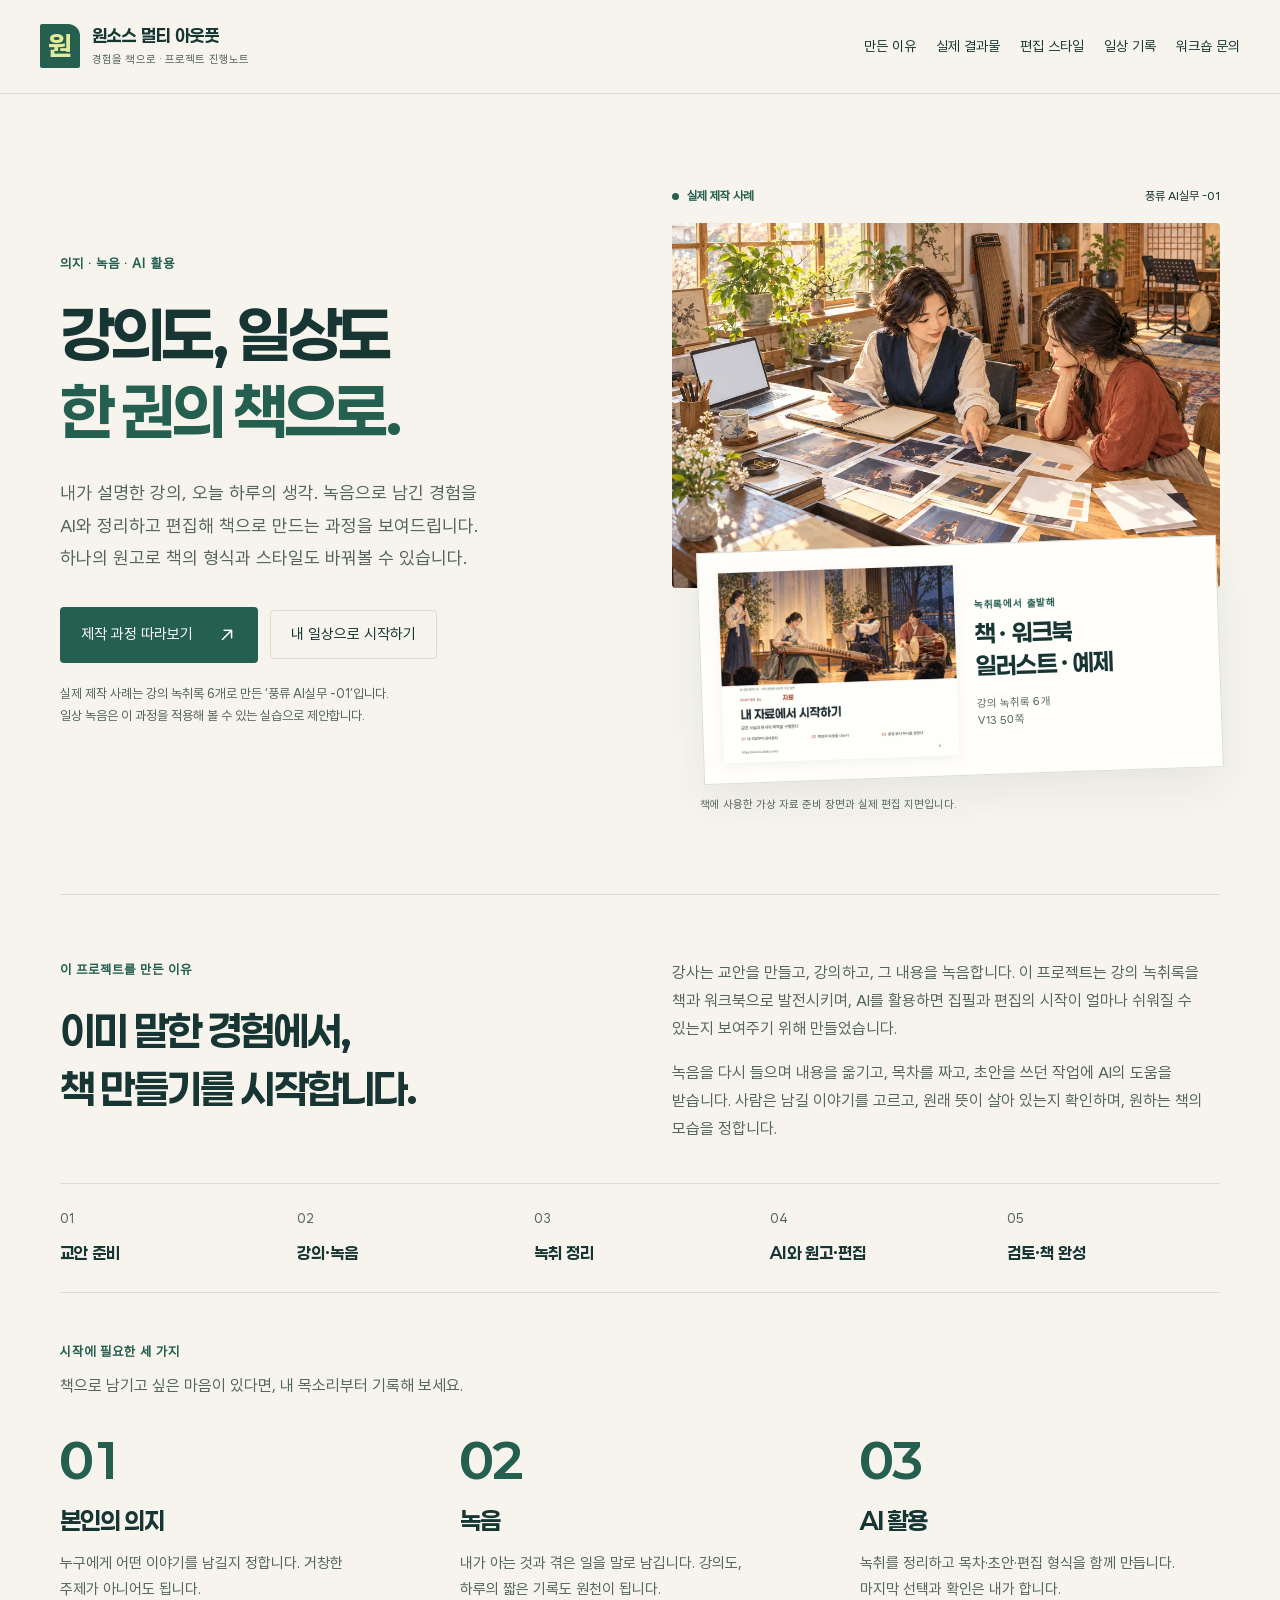
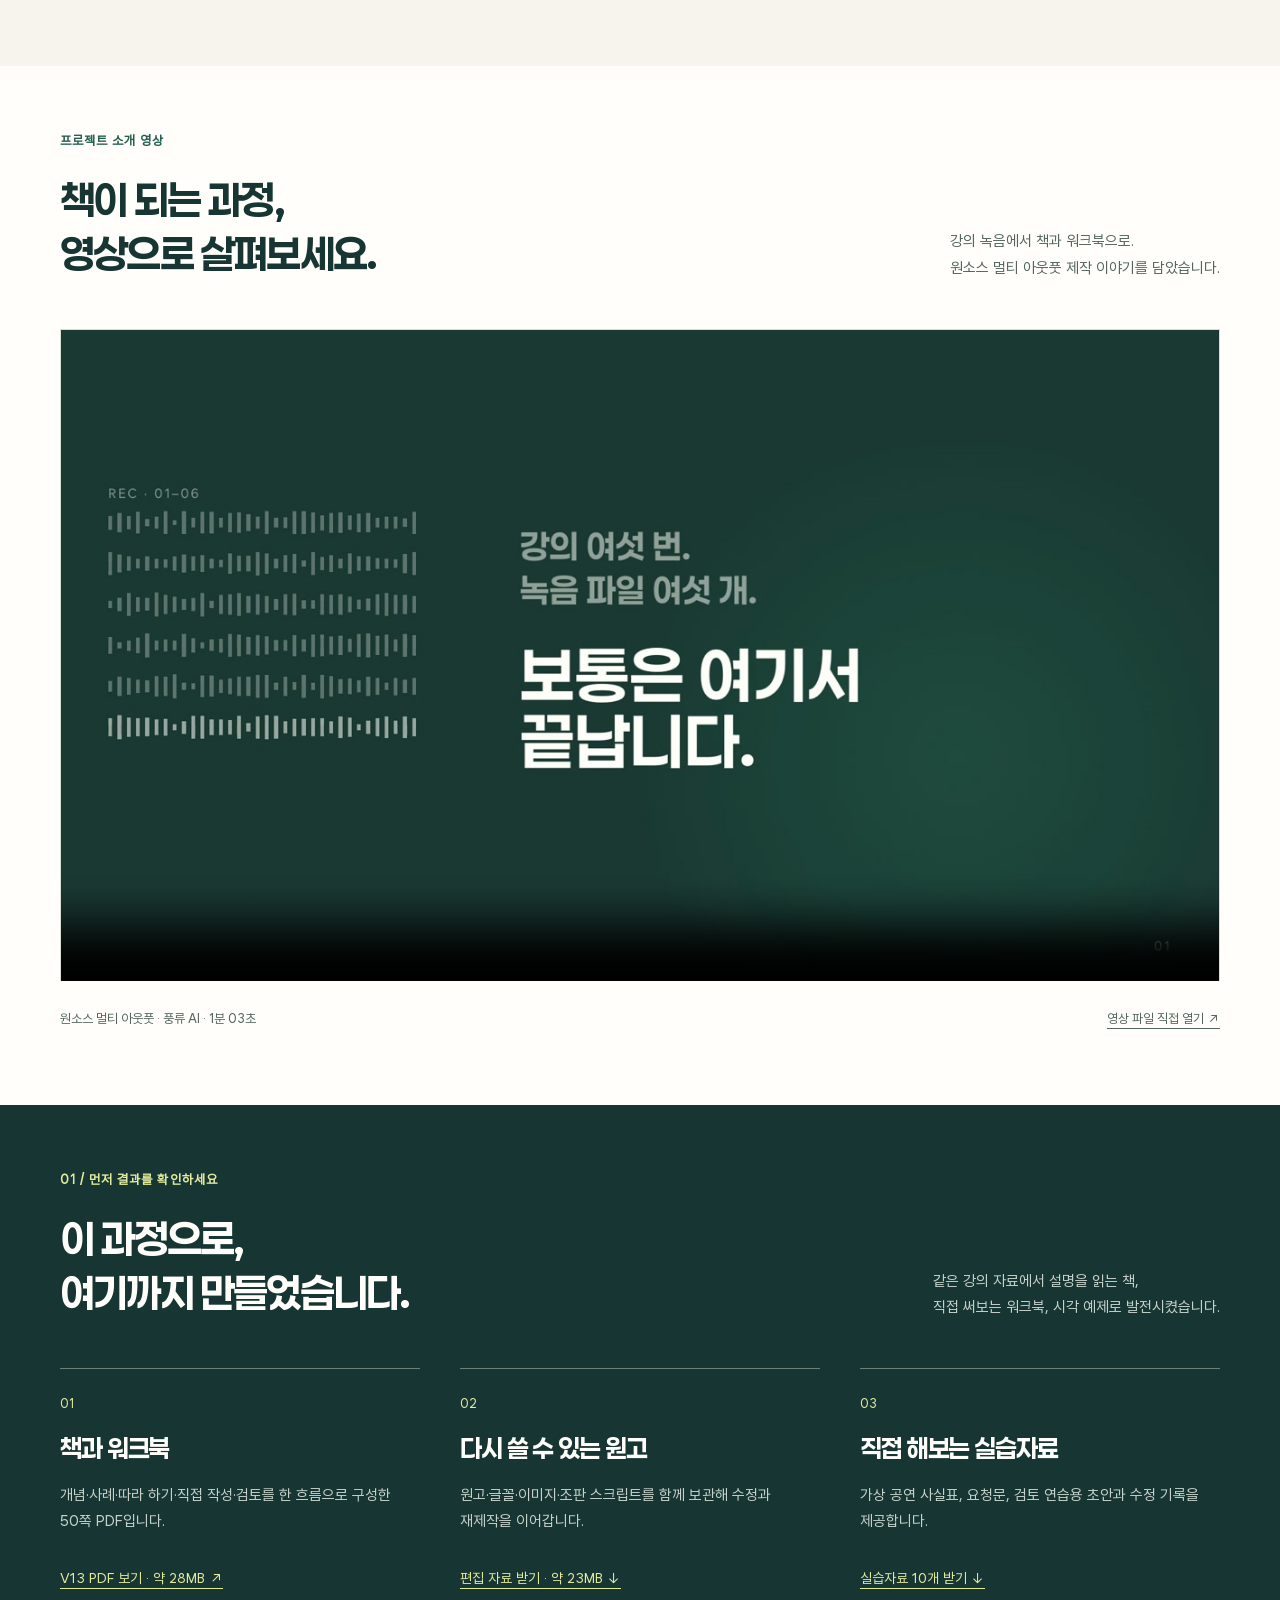
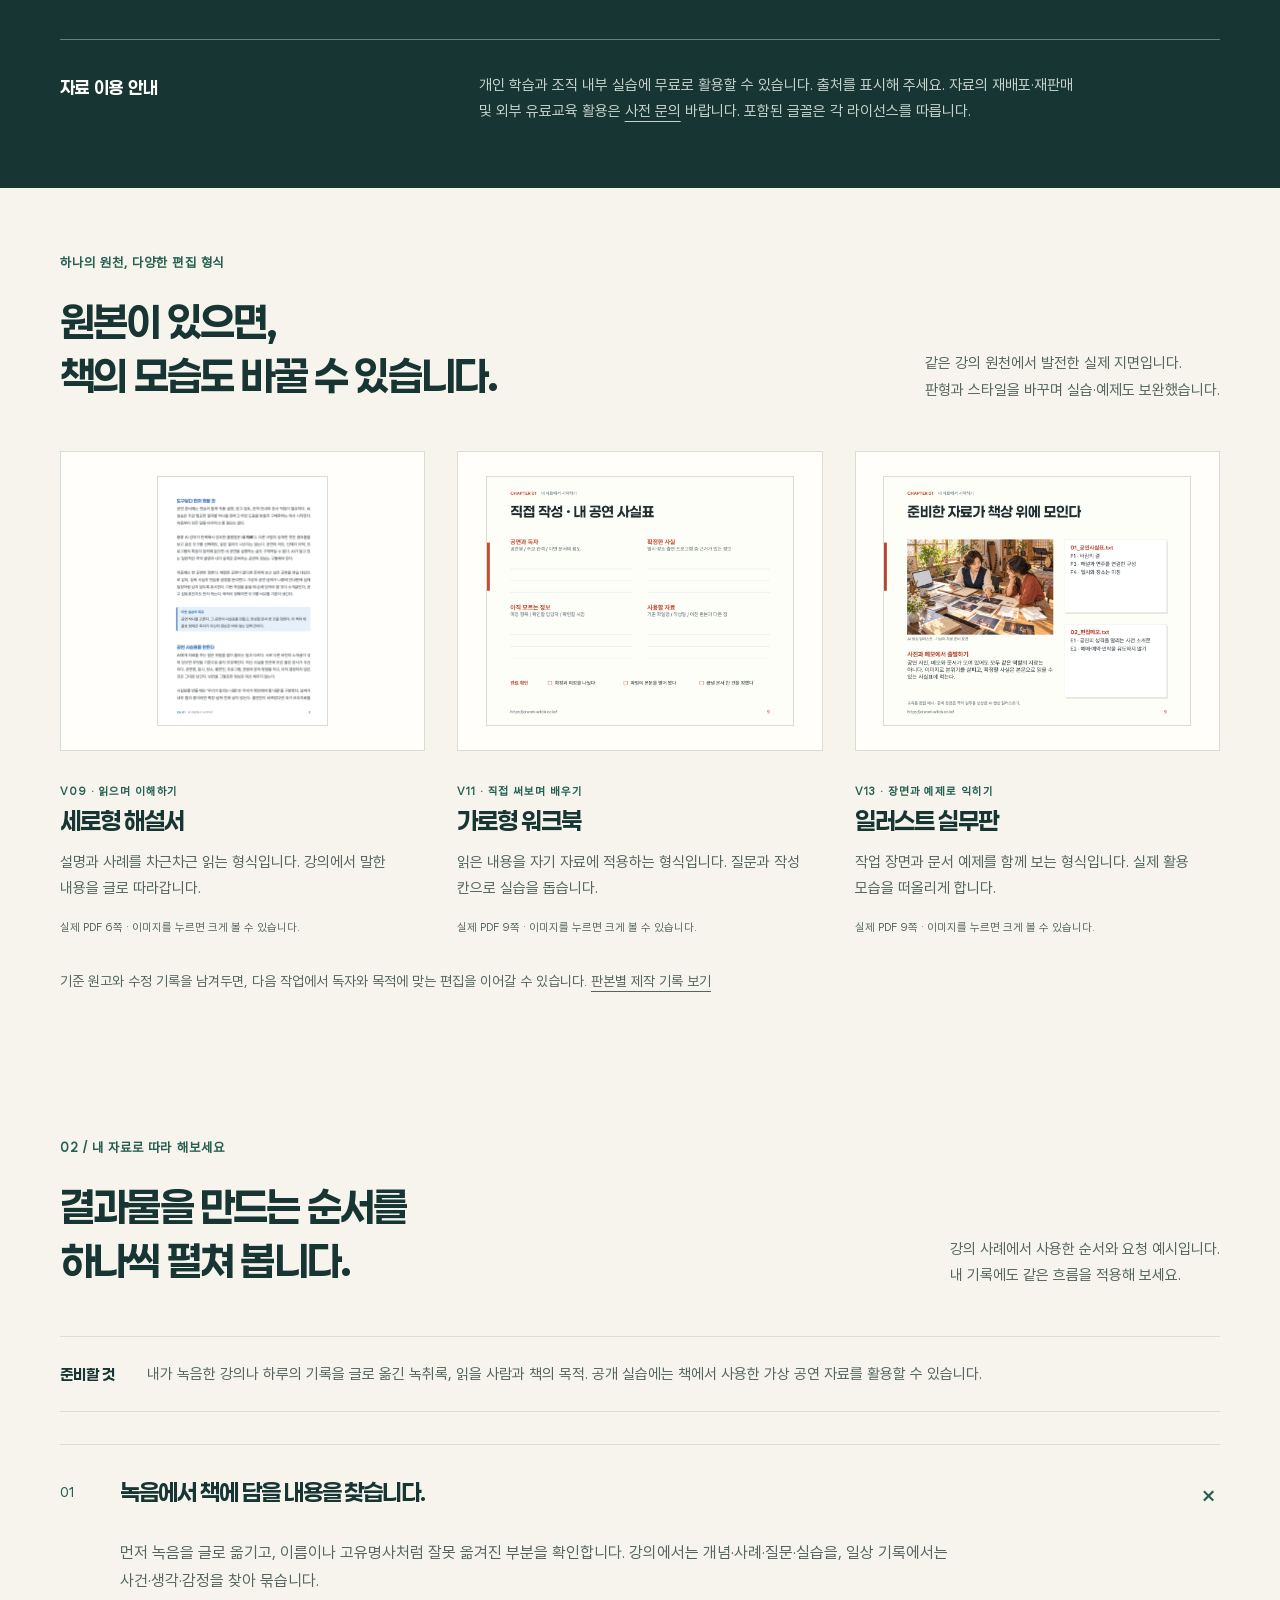
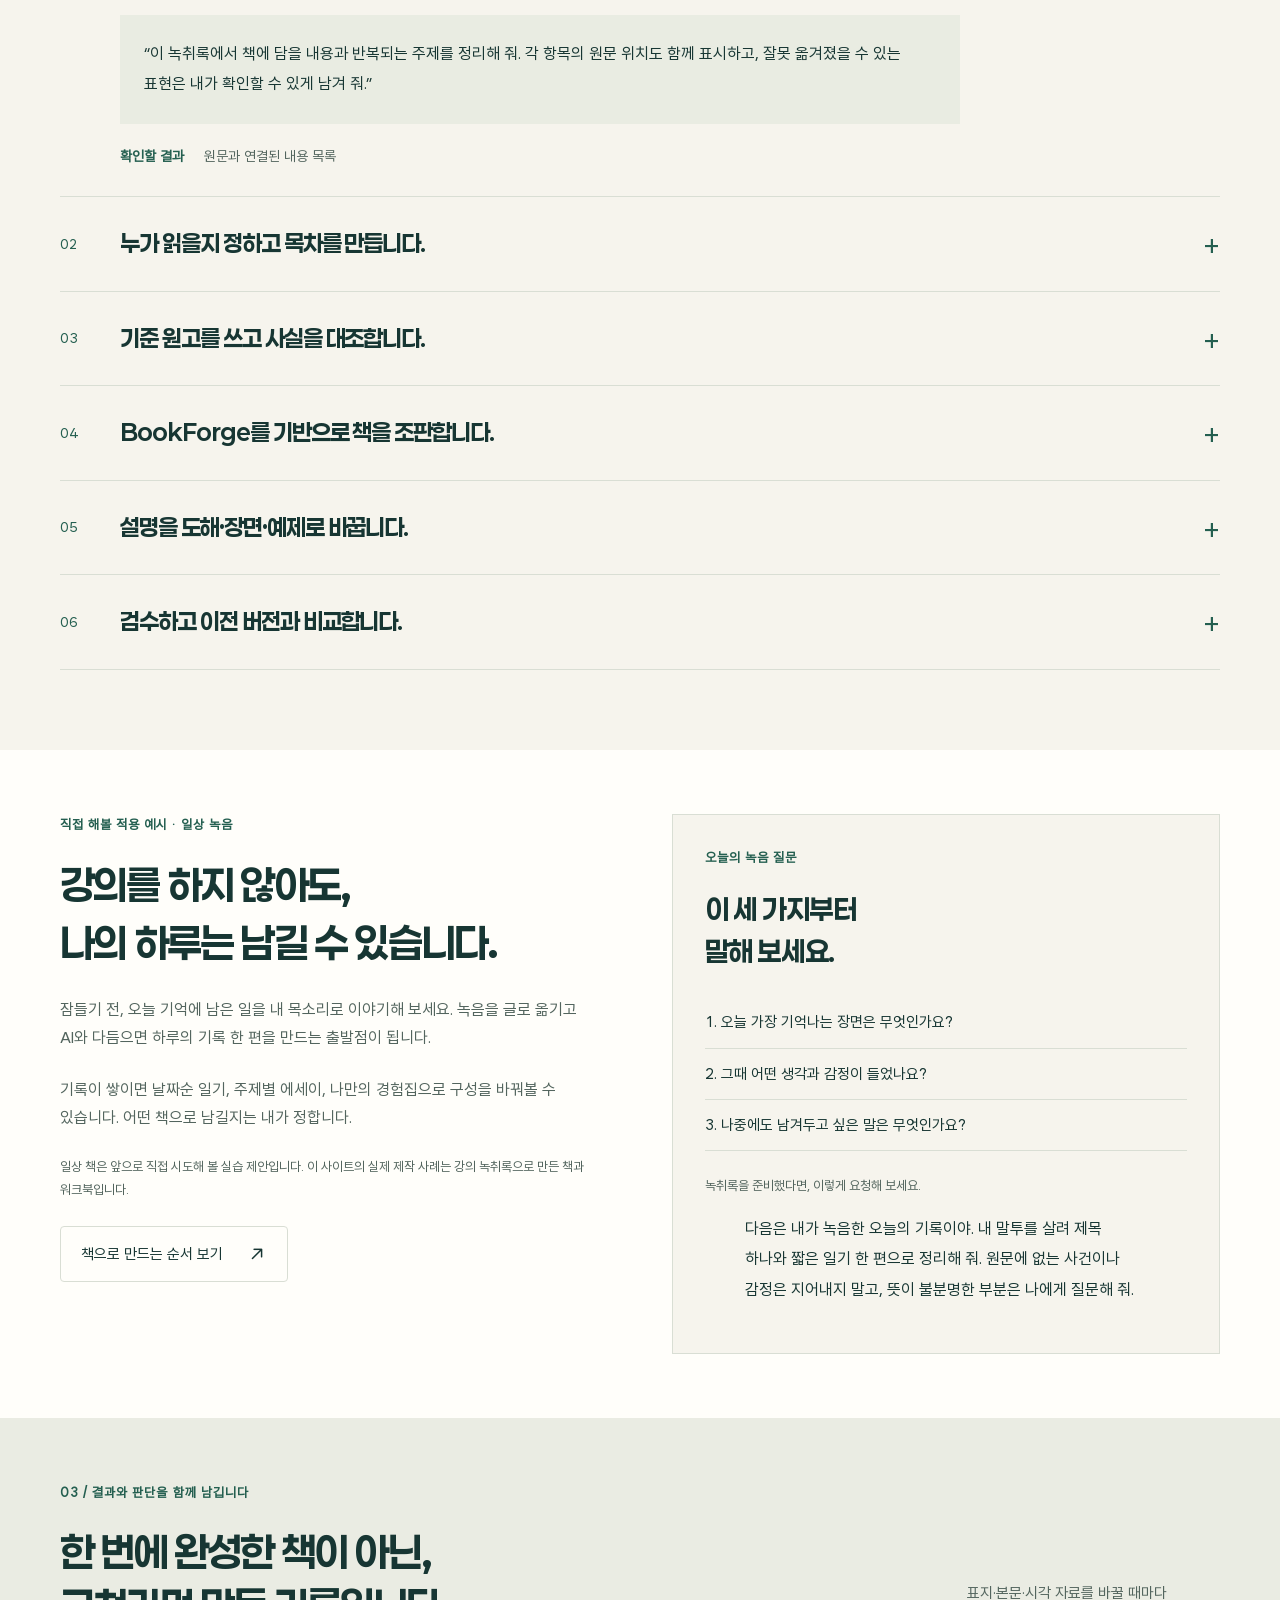
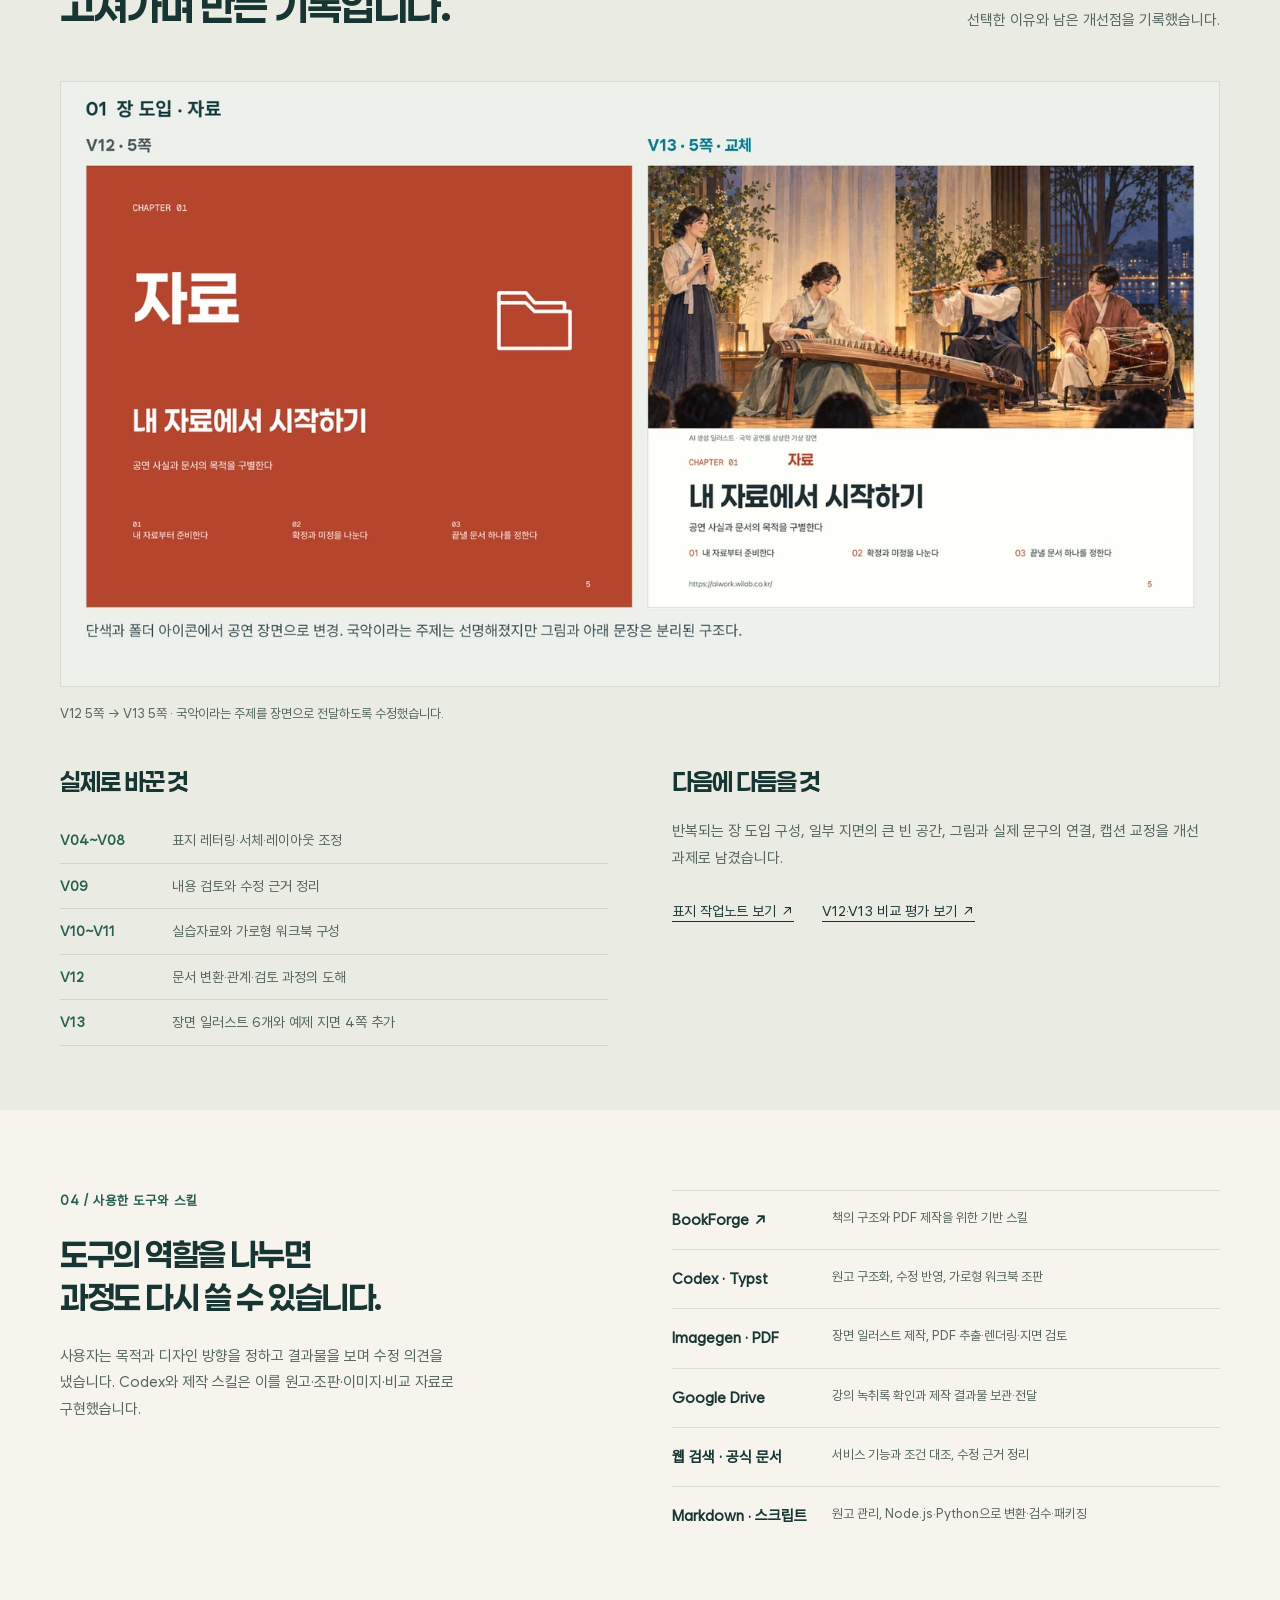
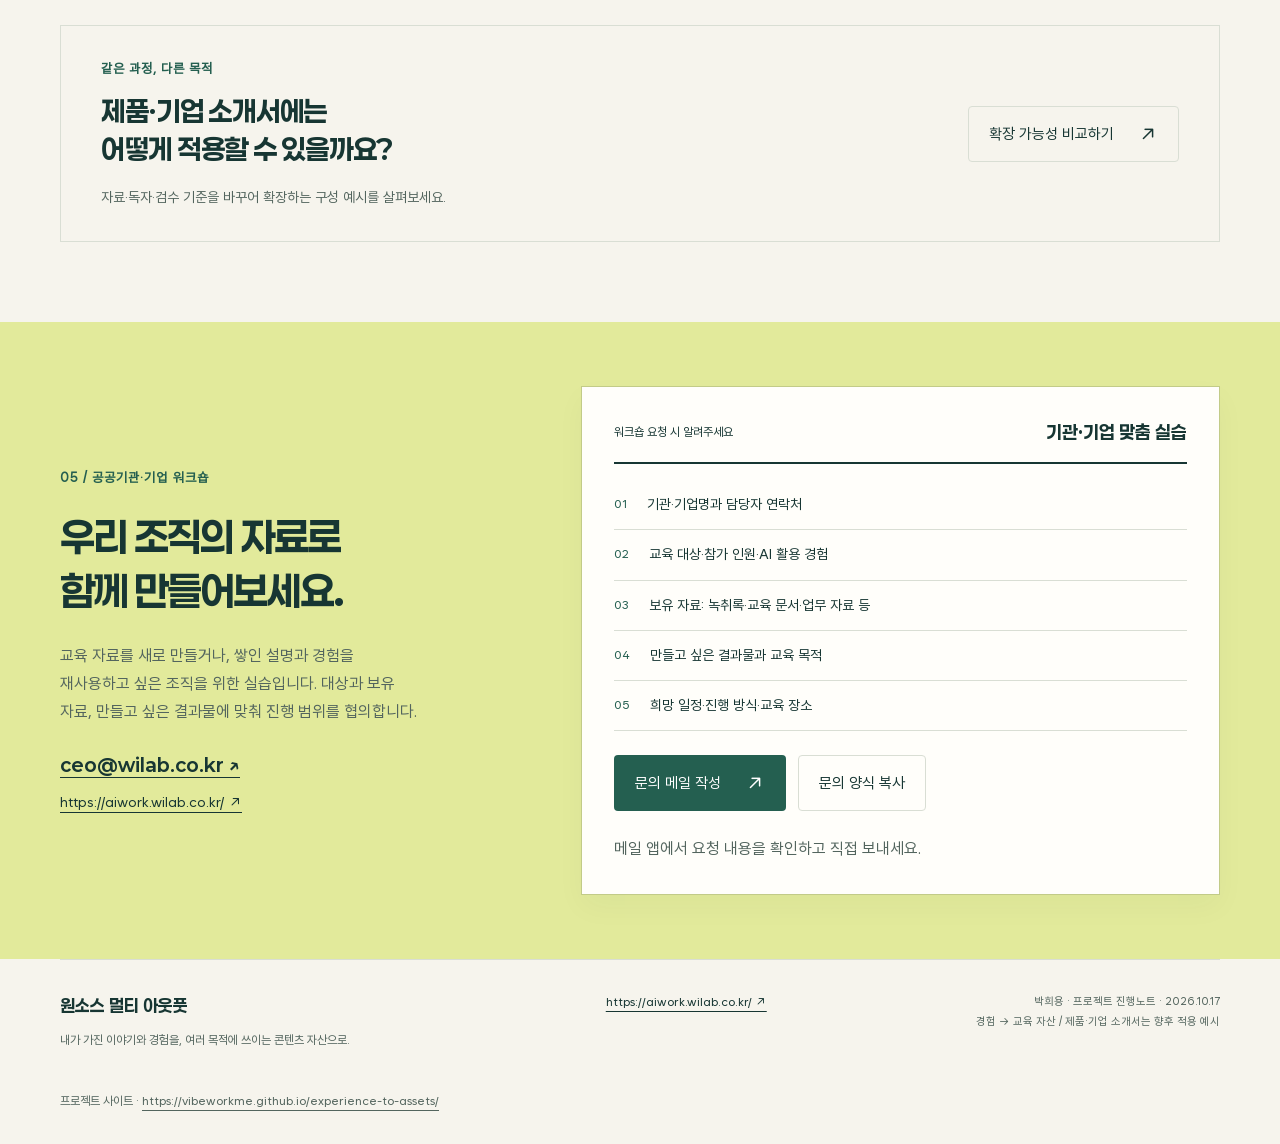
==== commit 16998490: "Embed project introduction video with native playback" ====
--- a/index.html
+++ b/index.html
@@ -30,6 +30,11 @@
       <div class="starting-heading"><p class="eyebrow">시작에 필요한 세 가지</p><p>책으로 남기고 싶은 마음이 있다면, 내 목소리부터 기록해 보세요.</p></div>
       <ol class="starting-points"><li><span class="starting-number">01</span><h3>본인의 의지</h3><p>누구에게 어떤 이야기를 남길지 정합니다. 거창한 주제가 아니어도 됩니다.</p></li><li><span class="starting-number">02</span><h3>녹음</h3><p>내가 아는 것과 겪은 일을 말로 남깁니다. 강의도, 하루의 짧은 기록도 원천이 됩니다.</p></li><li><span class="starting-number">03</span><h3>AI 활용</h3><p>녹취를 정리하고 목차·초안·편집 형식을 함께 만듭니다. 마지막 선택과 확인은 내가 합니다.</p></li></ol>
     </section>
+
+    <section id="project-film" class="film-band" aria-labelledby="film-title"><div class="section-width film-section">
+      <div class="section-heading"><div><p class="eyebrow">프로젝트 소개 영상</p><h2 id="film-title">책이 되는 과정,<br>영상으로 살펴보세요.</h2></div><p>강의 녹음에서 책과 워크북으로.<br>원소스 멀티 아웃풋 제작 이야기를 담았습니다.</p></div>
+      <figure><video id="project-video" controls playsinline preload="none" poster="assets/project-film-poster.jpg" width="1920" height="1080" aria-label="원소스 멀티 아웃풋 풍류 AI 프로젝트 소개 영상" aria-describedby="film-caption"><source src="media/pungryu-ai-one-source-multi-output.mp4" type="video/mp4">이 브라우저에서는 영상을 재생할 수 없습니다. 아래 링크에서 영상 파일을 직접 열어 보세요.</video><figcaption id="film-caption"><span>원소스 멀티 아웃풋 · 풍류 AI · 1분 03초</span><a href="media/pungryu-ai-one-source-multi-output.mp4" target="_blank" rel="noopener">영상 파일 직접 열기 ↗</a></figcaption></figure>
+    </div></section>
 
     <section id="results" class="process-band results-band" aria-labelledby="results-title"><div class="section-width"><div class="section-heading"><div><p class="eyebrow">01 / 먼저 결과를 확인하세요</p><h2 id="results-title">이 과정으로,<br>여기까지 만들었습니다.</h2></div><p>같은 강의 자료에서 설명을 읽는 책,<br>직접 써보는 워크북, 시각 예제로 발전시켰습니다.</p></div><div class="result-grid"><article><span class="result-number">01</span><h3>책과 워크북</h3><p>개념·사례·따라 하기·직접 작성·검토를 한 흐름으로 구성한 50쪽 PDF입니다.</p><a href="downloads/pungryu-ai-workbook-v13.pdf" target="_blank" rel="noopener">V13 PDF 보기 · 약 28MB ↗</a></article><article><span class="result-number">02</span><h3>다시 쓸 수 있는 원고</h3><p>원고·글꼴·이미지·조판 스크립트를 함께 보관해 수정과 재제작을 이어갑니다.</p><a href="downloads/editable-manuscript-v13.zip" download>편집 자료 받기 · 약 23MB ↓</a></article><article><span class="result-number">03</span><h3>직접 해보는 실습자료</h3><p>가상 공연 사실표, 요청문, 검토 연습용 초안과 수정 기록을 제공합니다.</p><a href="downloads/practice-materials-v13.zip" download>실습자료 10개 받기 ↓</a></article></div><aside id="download-usage" class="source-rule" aria-labelledby="download-usage-title"><strong id="download-usage-title">자료 이용 안내</strong><p>개인 학습과 조직 내부 실습에 무료로 활용할 수 있습니다. 출처를 표시해 주세요. 자료의 재배포·재판매 및 외부 유료교육 활용은 <a href="#workshop">사전 문의</a> 바랍니다. 포함된 글꼴은 각 라이선스를 따릅니다.</p></aside></div></section>
 
--- a/project.css
+++ b/project.css
@@ -6,4 +6,6 @@
 .format-preview{grid-template-rows:minmax(0,1fr);grid-template-columns:minmax(0,1fr)}
 @media(max-width:960px){.story-intro,.everyday-section{gap:32px}.story-section h2,.everyday-section h2{font-size:34px}.starting-points{gap:24px}.format-gallery{gap:24px}.format-preview{padding:16px}.daily-sheet{padding:24px}}
 @media(max-width:620px){.story-section,.format-section,.everyday-section{padding-block:48px}.story-intro,.everyday-section{grid-template-columns:1fr;gap:24px}.story-section h2,.everyday-section h2{font-size:28px}.recording-flow{grid-template-columns:1fr;gap:12px;margin-top:24px;padding-block:20px}.recording-flow li{flex-direction:row;gap:16px;align-items:center}.recording-flow span{min-width:24px}.starting-heading{margin-top:32px}.starting-points{grid-template-columns:1fr;gap:24px;margin-top:24px}.starting-points li{display:grid;grid-template-columns:64px 1fr;column-gap:16px}.starting-number{grid-row:1/3}.starting-points h3{font-size:24px;margin-top:0}.starting-points p{margin-top:8px;max-width:none}.format-gallery{grid-template-columns:1fr;gap:32px}.format-preview{height:320px;padding:24px}.format-card figcaption{padding-top:20px}.format-note{font-size:13px;margin-top:24px}.everyday-copy>p:not(.eyebrow){font-size:15px;margin-top:20px}.daily-sheet{padding:24px 20px}.daily-sheet h3{font-size:24px}.daily-sheet li{font-size:14px}.daily-sheet blockquote{font-size:14px}.everyday-copy .button{font-size:14px}}
+.film-band{background:var(--surface)}.film-section{padding-block:64px}.film-section figure{margin:0}.film-section video{display:block;width:100%;height:auto;aspect-ratio:16/9;background:var(--ink);border:1px solid var(--line)}.film-section figcaption{display:flex;justify-content:space-between;align-items:center;gap:16px;flex-wrap:wrap;margin-top:16px;font-size:13px;color:var(--muted)}.film-section figcaption a{display:inline-flex;align-items:center;min-height:44px}
+@media(max-width:620px){.film-section{padding-block:48px}}
 @media print{.home-nav,.hero-actions,.worksheet-actions{display:none!important}.follow-steps details:not([open]) .step-body{display:block}.follow-steps summary{break-after:avoid}.result-grid,.note-grid{break-inside:avoid}}
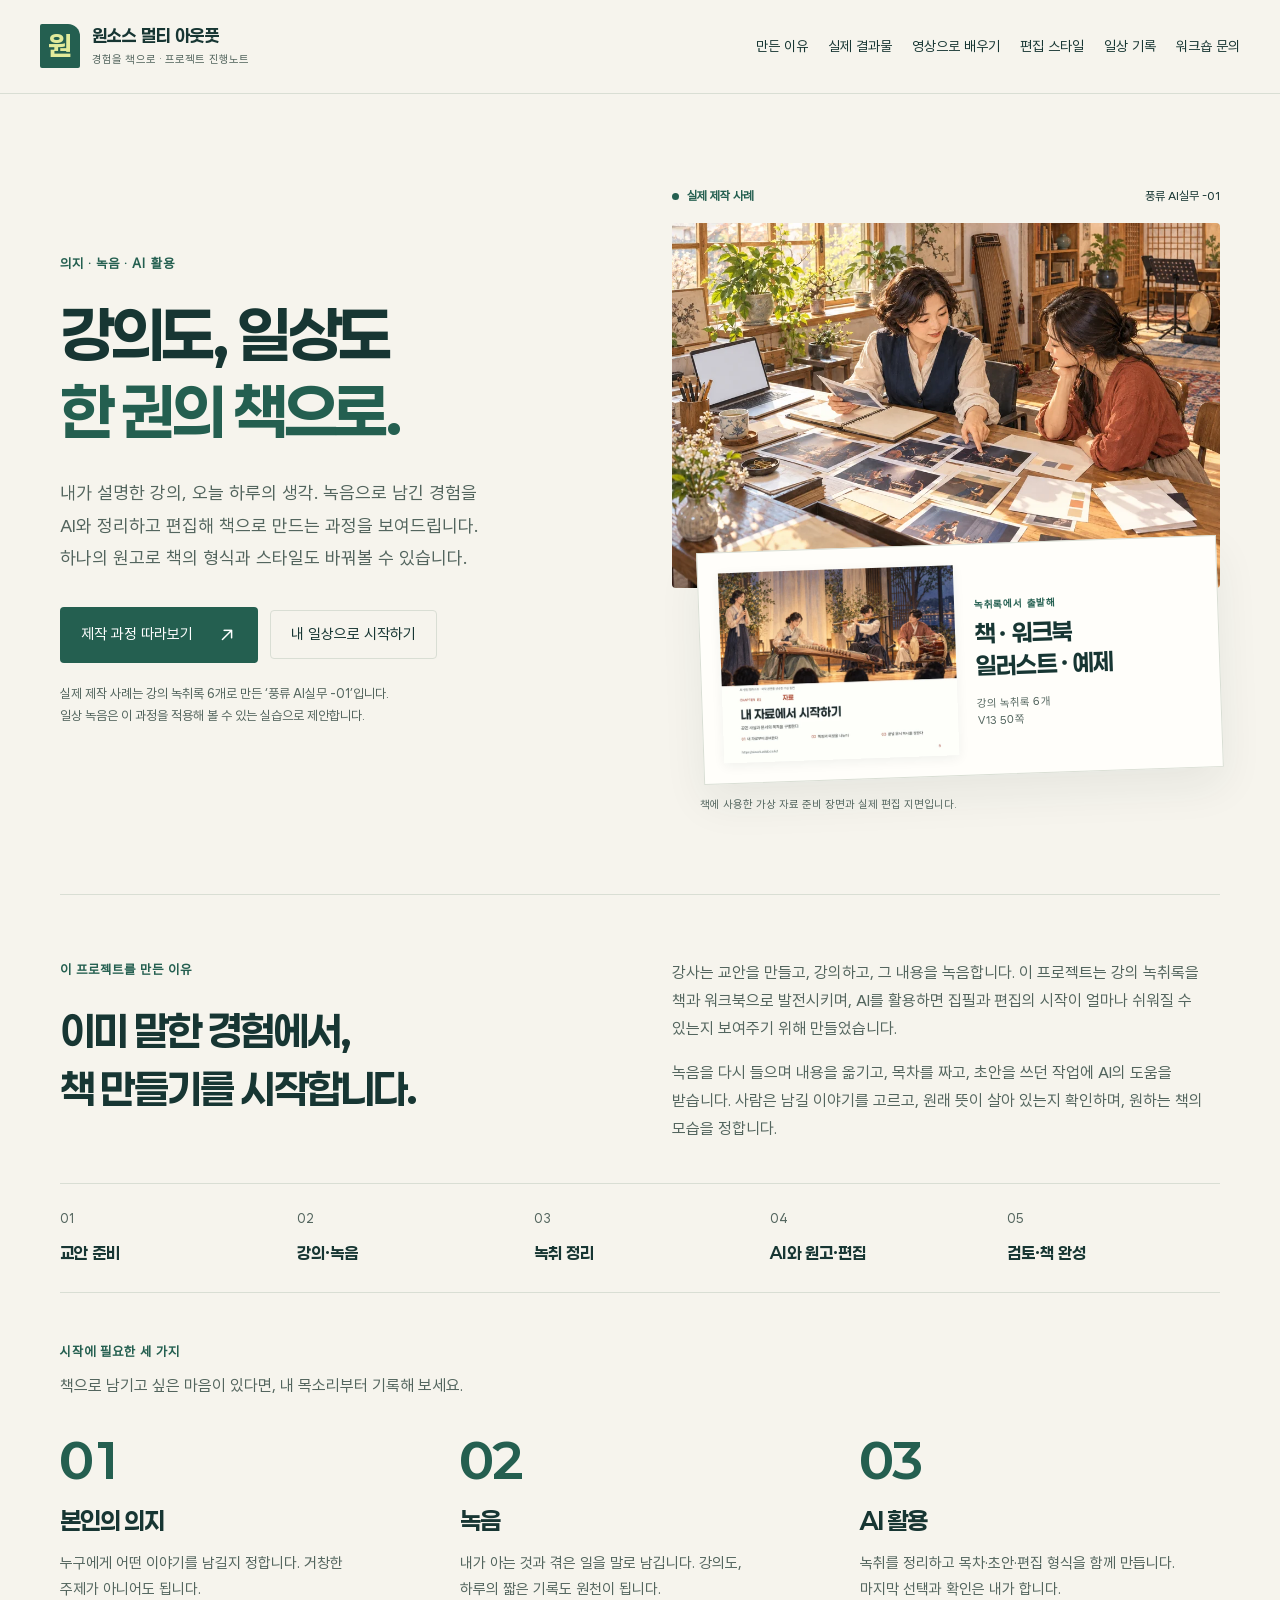
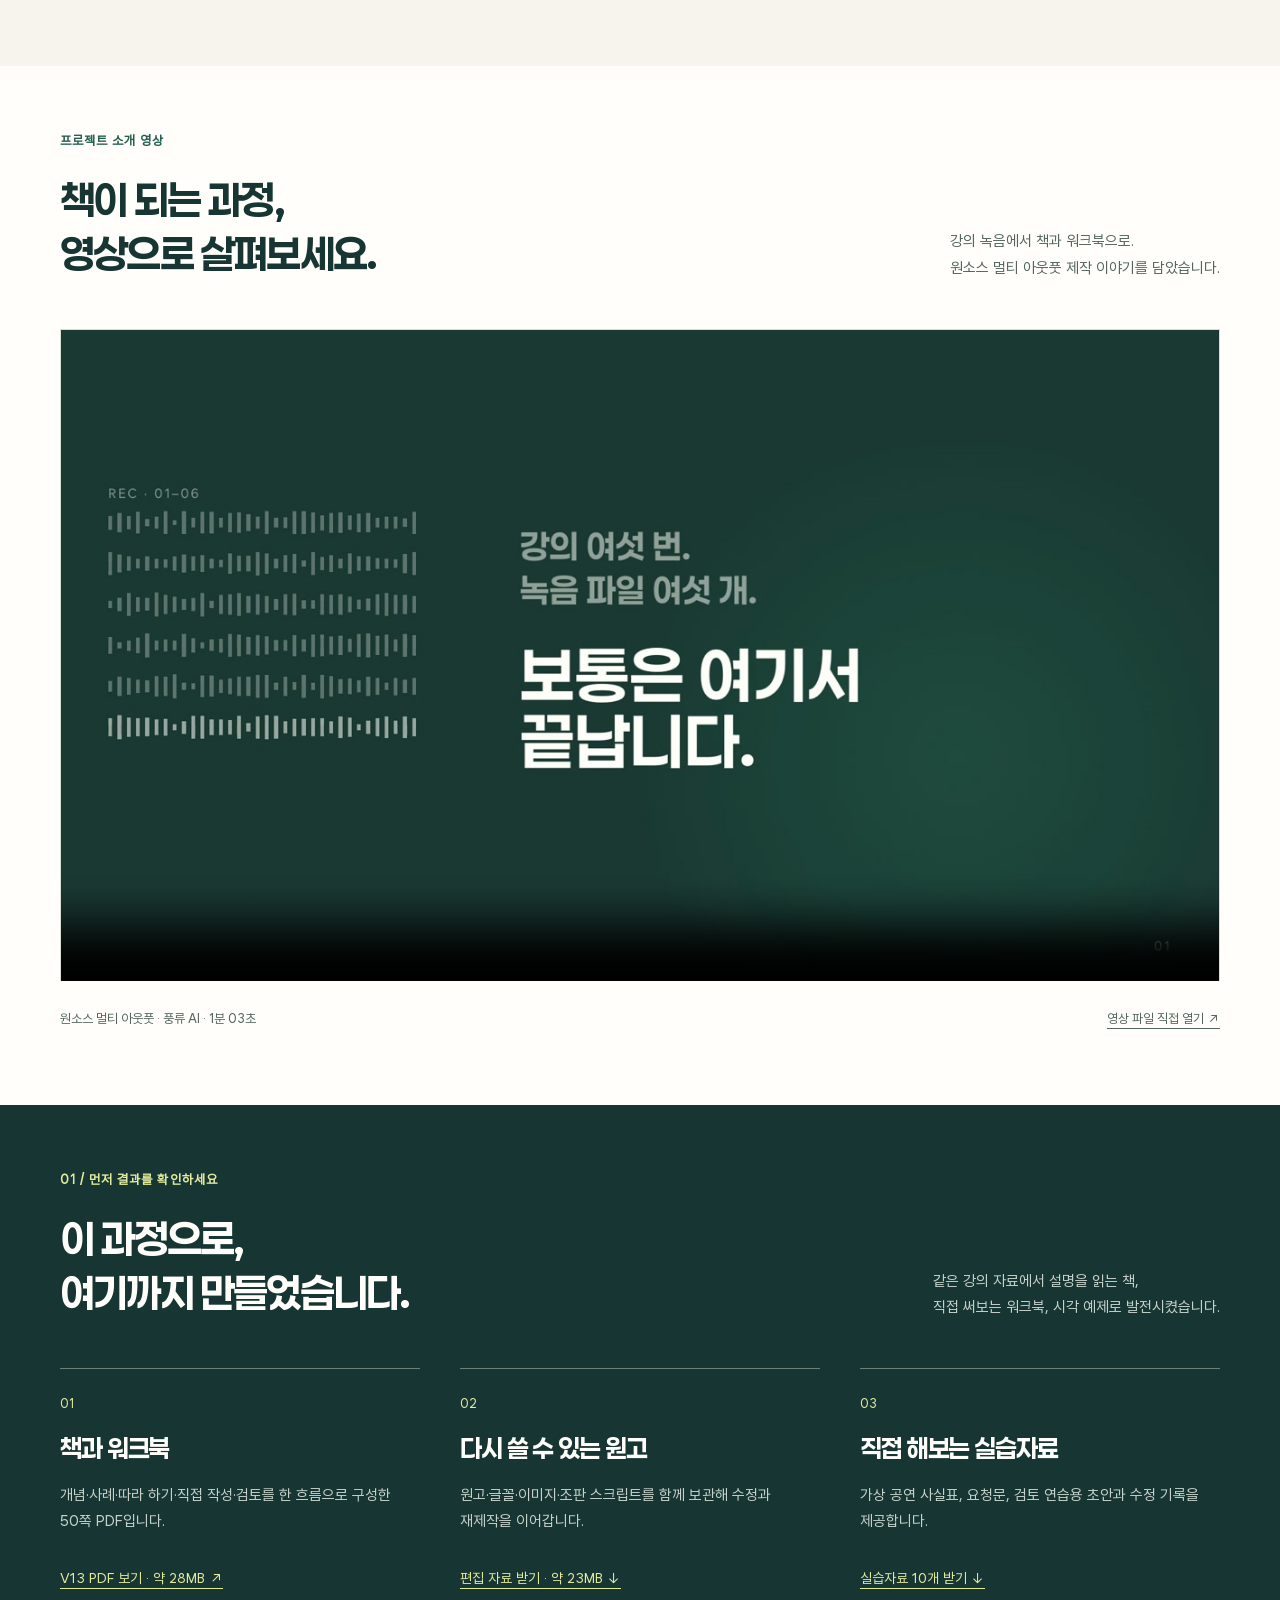
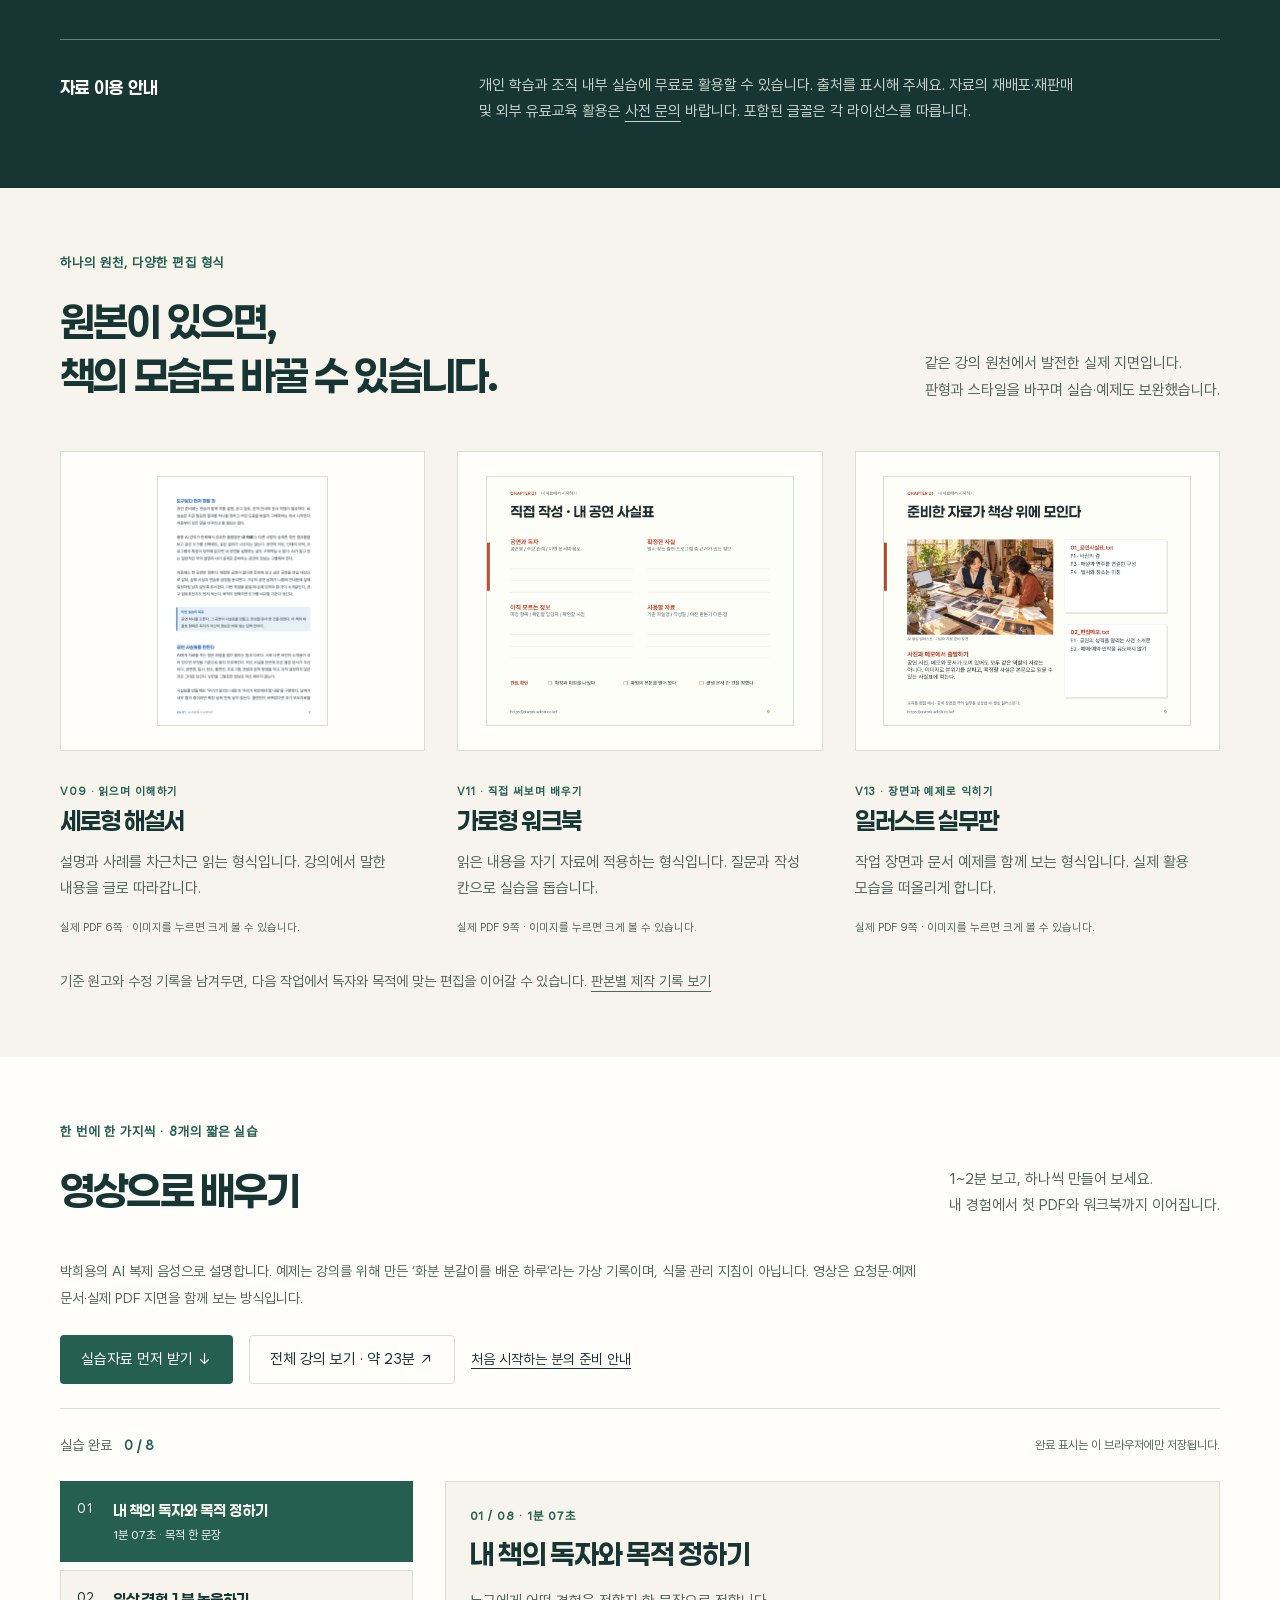
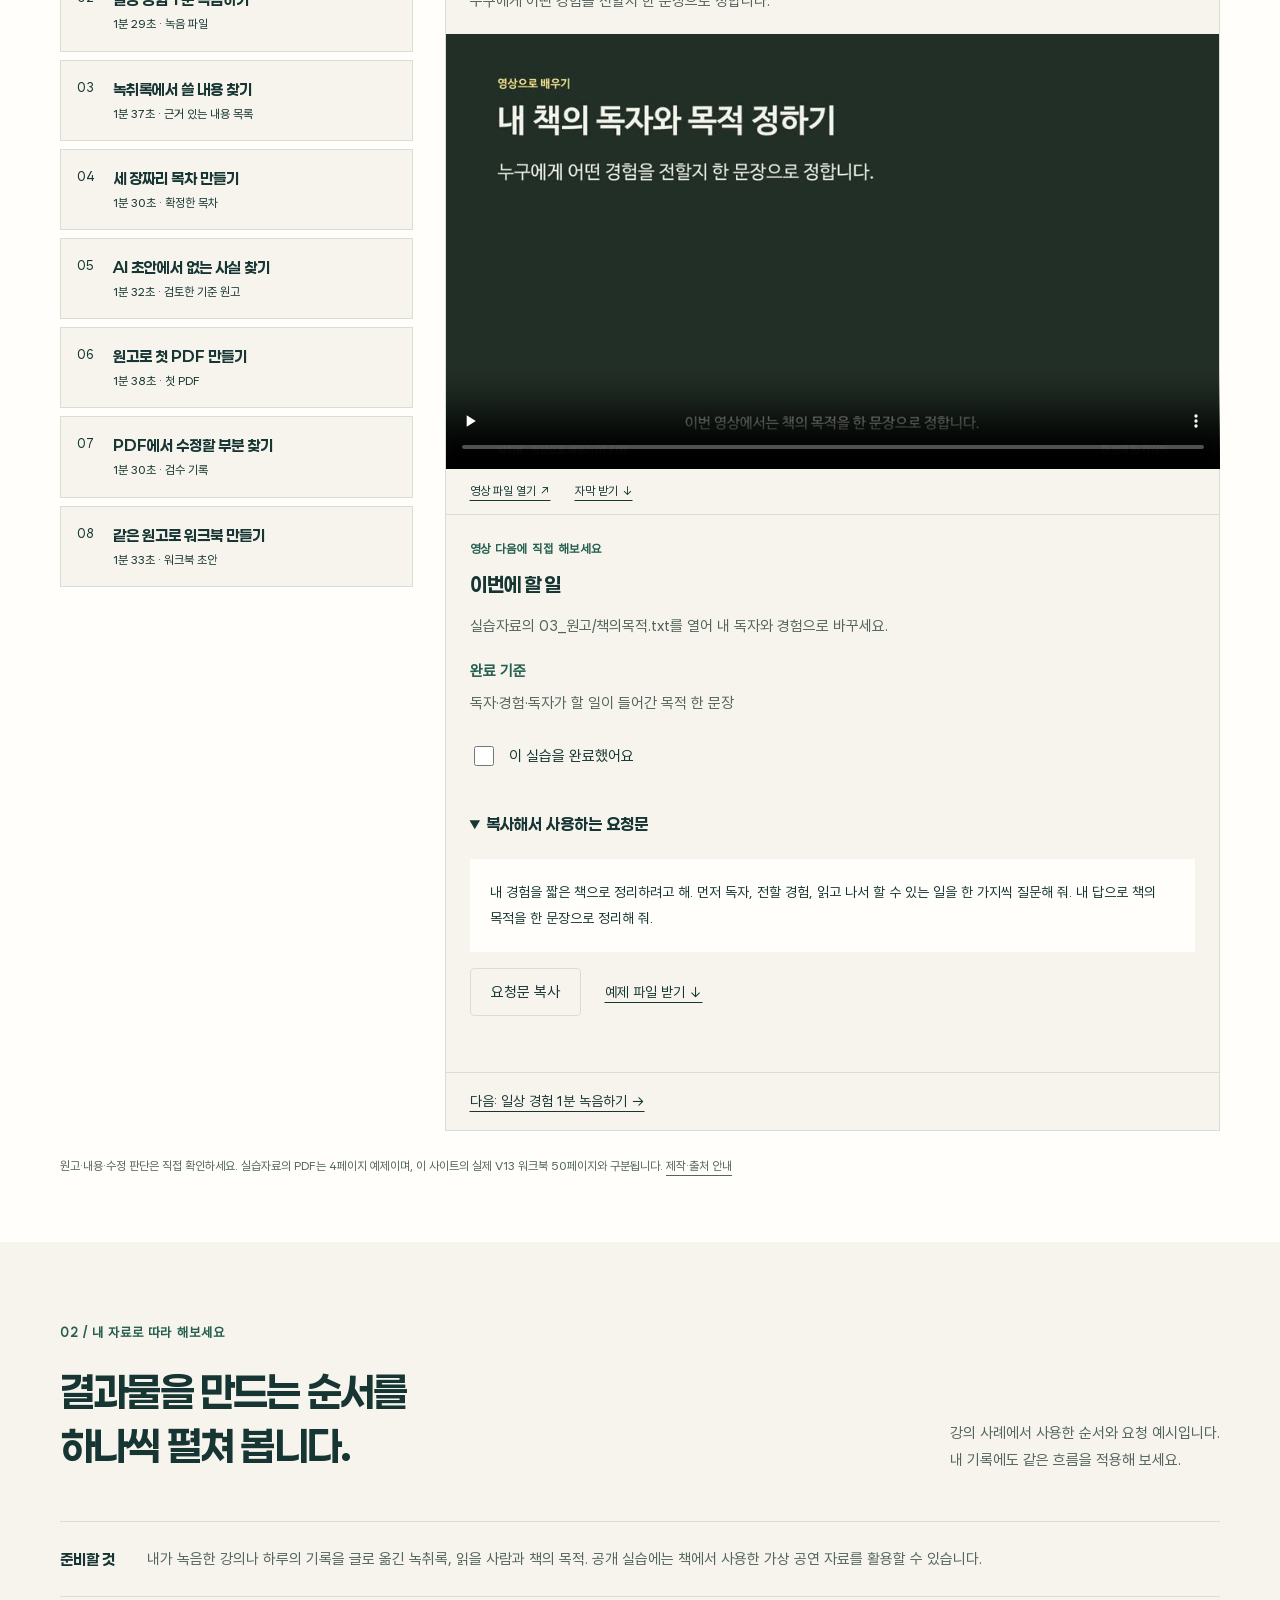
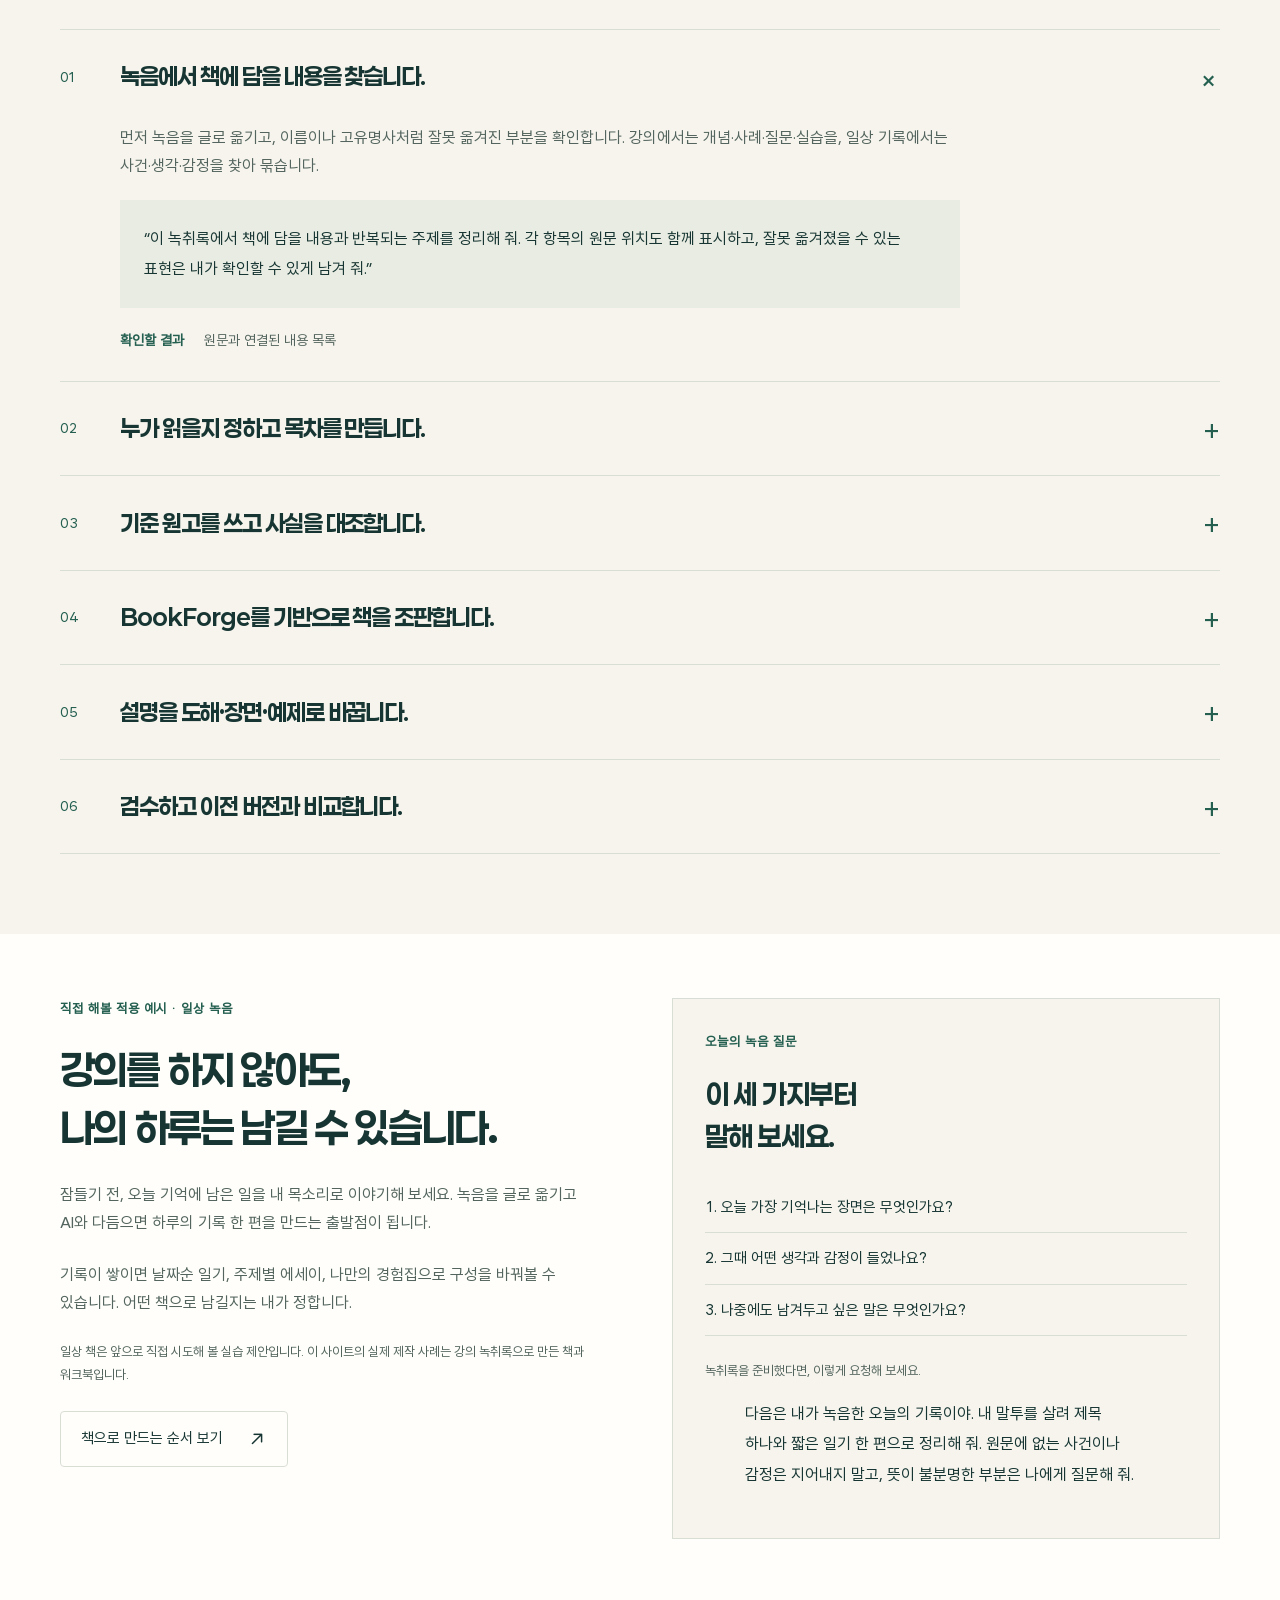
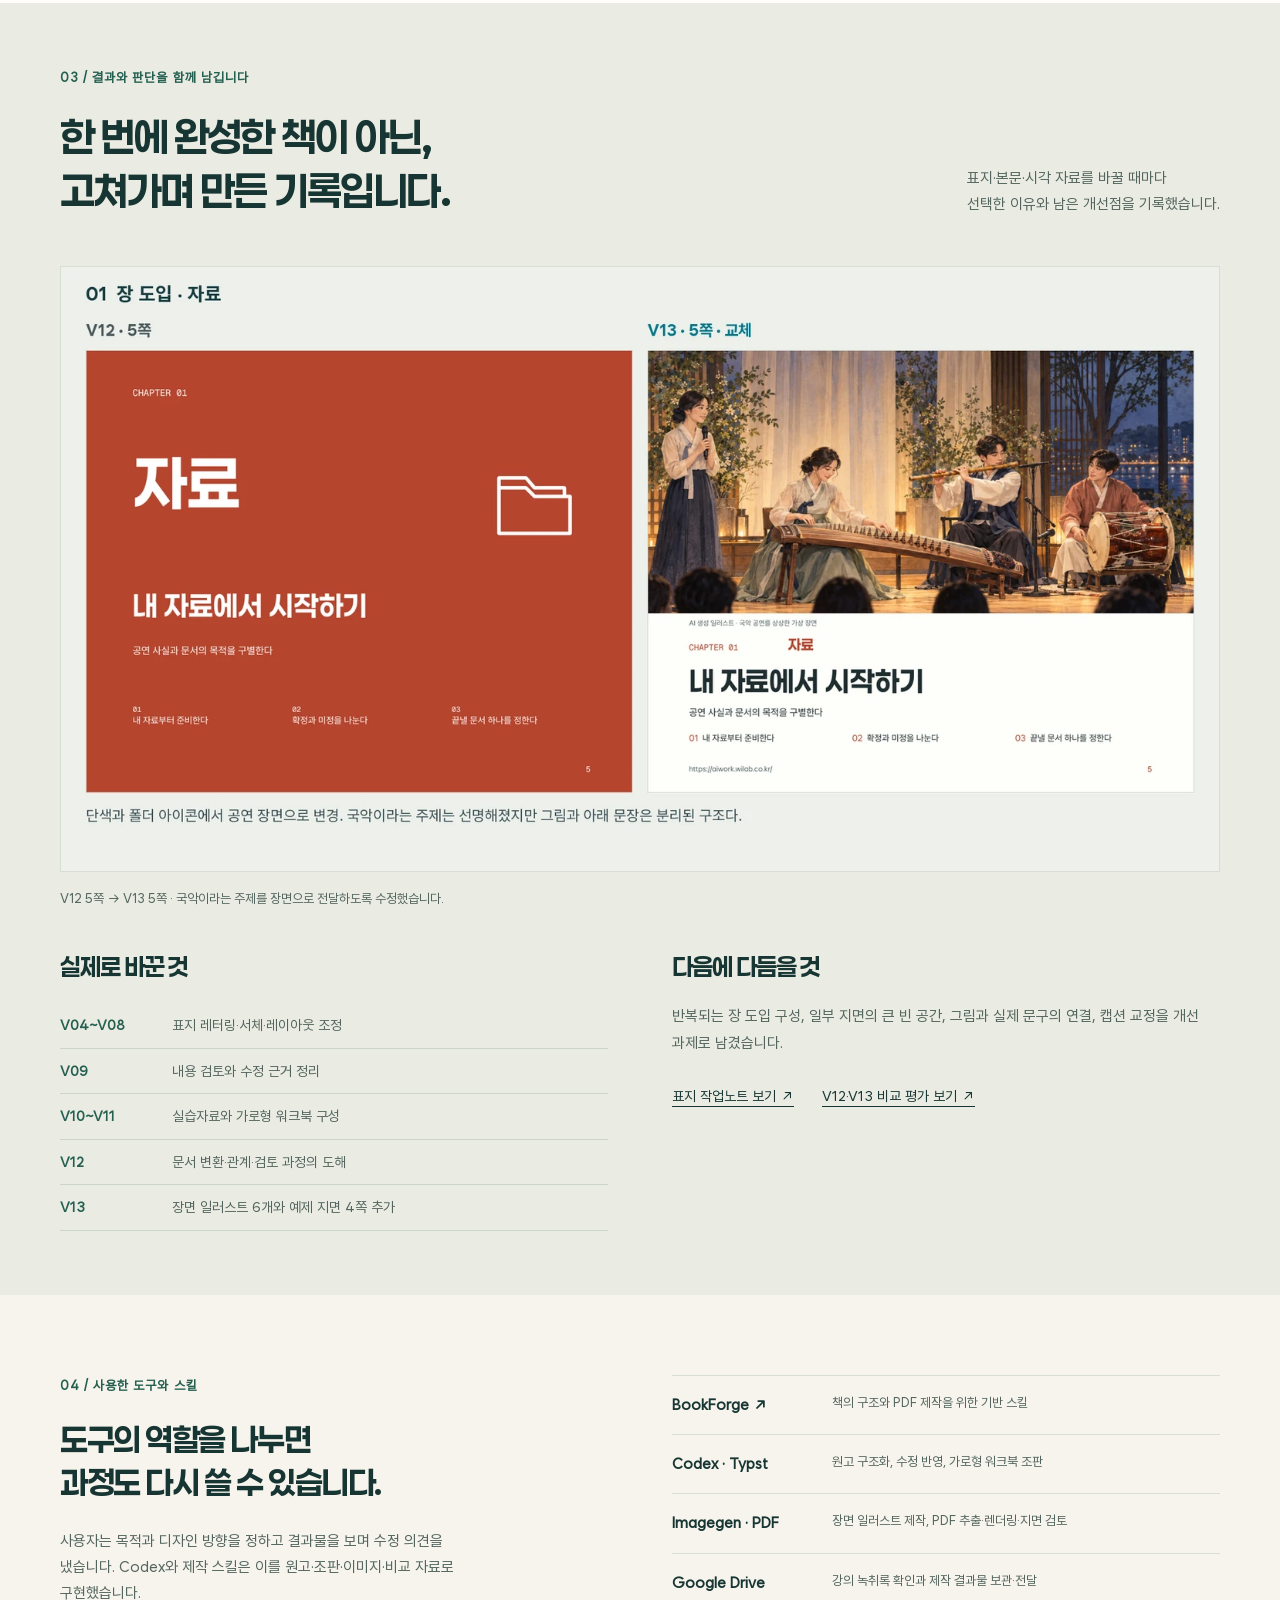
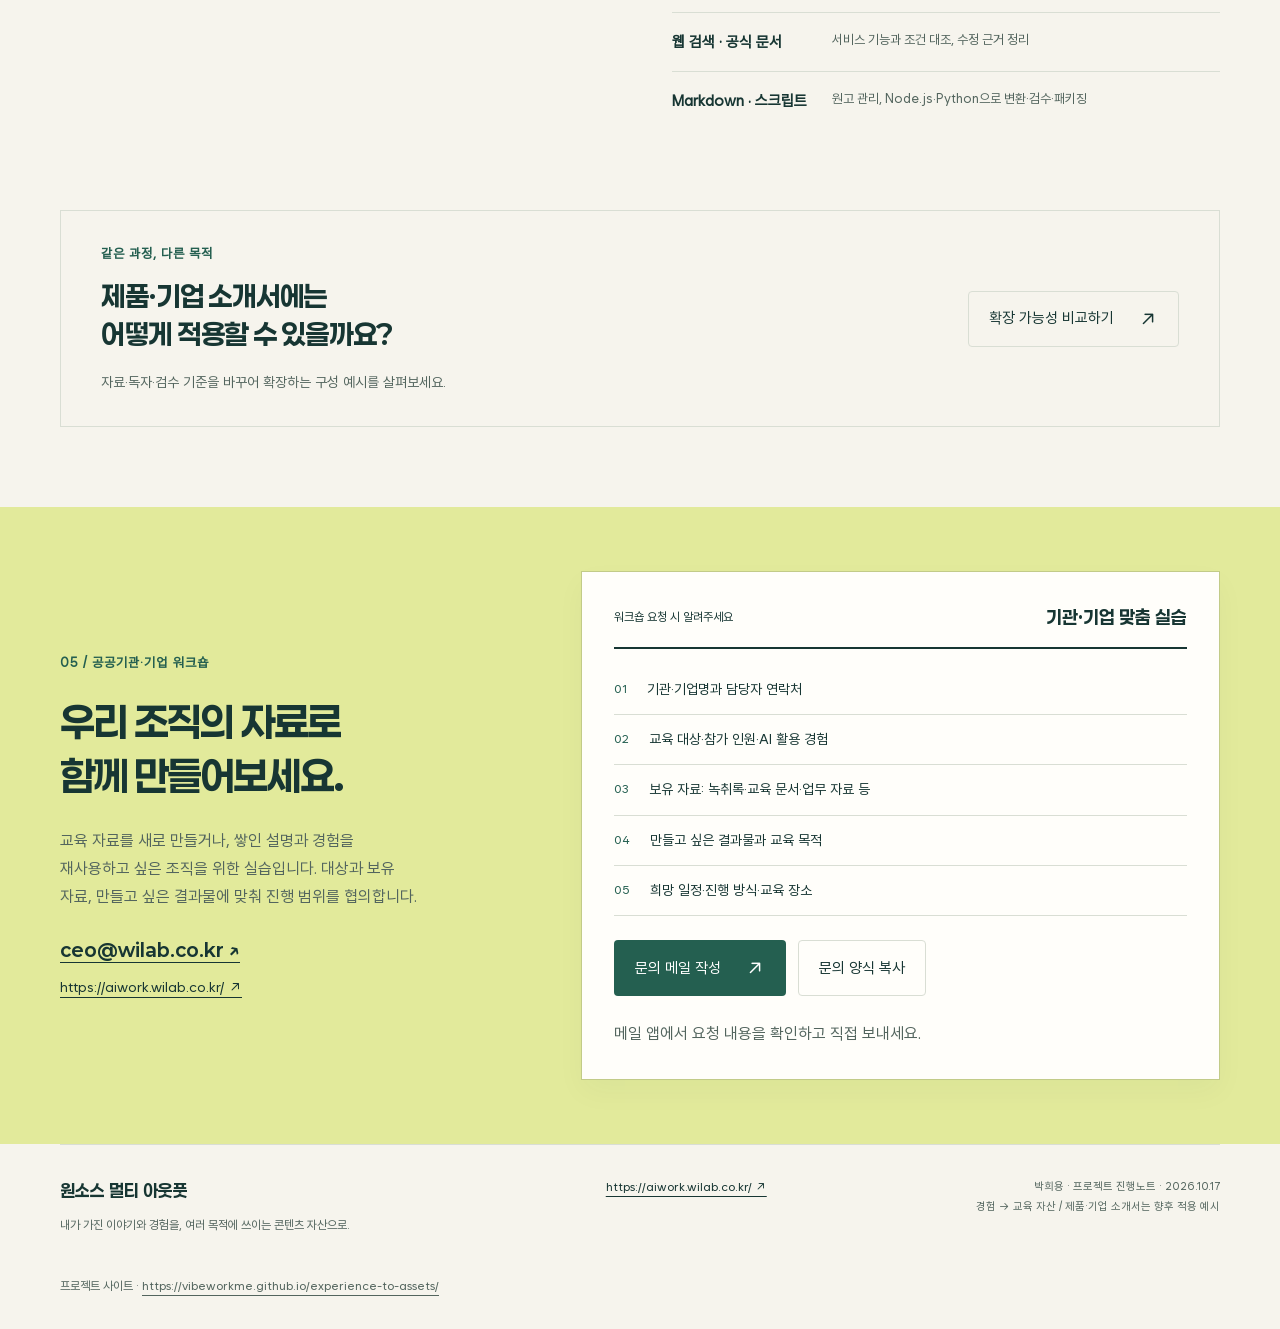
==== commit 2cbd4e6b: "Add eight short video lessons with guided practice" ====
--- a/index.html
+++ b/index.html
@@ -16,11 +16,13 @@
   <link rel="preload" href="assets/WantedSans-Regular.ttf" as="font" type="font/ttf" crossorigin>
   <link rel="stylesheet" href="styles.css">
   <link rel="stylesheet" href="project.css">
+  <link rel="stylesheet" href="learning.css">
+  <script src="learning.js" defer></script>
   <script src="project.js" defer></script>
 </head>
 <body>
   <a class="skip" href="#main">본문으로 건너뛰기</a>
-  <header class="site-header"><a class="brand" href="index.html"><span class="brand-mark" aria-hidden="true">원</span><span>원소스 멀티 아웃풋<small>경험을 책으로 · 프로젝트 진행노트</small></span></a><nav class="home-nav" aria-label="사이트 목차"><a href="#purpose">만든 이유</a><a href="#results">실제 결과물</a><a href="#formats">편집 스타일</a><a href="#everyday">일상 기록</a><a href="#workshop">워크숍 문의</a></nav></header>
+  <header class="site-header"><a class="brand" href="index.html"><span class="brand-mark" aria-hidden="true">원</span><span>원소스 멀티 아웃풋<small>경험을 책으로 · 프로젝트 진행노트</small></span></a><nav class="home-nav" aria-label="사이트 목차"><a href="#purpose">만든 이유</a><a href="#results">실제 결과물</a><a href="#video-learning">영상으로 배우기</a><a href="#formats">편집 스타일</a><a href="#everyday">일상 기록</a><a href="#workshop">워크숍 문의</a></nav></header>
   <main id="main">
     <section class="hero section-width" aria-labelledby="hero-title"><div class="hero-copy"><p class="eyebrow">의지 · 녹음 · AI 활용</p><h1 id="hero-title">강의도, 일상도<br><span>한 권의 책으로.</span></h1><p class="hero-lede">내가 설명한 강의, 오늘 하루의 생각. 녹음으로 남긴 경험을 AI와 정리하고 편집해 책으로 만드는 과정을 보여드립니다. 하나의 원고로 책의 형식과 스타일도 바꿔볼 수 있습니다.</p><div class="hero-actions"><a class="button primary" href="#follow">제작 과정 따라보기 <span aria-hidden="true">↗</span></a><a class="button secondary" href="#everyday">내 일상으로 시작하기</a></div><p class="hero-note">실제 제작 사례는 강의 녹취록 6개로 만든 ‘풍류 AI실무 -01’입니다.<br>일상 녹음은 이 과정을 적용해 볼 수 있는 실습으로 제안합니다.</p></div><figure class="hero-visual"><div class="visual-heading"><span class="status actual">실제 제작 사례</span><span>풍류 AI실무 -01</span></div><img class="scene" src="assets/planning.webp" width="1000" height="667" alt="공연 사진과 문서를 검토하는 자료 준비 장면을 그린 AI 생성 일러스트." fetchpriority="high"><div class="proof-paper"><img src="assets/book-page.webp" width="620" height="502" alt="공연 일러스트와 학습 항목을 배치한 실제 V13 책의 장 도입 지면."><div><span class="eyebrow">녹취록에서 출발해</span><strong>책 · 워크북<br>일러스트 · 예제</strong><p>강의 녹취록 6개<br>V13 50쪽</p></div></div><figcaption>책에 사용한 가상 자료 준비 장면과 실제 편집 지면입니다.</figcaption></figure></section>
 
@@ -43,6 +45,95 @@
       <div class="format-gallery"><figure class="format-card"><a class="format-preview" href="assets/style-v09.png" target="_blank" rel="noopener" aria-label="V09 세로형 해설서 실제 지면 크게 보기"><img src="assets/style-v09.png" width="680" height="1000" alt="V09 PDF 6쪽. 세로 지면에 긴 설명과 핵심 문장을 배치한 해설서." loading="lazy"></a><figcaption><span class="eyebrow">V09 · 읽으며 이해하기</span><h3>세로형 해설서</h3><p>설명과 사례를 차근차근 읽는 형식입니다. 강의에서 말한 내용을 글로 따라갑니다.</p><small>실제 PDF 6쪽 · 이미지를 누르면 크게 볼 수 있습니다.</small></figcaption></figure><figure class="format-card"><a class="format-preview" href="assets/style-v11.png" target="_blank" rel="noopener" aria-label="V11 가로형 워크북 실제 지면 크게 보기"><img src="assets/style-v11.png" width="1000" height="810" alt="V11 PDF 9쪽. 공연 사실과 미정 정보를 직접 적는 칸을 배치한 가로형 워크북." loading="lazy"></a><figcaption><span class="eyebrow">V11 · 직접 써보며 배우기</span><h3>가로형 워크북</h3><p>읽은 내용을 자기 자료에 적용하는 형식입니다. 질문과 작성 칸으로 실습을 돕습니다.</p><small>실제 PDF 9쪽 · 이미지를 누르면 크게 볼 수 있습니다.</small></figcaption></figure><figure class="format-card"><a class="format-preview" href="assets/style-v13.png" target="_blank" rel="noopener" aria-label="V13 일러스트 실무판 실제 지면 크게 보기"><img src="assets/style-v13.png" width="1000" height="810" alt="V13 PDF 9쪽. 자료 준비 일러스트와 공연 사실표·편집 메모를 함께 배치한 실무 지면." loading="lazy"></a><figcaption><span class="eyebrow">V13 · 장면과 예제로 익히기</span><h3>일러스트 실무판</h3><p>작업 장면과 문서 예제를 함께 보는 형식입니다. 실제 활용 모습을 떠올리게 합니다.</p><small>실제 PDF 9쪽 · 이미지를 누르면 크게 볼 수 있습니다.</small></figcaption></figure></div>
       <p class="format-note">기준 원고와 수정 기록을 남겨두면, 다음 작업에서 독자와 목적에 맞는 편집을 이어갈 수 있습니다. <a href="#notes">판본별 제작 기록 보기</a></p>
     </section>
+    <section id="video-learning" class="learning-band" aria-labelledby="learning-title"><div class="section-width learning-section">
+      <div class="section-heading"><div><p class="eyebrow">한 번에 한 가지씩 · 8개의 짧은 실습</p><h2 id="learning-title">영상으로 배우기</h2></div><p>1~2분 보고, 하나씩 만들어 보세요.<br>내 경험에서 첫 PDF와 워크북까지 이어집니다.</p></div>
+      <p class="learning-intro">박희용의 AI 복제 음성으로 설명합니다. 예제는 강의를 위해 만든 ‘화분 분갈이를 배운 하루’라는 가상 기록이며, 식물 관리 지침이 아닙니다. 영상은 요청문·예제 문서·실제 PDF 지면을 함께 보는 방식입니다.</p>
+      <div class="learning-downloads"><a class="button primary" href="downloads/learning/practice.zip" download>실습자료 먼저 받기 ↓</a><a class="button secondary" href="media/learning/full-course.mp4" target="_blank" rel="noopener">전체 강의 보기 · 약 23분 ↗</a><a href="downloads/learning/start.txt">처음 시작하는 분의 준비 안내</a></div>
+      <p class="learn-progress" role="status" aria-live="polite">실습 완료 <strong id="learn-progress-count">0 / 8</strong><span>완료 표시는 이 브라우저에만 저장됩니다.</span></p>
+      <div class="learning-layout"><nav class="learning-nav" aria-label="영상 학습 순서"><ol><li><a href="#learn-01" data-lesson-link="01"><span class="learn-number">01</span><span><strong>내 책의 독자와 목적 정하기</strong><small>1분 07초 · 목적 한 문장</small></span><span class="learn-done" aria-label="실습 완료" hidden>완료</span></a></li>
+<li><a href="#learn-02" data-lesson-link="02"><span class="learn-number">02</span><span><strong>일상 경험 1분 녹음하기</strong><small>1분 29초 · 녹음 파일</small></span><span class="learn-done" aria-label="실습 완료" hidden>완료</span></a></li>
+<li><a href="#learn-03" data-lesson-link="03"><span class="learn-number">03</span><span><strong>녹취록에서 쓸 내용 찾기</strong><small>1분 37초 · 근거 있는 내용 목록</small></span><span class="learn-done" aria-label="실습 완료" hidden>완료</span></a></li>
+<li><a href="#learn-04" data-lesson-link="04"><span class="learn-number">04</span><span><strong>세 장짜리 목차 만들기</strong><small>1분 30초 · 확정한 목차</small></span><span class="learn-done" aria-label="실습 완료" hidden>완료</span></a></li>
+<li><a href="#learn-05" data-lesson-link="05"><span class="learn-number">05</span><span><strong>AI 초안에서 없는 사실 찾기</strong><small>1분 32초 · 검토한 기준 원고</small></span><span class="learn-done" aria-label="실습 완료" hidden>완료</span></a></li>
+<li><a href="#learn-06" data-lesson-link="06"><span class="learn-number">06</span><span><strong>원고로 첫 PDF 만들기</strong><small>1분 38초 · 첫 PDF</small></span><span class="learn-done" aria-label="실습 완료" hidden>완료</span></a></li>
+<li><a href="#learn-07" data-lesson-link="07"><span class="learn-number">07</span><span><strong>PDF에서 수정할 부분 찾기</strong><small>1분 30초 · 검수 기록</small></span><span class="learn-done" aria-label="실습 완료" hidden>완료</span></a></li>
+<li><a href="#learn-08" data-lesson-link="08"><span class="learn-number">08</span><span><strong>같은 원고로 워크북 만들기</strong><small>1분 33초 · 워크북 초안</small></span><span class="learn-done" aria-label="실습 완료" hidden>완료</span></a></li></ol></nav><div class="learning-content"><article id="learn-01" class="learning-unit" aria-labelledby="learn-title-01">
+ <div class="learn-unit-heading"><p class="eyebrow">01 / 08 · 1분 07초</p><h3 id="learn-title-01">내 책의 독자와 목적 정하기</h3><p>누구에게 어떤 경험을 전할지 한 문장으로 정합니다.</p></div>
+ <video controls playsinline preload="none" width="1920" height="1080" poster="assets/learning/01.jpg" aria-label="내 책의 독자와 목적 정하기 강의 영상"><source src="media/learning/01.mp4" type="video/mp4"><track kind="captions" src="media/learning/01.vtt" srclang="ko" label="한국어">영상을 재생할 수 없으면 아래 영상 파일 링크를 이용하세요.</video>
+ <div class="learn-media-links"><a href="media/learning/01.mp4" target="_blank" rel="noopener">영상 파일 열기 ↗</a><a href="media/learning/01.vtt" download>자막 받기 ↓</a></div>
+ <div class="learn-practice"><p class="eyebrow">영상 다음에 직접 해보세요</p><h4>이번에 할 일</h4><p>실습자료의 03_원고/책의목적.txt를 열어 내 독자와 경험으로 바꾸세요.</p><p class="learn-criterion"><strong>완료 기준</strong> 독자·경험·독자가 할 일이 들어간 목적 한 문장</p><label class="learn-checkbox"><input type="checkbox" data-complete="01"> 이 실습을 완료했어요</label></div>
+ <details class="learn-prompt" open><summary>복사해서 사용하는 요청문</summary><pre id="learn-prompt-01">내 경험을 짧은 책으로 정리하려고 해. 먼저 독자, 전할 경험, 읽고 나서 할 수 있는 일을 한 가지씩 질문해 줘. 내 답으로 책의 목적을 한 문장으로 정리해 줘.</pre><div class="learn-prompt-actions"><button type="button" class="button secondary" data-copy-prompt="01">요청문 복사</button><a href="downloads/learning/materials/03_%EC%9B%90%EA%B3%A0/%EC%B1%85%EC%9D%98%EB%AA%A9%EC%A0%81.txt" download>예제 파일 받기 ↓</a></div><p class="learn-copy-status" role="status" aria-live="polite"></p></details>
+ <div class="learn-next"><a href="#learn-02" data-lesson-link="02">다음: 일상 경험 1분 녹음하기 →</a></div>
+ </article>
+<article id="learn-02" class="learning-unit" aria-labelledby="learn-title-02">
+ <div class="learn-unit-heading"><p class="eyebrow">02 / 08 · 1분 29초</p><h3 id="learn-title-02">일상 경험 1분 녹음하기</h3><p>기억에 남는 장면 하나를 목소리로 기록합니다.</p></div>
+ <video controls playsinline preload="none" width="1920" height="1080" poster="assets/learning/02.jpg" aria-label="일상 경험 1분 녹음하기 강의 영상"><source src="media/learning/02.mp4" type="video/mp4"><track kind="captions" src="media/learning/02.vtt" srclang="ko" label="한국어">영상을 재생할 수 없으면 아래 영상 파일 링크를 이용하세요.</video>
+ <div class="learn-media-links"><a href="media/learning/02.mp4" target="_blank" rel="noopener">영상 파일 열기 ↗</a><a href="media/learning/02.vtt" download>자막 받기 ↓</a></div>
+ <div class="learn-practice"><p class="eyebrow">영상 다음에 직접 해보세요</p><h4>이번에 할 일</h4><p>휴대전화 기본 녹음 앱에서 녹음 버튼을 누르고 세 질문에 답한 뒤 중지·저장하세요. 저장한 녹음을 텍스트로 변환하거나 예제 녹취록을 사용하세요.</p><p class="learn-criterion"><strong>완료 기준</strong> 다시 들을 수 있는 녹음 파일 또는 제공된 예제 녹취록</p><label class="learn-checkbox"><input type="checkbox" data-complete="02"> 이 실습을 완료했어요</label></div>
+ <details class="learn-prompt" open><summary>복사해서 사용하는 요청문</summary><pre id="learn-prompt-02">지금부터 오늘 기억에 남은 경험을 말할 거야. 1. 어떤 장면이었는지 2. 어떤 생각과 감정이 들었는지 3. 남겨두고 싶은 말이 무엇인지 순서대로 질문해 줘. 아직 이야기를 만들어 쓰지는 마.</pre><div class="learn-prompt-actions"><button type="button" class="button secondary" data-copy-prompt="02">요청문 복사</button><a href="downloads/learning/materials/02_%EB%85%B9%EC%B7%A8/%EC%98%88%EC%A0%9C_%EB%85%B9%EC%B7%A8%EB%A1%9D.txt" download>예제 파일 받기 ↓</a></div><p class="learn-copy-status" role="status" aria-live="polite"></p></details>
+ <div class="learn-next"><a href="#learn-03" data-lesson-link="03">다음: 녹취록에서 쓸 내용 찾기 →</a></div>
+ </article>
+<article id="learn-03" class="learning-unit" aria-labelledby="learn-title-03">
+ <div class="learn-unit-heading"><p class="eyebrow">03 / 08 · 1분 37초</p><h3 id="learn-title-03">녹취록에서 쓸 내용 찾기</h3><p>원문의 위치를 남기며 책에 쓸 내용을 고릅니다.</p></div>
+ <video controls playsinline preload="none" width="1920" height="1080" poster="assets/learning/03.jpg" aria-label="녹취록에서 쓸 내용 찾기 강의 영상"><source src="media/learning/03.mp4" type="video/mp4"><track kind="captions" src="media/learning/03.vtt" srclang="ko" label="한국어">영상을 재생할 수 없으면 아래 영상 파일 링크를 이용하세요.</video>
+ <div class="learn-media-links"><a href="media/learning/03.mp4" target="_blank" rel="noopener">영상 파일 열기 ↗</a><a href="media/learning/03.vtt" download>자막 받기 ↓</a></div>
+ <div class="learn-practice"><p class="eyebrow">영상 다음에 직접 해보세요</p><h4>이번에 할 일</h4><p>예제_녹취록.txt 내용을 AI 대화창에 붙이고 아래 요청문을 입력하세요. 결과의 원문 위치 한 곳을 직접 대조하세요.</p><p class="learn-criterion"><strong>완료 기준</strong> 주제·핵심 내용·원문 위치가 있는 목록</p><label class="learn-checkbox"><input type="checkbox" data-complete="03"> 이 실습을 완료했어요</label></div>
+ <details class="learn-prompt" open><summary>복사해서 사용하는 요청문</summary><pre id="learn-prompt-03">다음 녹취록에서 책에 쓸 내용을 주제별로 묶어 줘. 각 항목에 주제, 핵심 내용, 원문 시간 또는 문단 위치를 적어 줘. 원문에 없는 사실은 추가하지 말고 불분명한 내용은 질문으로 남겨 줘.
+
+[여기에 녹취록 붙여넣기]</pre><div class="learn-prompt-actions"><button type="button" class="button secondary" data-copy-prompt="03">요청문 복사</button><a href="downloads/learning/materials/02_%EB%85%B9%EC%B7%A8/%EB%82%B4%EC%9A%A9%EB%AA%A9%EB%A1%9D.txt" download>예제 파일 받기 ↓</a></div><p class="learn-copy-status" role="status" aria-live="polite"></p></details>
+ <div class="learn-next"><a href="#learn-04" data-lesson-link="04">다음: 세 장짜리 목차 만들기 →</a></div>
+ </article>
+<article id="learn-04" class="learning-unit" aria-labelledby="learn-title-04">
+ <div class="learn-unit-heading"><p class="eyebrow">04 / 08 · 1분 30초</p><h3 id="learn-title-04">세 장짜리 목차 만들기</h3><p>내용 목록을 독자가 이해할 순서로 바꿉니다.</p></div>
+ <video controls playsinline preload="none" width="1920" height="1080" poster="assets/learning/04.jpg" aria-label="세 장짜리 목차 만들기 강의 영상"><source src="media/learning/04.mp4" type="video/mp4"><track kind="captions" src="media/learning/04.vtt" srclang="ko" label="한국어">영상을 재생할 수 없으면 아래 영상 파일 링크를 이용하세요.</video>
+ <div class="learn-media-links"><a href="media/learning/04.mp4" target="_blank" rel="noopener">영상 파일 열기 ↗</a><a href="media/learning/04.vtt" download>자막 받기 ↓</a></div>
+ <div class="learn-practice"><p class="eyebrow">영상 다음에 직접 해보세요</p><h4>이번에 할 일</h4><p>목적 한 문장과 내용 목록을 AI에 붙이고 요청문을 실행하세요. 세 장의 순서를 정해 목차_v01.txt에 저장하세요.</p><p class="learn-criterion"><strong>완료 기준</strong> 각 장의 목표·원문 근거·짧은 실습이 있는 목차</p><label class="learn-checkbox"><input type="checkbox" data-complete="04"> 이 실습을 완료했어요</label></div>
+ <details class="learn-prompt" open><summary>복사해서 사용하는 요청문</summary><pre id="learn-prompt-04">다음 목적과 내용 목록으로 초보자용 세 장짜리 목차를 만들어 줘. 각 장마다 독자가 알게 될 것, 사용할 원문 항목, 짧은 실습 하나를 적어 줘. 원문 근거가 없는 주제는 넣지 마.
+
+[목적과 내용 목록 붙여넣기]</pre><div class="learn-prompt-actions"><button type="button" class="button secondary" data-copy-prompt="04">요청문 복사</button><a href="downloads/learning/materials/03_%EC%9B%90%EA%B3%A0/%EB%AA%A9%EC%B0%A8_v01.txt" download>예제 파일 받기 ↓</a></div><p class="learn-copy-status" role="status" aria-live="polite"></p></details>
+ <div class="learn-next"><a href="#learn-05" data-lesson-link="05">다음: AI 초안에서 없는 사실 찾기 →</a></div>
+ </article>
+<article id="learn-05" class="learning-unit" aria-labelledby="learn-title-05">
+ <div class="learn-unit-heading"><p class="eyebrow">05 / 08 · 1분 32초</p><h3 id="learn-title-05">AI 초안에서 없는 사실 찾기</h3><p>그럴듯한 문장을 원문과 대조해 고칩니다.</p></div>
+ <video controls playsinline preload="none" width="1920" height="1080" poster="assets/learning/05.jpg" aria-label="AI 초안에서 없는 사실 찾기 강의 영상"><source src="media/learning/05.mp4" type="video/mp4"><track kind="captions" src="media/learning/05.vtt" srclang="ko" label="한국어">영상을 재생할 수 없으면 아래 영상 파일 링크를 이용하세요.</video>
+ <div class="learn-media-links"><a href="media/learning/05.mp4" target="_blank" rel="noopener">영상 파일 열기 ↗</a><a href="media/learning/05.vtt" download>자막 받기 ↓</a></div>
+ <div class="learn-practice"><p class="eyebrow">영상 다음에 직접 해보세요</p><h4>이번에 할 일</h4><p>잘못추가한초안.txt와 예제_녹취록.txt를 비교하세요. 없는 사실 하나를 수정하고 수정기록.csv에 이유를 적으세요.</p><p class="learn-criterion"><strong>완료 기준</strong> 없는 사실을 고친 기준 원고와 수정 이유</p><label class="learn-checkbox"><input type="checkbox" data-complete="05"> 이 실습을 완료했어요</label></div>
+ <details class="learn-prompt" open><summary>복사해서 사용하는 요청문</summary><pre id="learn-prompt-05">다음 원문과 초안을 대조해 줘. 초안의 주장마다 원문 근거, 일치 여부, 수정 제안을 표로 적어 줘. 원문에 없는 사건·숫자·전문 지식은 추가하지 마.
+
+[원문]
+[초안]</pre><div class="learn-prompt-actions"><button type="button" class="button secondary" data-copy-prompt="05">요청문 복사</button><a href="downloads/learning/materials/03_%EC%9B%90%EA%B3%A0/%EC%9E%98%EB%AA%BB%EC%B6%94%EA%B0%80%ED%95%9C%EC%B4%88%EC%95%88.txt" download>예제 파일 받기 ↓</a></div><p class="learn-copy-status" role="status" aria-live="polite"></p></details>
+ <div class="learn-next"><a href="#learn-06" data-lesson-link="06">다음: 원고로 첫 PDF 만들기 →</a></div>
+ </article>
+<article id="learn-06" class="learning-unit" aria-labelledby="learn-title-06">
+ <div class="learn-unit-heading"><p class="eyebrow">06 / 08 · 1분 38초</p><h3 id="learn-title-06">원고로 첫 PDF 만들기</h3><p>검토한 원고를 PDF와 편집 파일로 남깁니다.</p></div>
+ <video controls playsinline preload="none" width="1920" height="1080" poster="assets/learning/06.jpg" aria-label="원고로 첫 PDF 만들기 강의 영상"><source src="media/learning/06.mp4" type="video/mp4"><track kind="captions" src="media/learning/06.vtt" srclang="ko" label="한국어">영상을 재생할 수 없으면 아래 영상 파일 링크를 이용하세요.</video>
+ <div class="learn-media-links"><a href="media/learning/06.mp4" target="_blank" rel="noopener">영상 파일 열기 ↗</a><a href="media/learning/06.vtt" download>자막 받기 ↓</a></div>
+ <div class="learn-practice"><p class="eyebrow">영상 다음에 직접 해보세요</p><h4>이번에 할 일</h4><p>Codex에서 실습 폴더를 열고 기준원고_v02.md를 지정해 요청하세요. 환경 확인 뒤 생성된 PDF를 열고 편집 파일도 보관하세요. 예제 결과는 04_PDF/실습예제.pdf입니다.</p><p class="learn-criterion"><strong>완료 기준</strong> 직접 열어 본 PDF와 수정 가능한 제작 파일</p><label class="learn-checkbox"><input type="checkbox" data-complete="06"> 이 실습을 완료했어요</label></div>
+ <details class="learn-prompt" open><summary>복사해서 사용하는 요청문</summary><pre id="learn-prompt-06">03_원고/기준원고_v02.md로 초보자용 PDF 책을 만들어 줘. 먼저 BookForge와 필요한 실행 도구의 설치 상태를 확인하고, 준비되면 표지·목차·본문·짧은 실습·출처를 넣어 줘. 원문에 없는 사실은 추가하지 마. PDF와 편집 파일을 남기고 실제 생성 경로와 검수 결과를 알려 줘.</pre><div class="learn-prompt-actions"><button type="button" class="button secondary" data-copy-prompt="06">요청문 복사</button><a href="downloads/learning/materials/04_PDF/%EC%8B%A4%EC%8A%B5%EC%98%88%EC%A0%9C.pdf" target="_blank" rel="noopener">예제 파일 열기 ↗</a></div><p class="learn-copy-status" role="status" aria-live="polite"></p></details>
+ <div class="learn-next"><a href="#learn-07" data-lesson-link="07">다음: PDF에서 수정할 부분 찾기 →</a></div>
+ </article>
+<article id="learn-07" class="learning-unit" aria-labelledby="learn-title-07">
+ <div class="learn-unit-heading"><p class="eyebrow">07 / 08 · 1분 30초</p><h3 id="learn-title-07">PDF에서 수정할 부분 찾기</h3><p>내용과 배치를 살펴 구체적인 수정 요청을 씁니다.</p></div>
+ <video controls playsinline preload="none" width="1920" height="1080" poster="assets/learning/07.jpg" aria-label="PDF에서 수정할 부분 찾기 강의 영상"><source src="media/learning/07.mp4" type="video/mp4"><track kind="captions" src="media/learning/07.vtt" srclang="ko" label="한국어">영상을 재생할 수 없으면 아래 영상 파일 링크를 이용하세요.</video>
+ <div class="learn-media-links"><a href="media/learning/07.mp4" target="_blank" rel="noopener">영상 파일 열기 ↗</a><a href="media/learning/07.vtt" download>자막 받기 ↓</a></div>
+ <div class="learn-practice"><p class="eyebrow">영상 다음에 직접 해보세요</p><h4>이번에 할 일</h4><p>실습예제.pdf를 열어 제목·본문·실습칸을 확인하세요. 문제를 발견하면 쪽수·증상·수정 방향을 검수기록.csv에 적으세요. 문제가 없다면 확인 항목과 통과 이유를 적으세요.</p><p class="learn-criterion"><strong>완료 기준</strong> 위치·증상·수정 방향 또는 확인 결과를 담은 검수 기록</p><label class="learn-checkbox"><input type="checkbox" data-complete="07"> 이 실습을 완료했어요</label></div>
+ <details class="learn-prompt" open><summary>복사해서 사용하는 요청문</summary><pre id="learn-prompt-07">첨부한 PDF와 기준 원고를 비교해 줘. 원문의 의미, 제목과 쪽수, 글자 잘림, 겹침, 읽기 어려운 글자 크기, 실습칸을 확인해 줘. 문제마다 쪽수·증상·수정 방향을 적고 수정한 페이지를 다시 보여 줘. 실제로 확인하지 못한 항목은 구분해 줘.</pre><div class="learn-prompt-actions"><button type="button" class="button secondary" data-copy-prompt="07">요청문 복사</button><a href="downloads/learning/materials/05_%EA%B2%80%EC%88%98/%EA%B2%80%EC%88%98%EA%B8%B0%EB%A1%9D.csv" download>예제 파일 받기 ↓</a></div><p class="learn-copy-status" role="status" aria-live="polite"></p></details>
+ <div class="learn-next"><a href="#learn-08" data-lesson-link="08">다음: 같은 원고로 워크북 만들기 →</a></div>
+ </article>
+<article id="learn-08" class="learning-unit" aria-labelledby="learn-title-08">
+ <div class="learn-unit-heading"><p class="eyebrow">08 / 08 · 1분 33초</p><h3 id="learn-title-08">같은 원고로 워크북 만들기</h3><p>설명 한 부분을 질문과 작성칸으로 바꿉니다.</p></div>
+ <video controls playsinline preload="none" width="1920" height="1080" poster="assets/learning/08.jpg" aria-label="같은 원고로 워크북 만들기 강의 영상"><source src="media/learning/08.mp4" type="video/mp4"><track kind="captions" src="media/learning/08.vtt" srclang="ko" label="한국어">영상을 재생할 수 없으면 아래 영상 파일 링크를 이용하세요.</video>
+ <div class="learn-media-links"><a href="media/learning/08.mp4" target="_blank" rel="noopener">영상 파일 열기 ↗</a><a href="media/learning/08.vtt" download>자막 받기 ↓</a></div>
+ <div class="learn-practice"><p class="eyebrow">영상 다음에 직접 해보세요</p><h4>이번에 할 일</h4><p>기준 원고의 한 장을 골라 질문·작성칸·완료 기준을 만드세요. 예제 PDF의 실습 페이지와 비교해 워크북 초안으로 저장하세요.</p><p class="learn-criterion"><strong>완료 기준</strong> 원고 근거가 있는 질문·작성칸·완료 기준</p><label class="learn-checkbox"><input type="checkbox" data-complete="08"> 이 실습을 완료했어요</label></div>
+ <details class="learn-prompt" open><summary>복사해서 사용하는 요청문</summary><pre id="learn-prompt-08">이 기준 원고의 한 장을 워크북 한 페이지로 바꿔 줘. 짧은 설명, 독자가 직접 답할 질문 두 개, 충분한 작성칸, 완료 기준을 넣어 줘. 실제 사례와 가상 예제를 구분하고 원문에 없는 사실은 추가하지 마. 편집 가능한 원고와 PDF를 함께 남겨 줘.
+
+[기준 원고 한 장 붙여넣기]</pre><div class="learn-prompt-actions"><button type="button" class="button secondary" data-copy-prompt="08">요청문 복사</button><a href="downloads/learning/materials/04_PDF/%EC%8B%A4%EC%8A%B5%EC%98%88%EC%A0%9C.pdf" target="_blank" rel="noopener">예제 파일 열기 ↗</a></div><p class="learn-copy-status" role="status" aria-live="polite"></p></details>
+ <div class="learn-next"><a href="#follow">제작 과정 전체 다시 보기 →</a></div>
+ </article></div></div>
+      <noscript><p>자바스크립트가 꺼져 있어 모든 차시를 이어서 표시합니다. 요청문은 직접 선택해 복사할 수 있습니다.</p></noscript>
+      <p class="learning-footnote">원고·내용·수정 판단은 직접 확인하세요. 실습자료의 PDF는 4페이지 예제이며, 이 사이트의 실제 V13 워크북 50페이지와 구분됩니다. <a href="downloads/learning/credits.txt">제작·출처 안내</a></p>
+    </div></section>
+
 
     <section id="follow" class="section-width follow-section" aria-labelledby="follow-title"><div class="section-heading"><div><p class="eyebrow">02 / 내 자료로 따라 해보세요</p><h2 id="follow-title">결과물을 만드는 순서를<br>하나씩 펼쳐 봅니다.</h2></div><p>강의 사례에서 사용한 순서와 요청 예시입니다.<br>내 기록에도 같은 흐름을 적용해 보세요.</p></div><div class="follow-intro"><strong>준비할 것</strong><p>내가 녹음한 강의나 하루의 기록을 글로 옮긴 녹취록, 읽을 사람과 책의 목적. 공개 실습에는 책에서 사용한 가상 공연 자료를 활용할 수 있습니다.</p></div><div class="follow-steps">
       <details open><summary><span>01</span><h3>녹음에서 책에 담을 내용을 찾습니다.</h3><span class="expand-icon" aria-hidden="true">+</span></summary><div class="step-body"><p>먼저 녹음을 글로 옮기고, 이름이나 고유명사처럼 잘못 옮겨진 부분을 확인합니다. 강의에서는 개념·사례·질문·실습을, 일상 기록에서는 사건·생각·감정을 찾아 묶습니다.</p><blockquote>“이 녹취록에서 책에 담을 내용과 반복되는 주제를 정리해 줘. 각 항목의 원문 위치도 함께 표시하고, 잘못 옮겨졌을 수 있는 표현은 내가 확인할 수 있게 남겨 줘.”</blockquote><p class="step-result"><strong>확인할 결과</strong> 원문과 연결된 내용 목록</p></div></details>
--- a/learning.css
+++ b/learning.css
@@ -0,0 +1,49 @@
+.learning-band{background:var(--surface)}
+.learning-section{padding-block:64px}
+.learning-intro{font-size:14px;max-width:860px;color:var(--muted);margin-top:-8px;line-height:1.9}
+.learning-downloads{display:flex;align-items:center;gap:16px;flex-wrap:wrap;margin-top:24px}
+.learning-downloads>a:last-child{font-size:14px;text-underline-offset:4px}
+.learn-progress{display:flex;align-items:center;gap:12px;font-size:14px;padding-block:24px;margin-top:24px;border-top:1px solid var(--line)}
+.learn-progress strong{color:var(--green);font-variant-numeric:tabular-nums}
+.learn-progress span{color:var(--muted);margin-left:auto;font-size:12px}
+.learning-layout{display:grid;grid-template-columns:minmax(260px,1fr) minmax(0,2.2fr);gap:32px;align-items:start}
+.learning-nav ol{list-style:none;margin:0;padding:0}
+.learning-nav li+li{margin-top:8px}
+.learning-nav a{display:grid;grid-template-columns:24px 1fr auto;gap:12px;align-items:start;padding:16px;border:1px solid var(--line);color:var(--ink);text-decoration:none;background:var(--paper);min-height:76px}
+.learning-nav a:hover{background:var(--surface)}
+.learning-nav a[aria-current="step"]{background:var(--green);color:var(--paper);border-color:var(--green)}
+.learn-number{font-size:13px;font-variant-numeric:tabular-nums}
+.learning-nav strong{font-size:15px;line-height:1.6;display:block;font-family:var(--display)}
+.learning-nav small{font-size:12px;display:block;line-height:1.6;margin-top:4px}
+.learn-done{font-size:11px;white-space:nowrap;align-self:center}
+.learning-content{min-width:0}
+.learning-unit{scroll-margin-top:24px;background:var(--paper);border:1px solid var(--line)}
+.learning-unit+.learning-unit{margin-top:32px}
+.learning-ready .learning-unit{display:none}
+.learning-ready .learning-unit.is-active{display:block;margin:0}
+.learn-unit-heading{padding:24px 24px 20px}
+.learn-unit-heading .eyebrow{font-size:12px;margin-bottom:8px}
+.learn-unit-heading h3{font-size:28px;line-height:1.45;word-break:keep-all}
+.learn-unit-heading>p:last-child{font-size:15px;color:var(--muted);margin-top:12px}
+.learning-unit video{display:block;width:100%;height:auto;aspect-ratio:16/9;background:var(--ink)}
+.learn-media-links{display:flex;gap:24px;flex-wrap:wrap;padding:12px 24px;border-bottom:1px solid var(--line);font-size:12px}
+.learn-practice{padding:24px}
+.learn-practice .eyebrow{font-size:12px;margin-bottom:8px}
+.learn-practice h4{font:700 20px/1.6 var(--display);margin:0 0 12px}
+.learn-practice>p:not(.eyebrow){font-size:15px;line-height:1.9;word-break:keep-all}
+.learn-criterion{margin-top:16px}
+.learn-criterion strong{color:var(--green);display:block;margin-bottom:4px}
+.learn-checkbox{display:flex;align-items:center;gap:12px;min-height:44px;font-size:15px;margin-top:16px;cursor:pointer}
+.learn-checkbox input{width:20px;height:20px;accent-color:var(--green);flex:none}
+.learn-prompt{padding:0 24px 24px}
+.learn-prompt summary{cursor:pointer;min-height:44px;display:list-item;font:700 16px/1.8 var(--display);list-style-position:inside;padding-block:8px}
+.learn-prompt pre{white-space:pre-wrap;overflow-wrap:anywhere;background:var(--surface);padding:20px;font-size:14px;line-height:1.9;font-weight:400;font-family:inherit;margin:12px 0 0;color:var(--ink)}
+.learn-prompt-actions{display:flex;align-items:center;gap:24px;flex-wrap:wrap;margin-top:16px}
+.learn-prompt-actions>a{font-size:14px;padding-block:12px}
+.learn-copy-status{font-size:12px;color:var(--muted);min-height:24px;margin-top:8px}
+.learn-next{padding:16px 24px;border-top:1px solid var(--line);font-size:14px;line-height:1.8}
+.learning-footnote{font-size:12px;color:var(--muted);margin-top:24px;line-height:1.9;max-width:900px}
+.learning-section :is(a,button,input,summary):focus-visible{outline:3px solid var(--ink);outline-offset:4px}
+@media(max-width:960px){.learning-layout{grid-template-columns:240px minmax(0,1fr);gap:24px}.learn-unit-heading h3{font-size:24px}.learning-downloads .button{font-size:14px;padding-inline:16px}}
+@media(max-width:720px){.learning-layout{grid-template-columns:1fr}.learning-content{grid-row:1}.learning-nav{grid-row:2}.learning-section{padding-block:48px}.learning-downloads{align-items:stretch;gap:12px}.learning-downloads .button{justify-content:center}.learn-progress{flex-wrap:wrap;padding-block:20px}.learn-progress span{width:100%;margin-left:0}.learn-unit-heading,.learn-practice{padding:20px}.learn-prompt{padding:0 20px 20px}.learn-unit-heading h3{font-size:23px}.learn-media-links{padding-inline:20px}.learn-prompt-actions{gap:12px}.learn-next{padding:16px 20px}.learning-nav a{min-height:76px}.learning-section .section-heading{margin-bottom:24px}.learning-intro{margin-top:0}.learning-section .learning-downloads>a:last-child{padding-block:12px}.learning-section .button{min-height:44px}}
+@media print{.learning-ready .learning-unit{display:block;break-inside:avoid;margin-top:24px}.learning-nav,.learning-unit video,.learn-prompt-actions{display:none}}
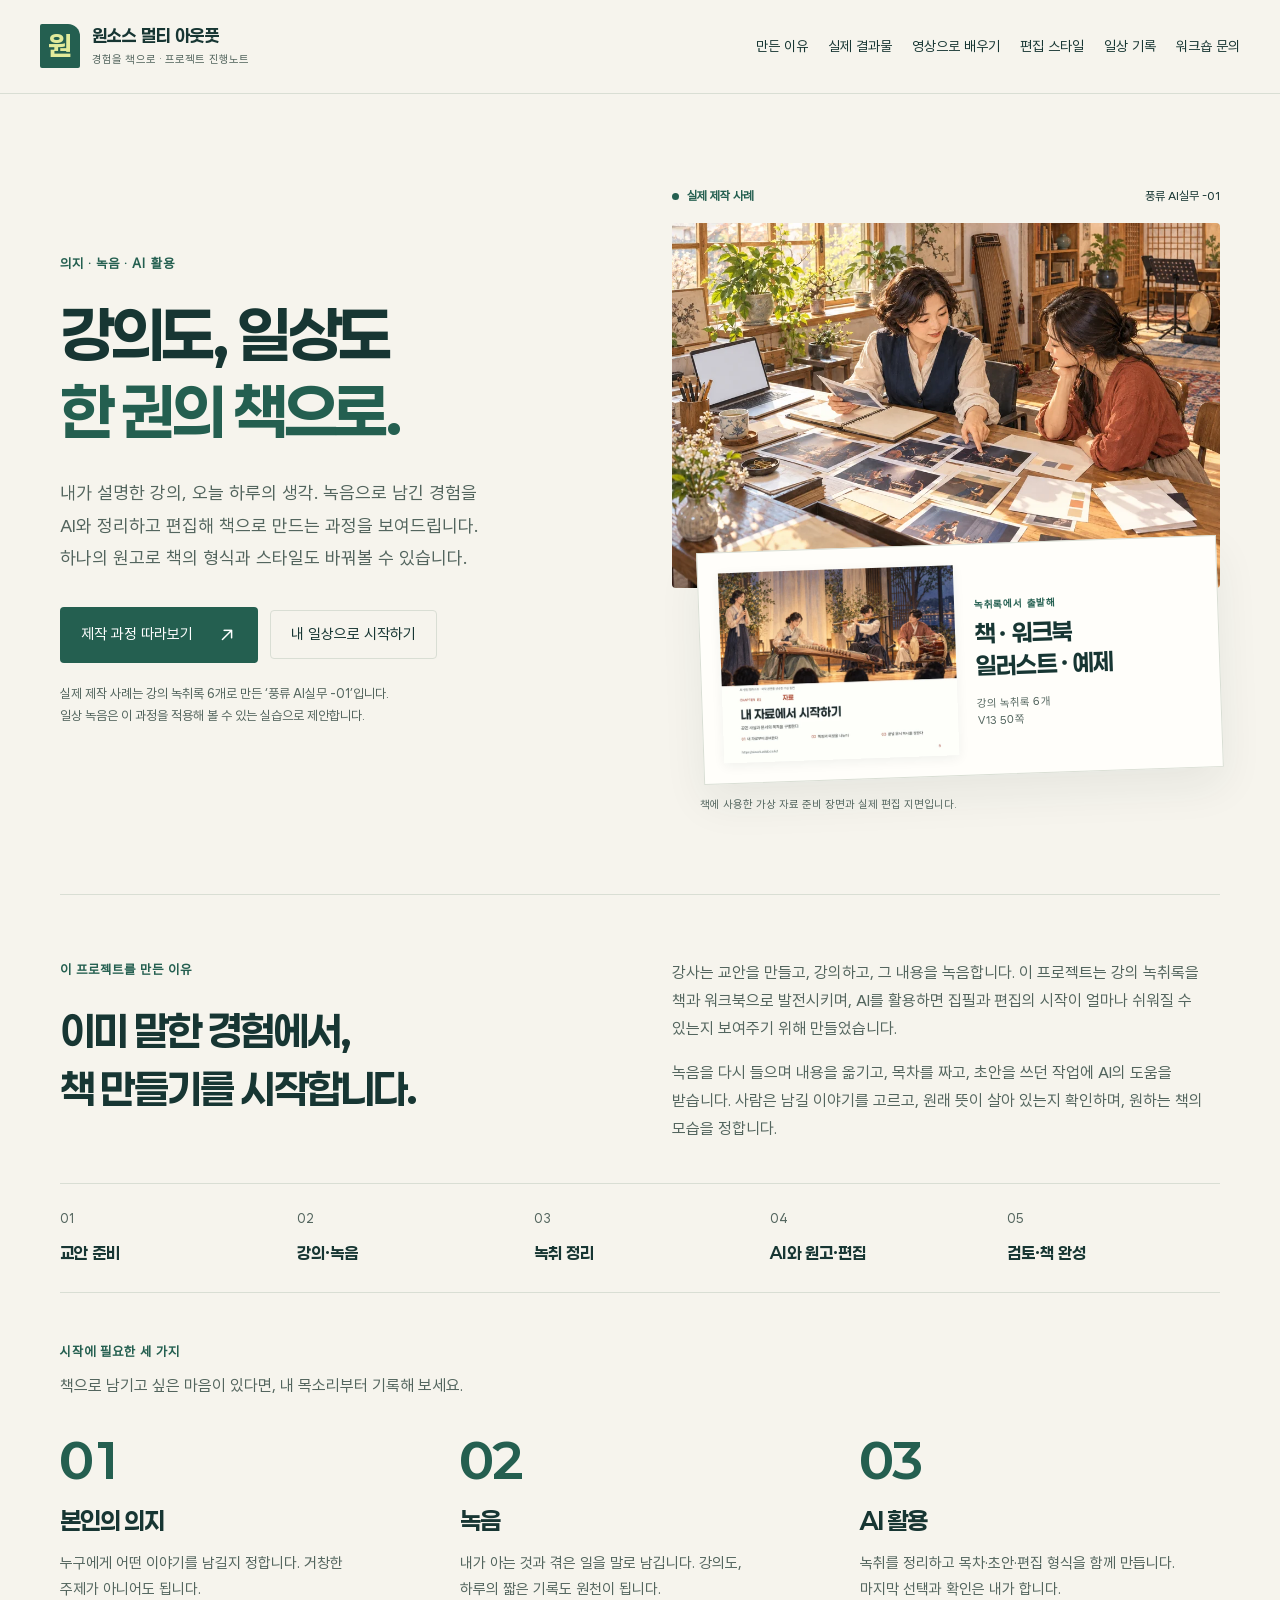
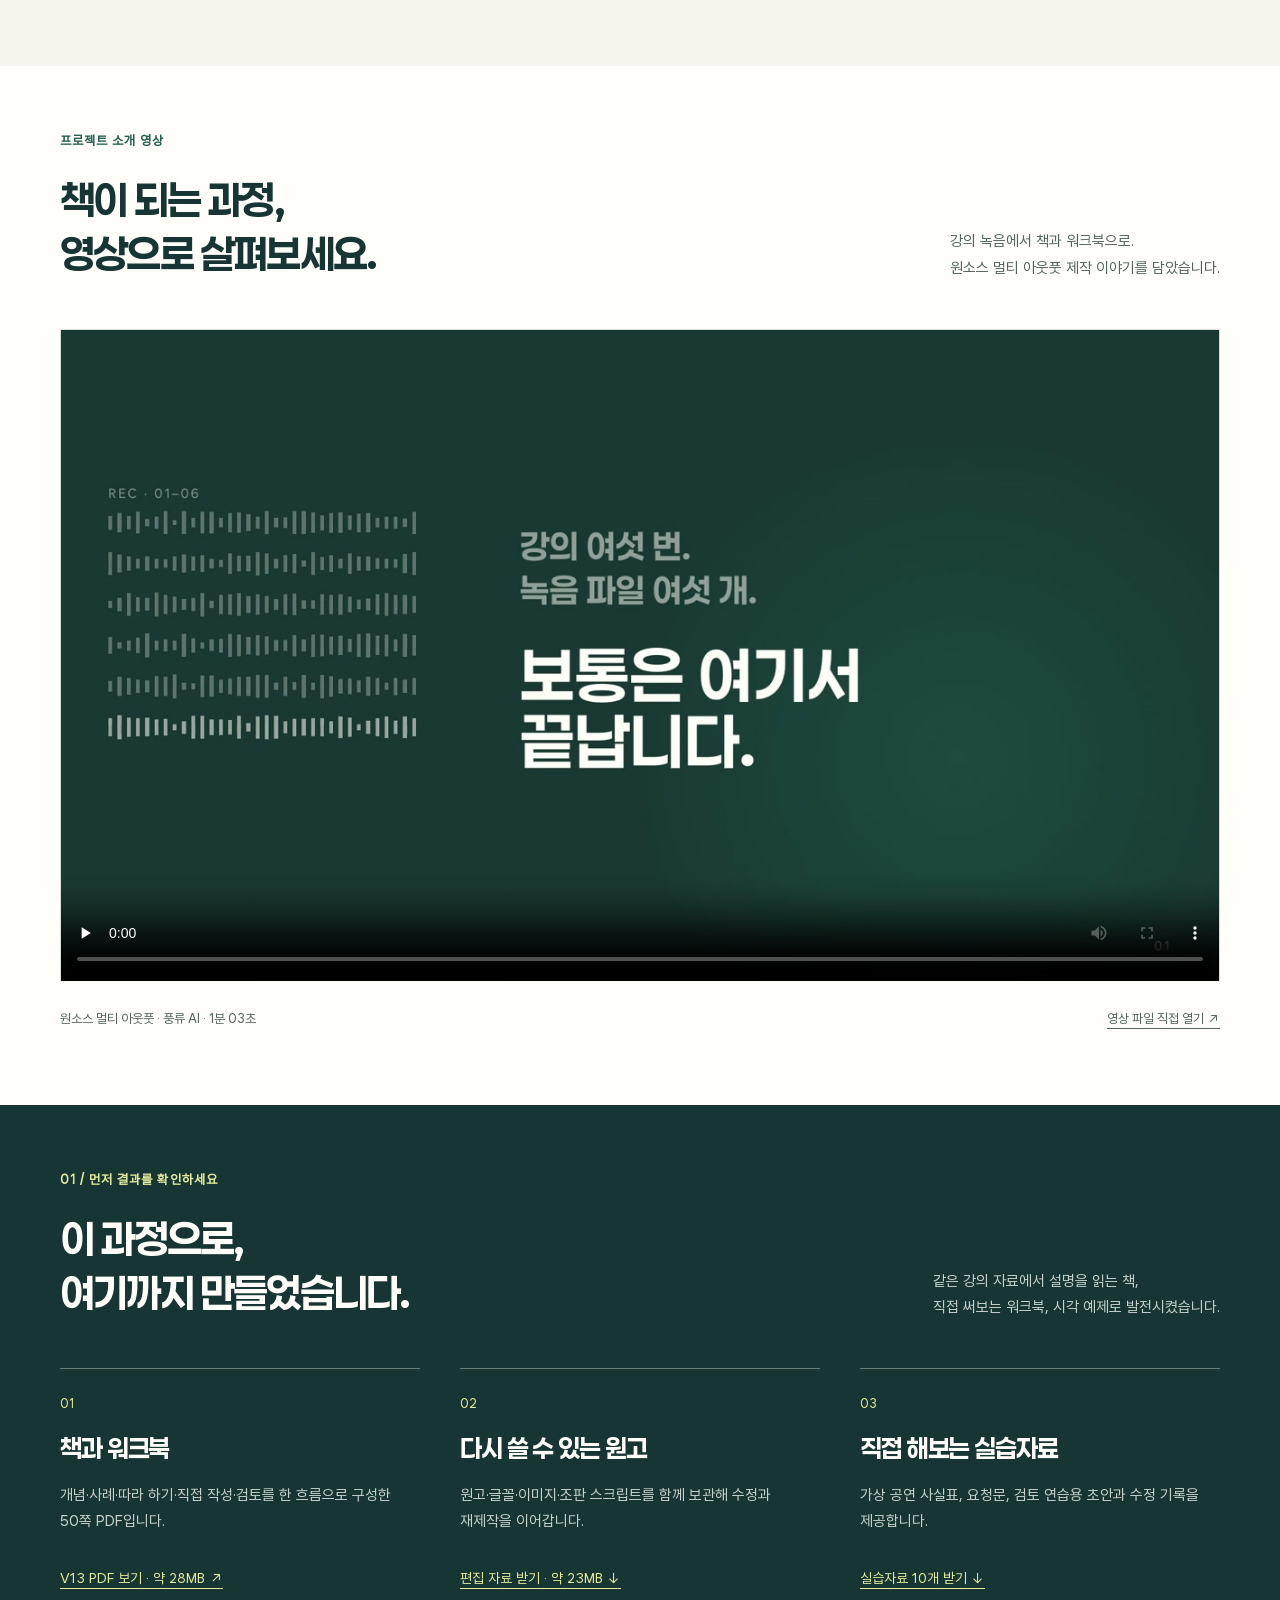
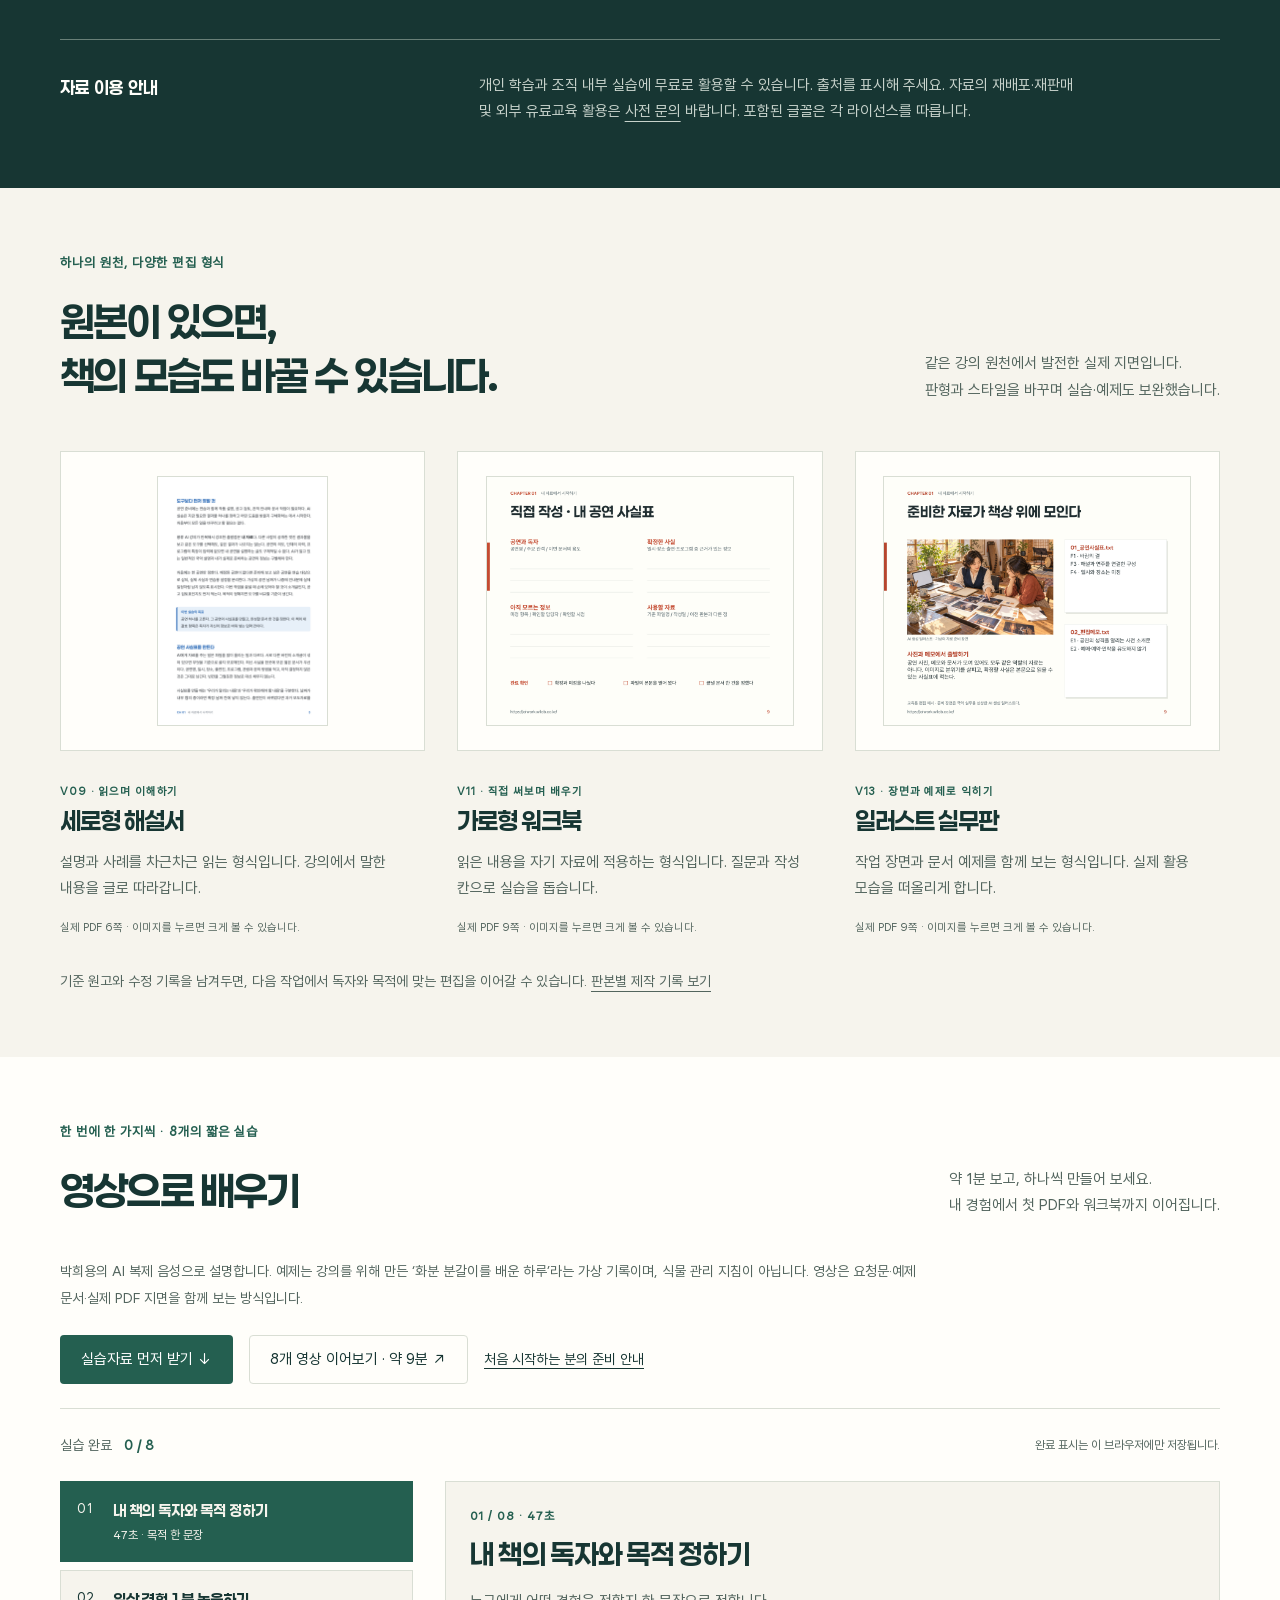
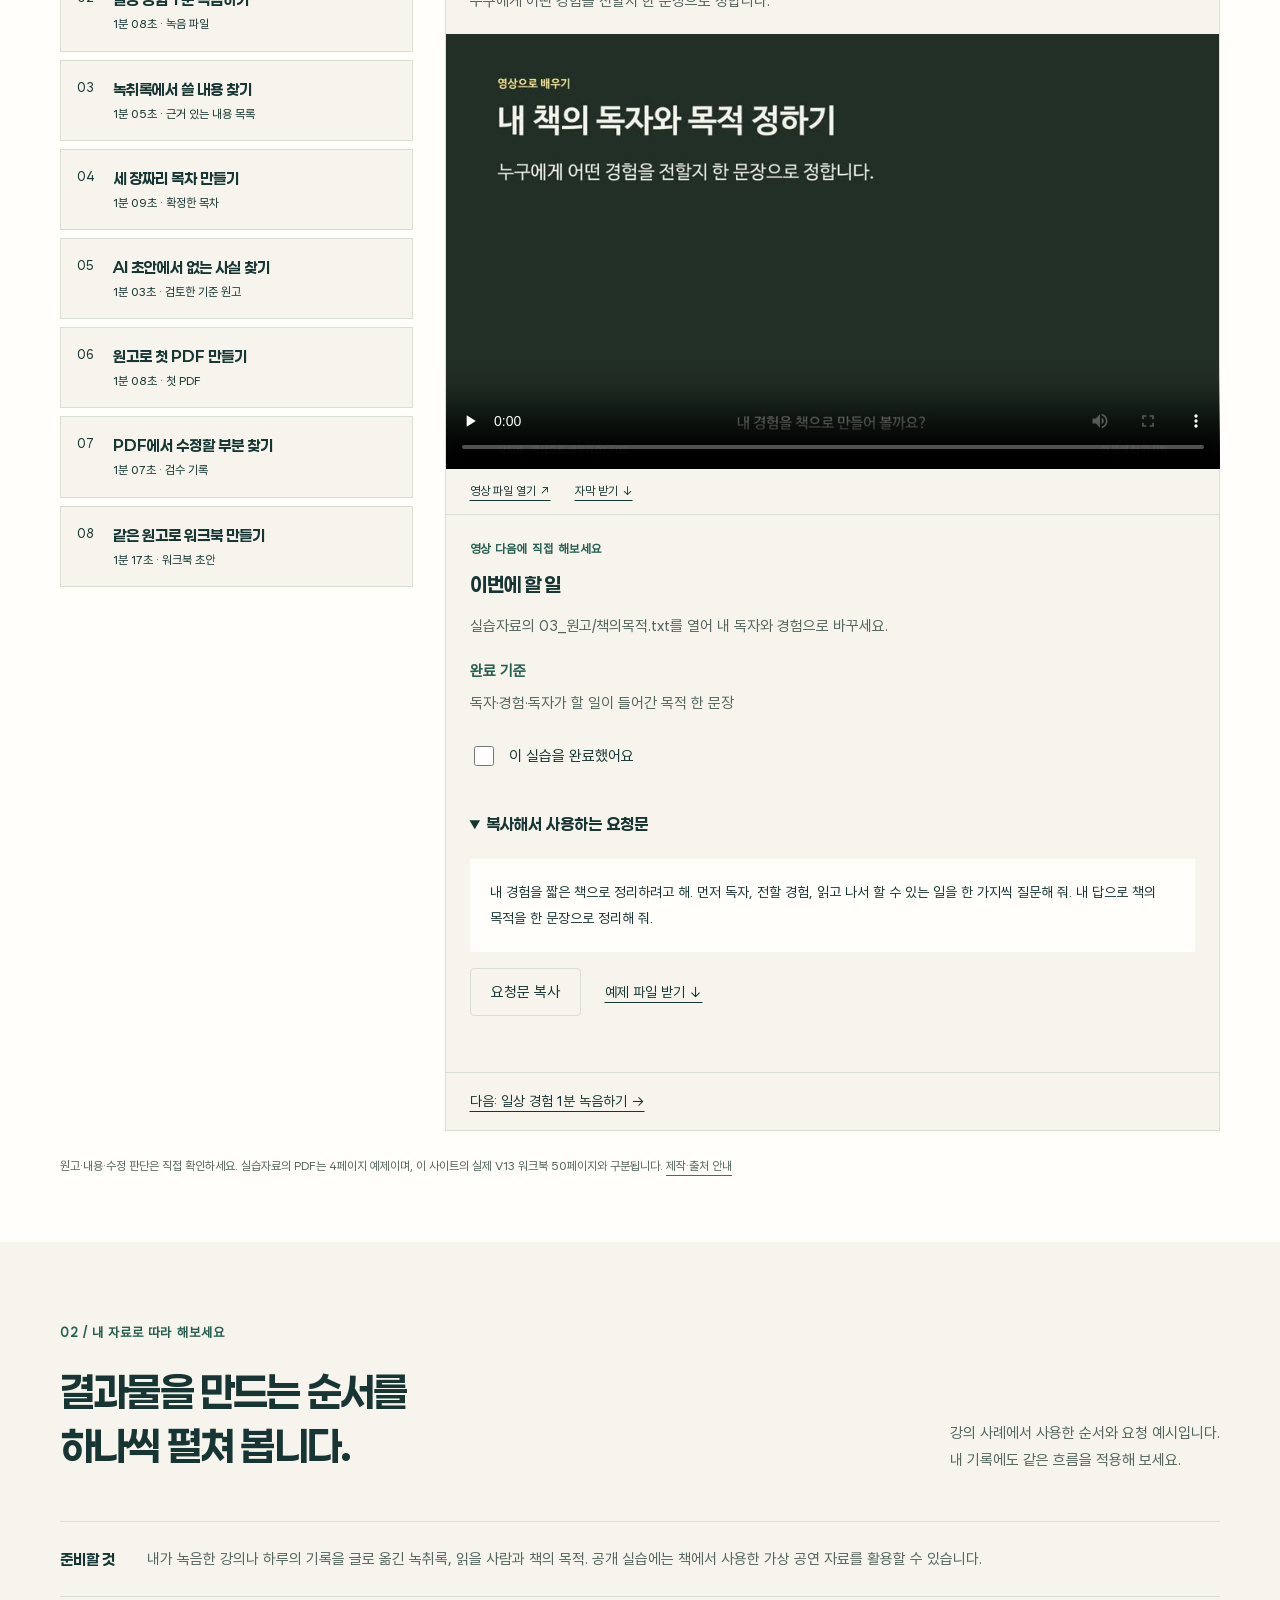
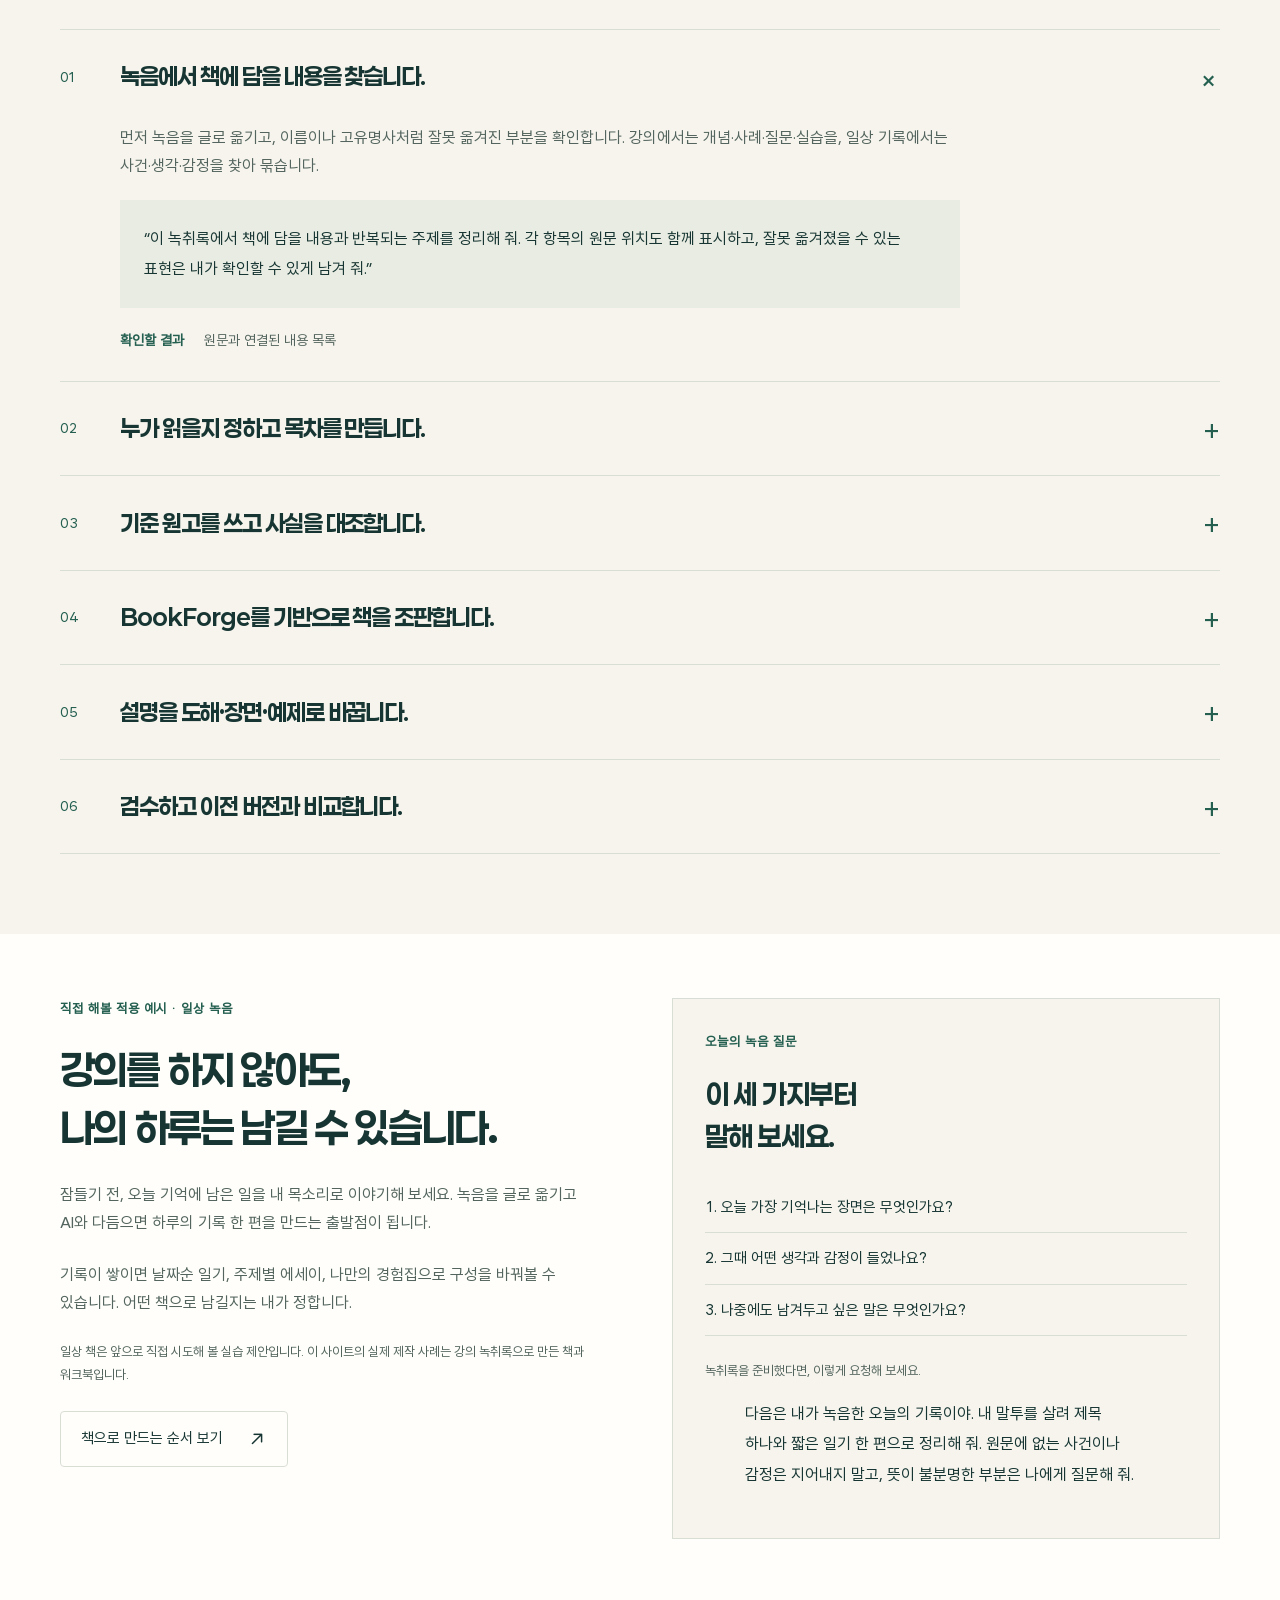
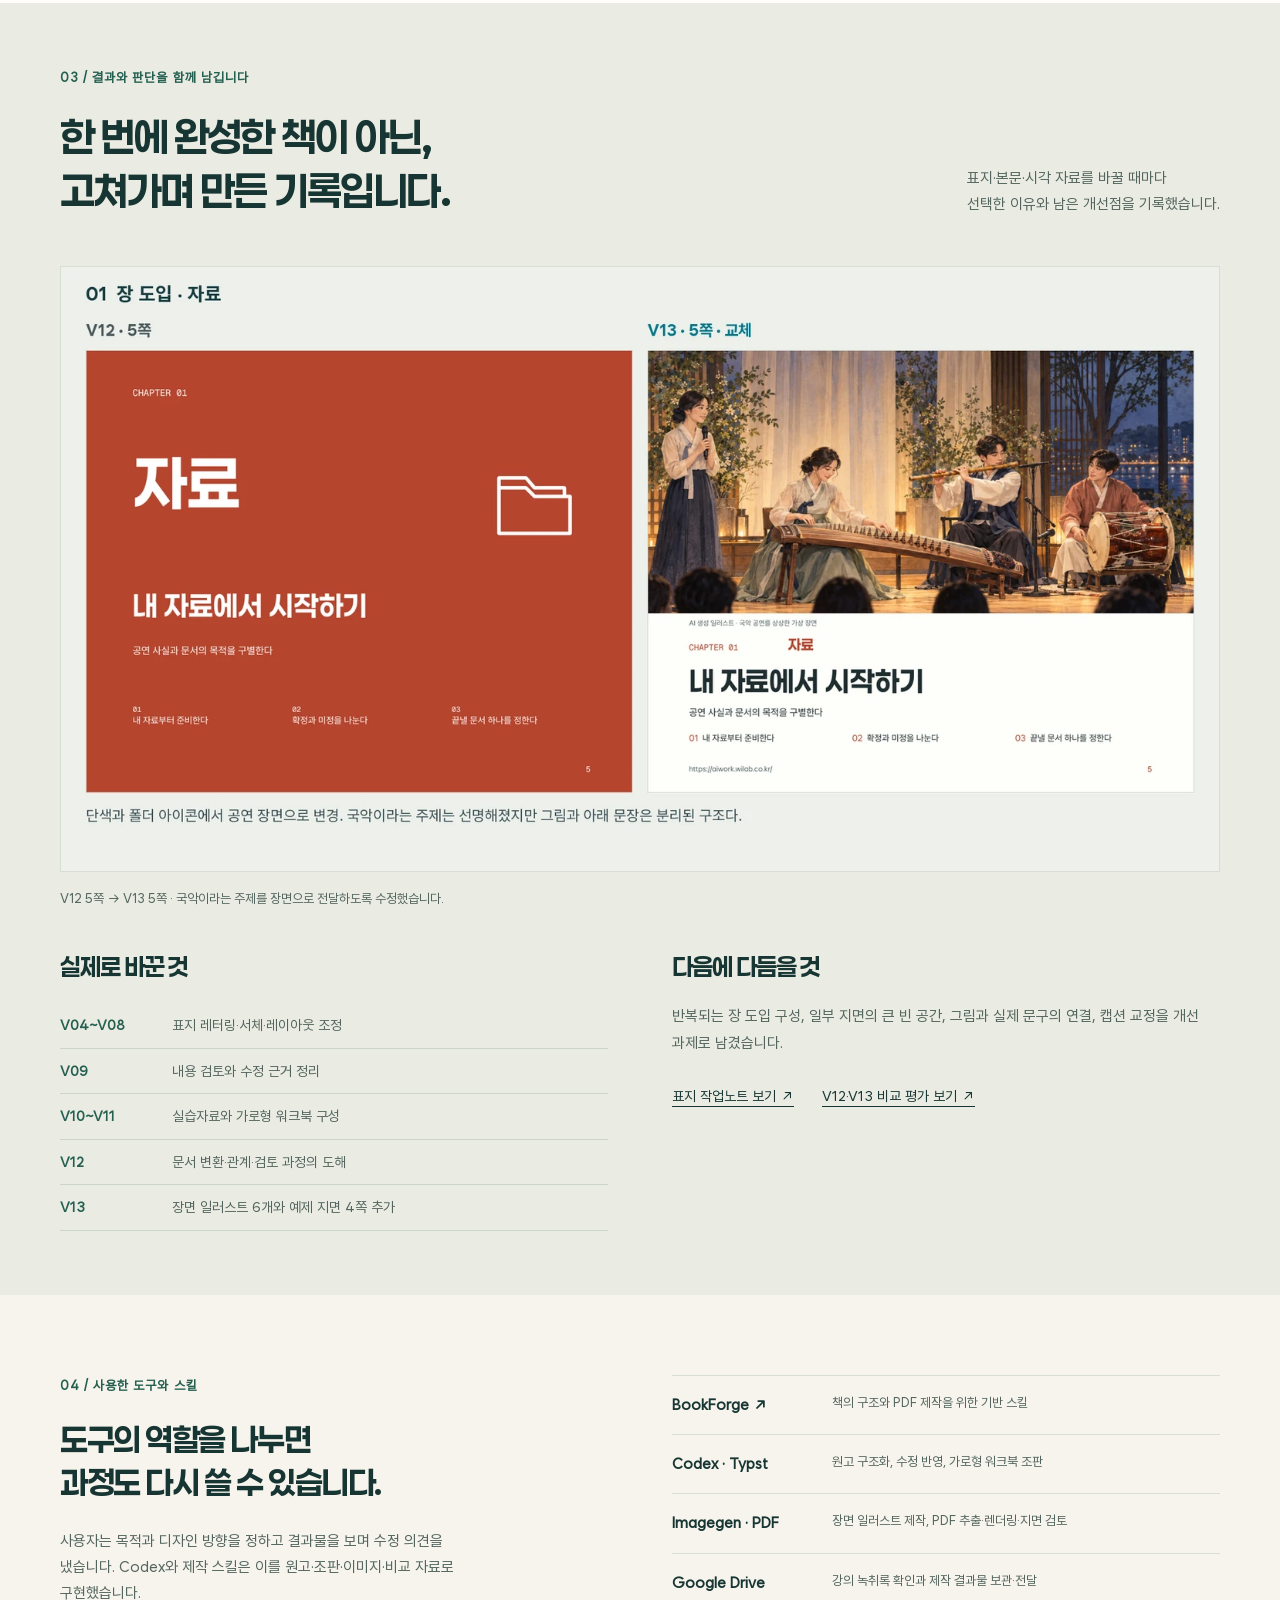
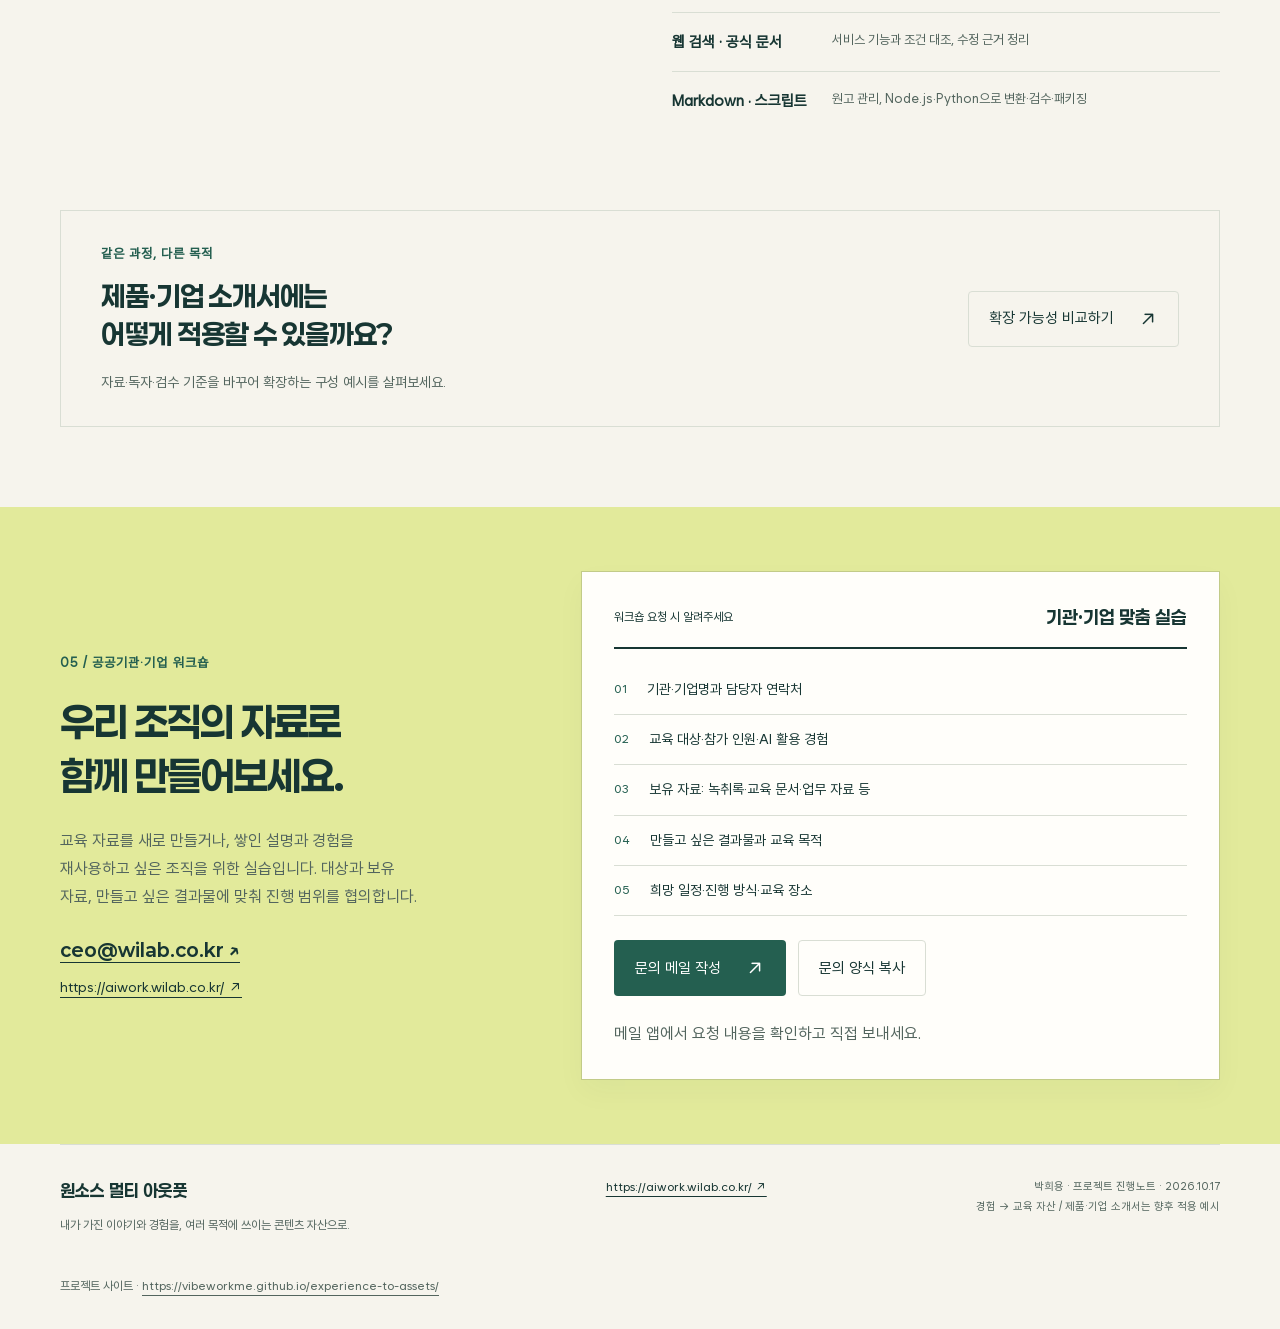
==== commit f8bbc05a: "Rebuild lesson narration and connect the learning sequence" ====
--- a/index.html
+++ b/index.html
@@ -46,37 +46,37 @@
       <p class="format-note">기준 원고와 수정 기록을 남겨두면, 다음 작업에서 독자와 목적에 맞는 편집을 이어갈 수 있습니다. <a href="#notes">판본별 제작 기록 보기</a></p>
     </section>
     <section id="video-learning" class="learning-band" aria-labelledby="learning-title"><div class="section-width learning-section">
-      <div class="section-heading"><div><p class="eyebrow">한 번에 한 가지씩 · 8개의 짧은 실습</p><h2 id="learning-title">영상으로 배우기</h2></div><p>1~2분 보고, 하나씩 만들어 보세요.<br>내 경험에서 첫 PDF와 워크북까지 이어집니다.</p></div>
+      <div class="section-heading"><div><p class="eyebrow">한 번에 한 가지씩 · 8개의 짧은 실습</p><h2 id="learning-title">영상으로 배우기</h2></div><p>약 1분 보고, 하나씩 만들어 보세요.<br>내 경험에서 첫 PDF와 워크북까지 이어집니다.</p></div>
       <p class="learning-intro">박희용의 AI 복제 음성으로 설명합니다. 예제는 강의를 위해 만든 ‘화분 분갈이를 배운 하루’라는 가상 기록이며, 식물 관리 지침이 아닙니다. 영상은 요청문·예제 문서·실제 PDF 지면을 함께 보는 방식입니다.</p>
-      <div class="learning-downloads"><a class="button primary" href="downloads/learning/practice.zip" download>실습자료 먼저 받기 ↓</a><a class="button secondary" href="media/learning/full-course.mp4" target="_blank" rel="noopener">전체 강의 보기 · 약 23분 ↗</a><a href="downloads/learning/start.txt">처음 시작하는 분의 준비 안내</a></div>
+      <div class="learning-downloads"><a class="button primary" href="downloads/learning/practice.zip" download>실습자료 먼저 받기 ↓</a><a class="button secondary" href="media/learning/full-course.mp4?v=voice2" target="_blank" rel="noopener">8개 영상 이어보기 · 약 9분 ↗</a><a href="downloads/learning/start.txt">처음 시작하는 분의 준비 안내</a></div>
       <p class="learn-progress" role="status" aria-live="polite">실습 완료 <strong id="learn-progress-count">0 / 8</strong><span>완료 표시는 이 브라우저에만 저장됩니다.</span></p>
-      <div class="learning-layout"><nav class="learning-nav" aria-label="영상 학습 순서"><ol><li><a href="#learn-01" data-lesson-link="01"><span class="learn-number">01</span><span><strong>내 책의 독자와 목적 정하기</strong><small>1분 07초 · 목적 한 문장</small></span><span class="learn-done" aria-label="실습 완료" hidden>완료</span></a></li>
-<li><a href="#learn-02" data-lesson-link="02"><span class="learn-number">02</span><span><strong>일상 경험 1분 녹음하기</strong><small>1분 29초 · 녹음 파일</small></span><span class="learn-done" aria-label="실습 완료" hidden>완료</span></a></li>
-<li><a href="#learn-03" data-lesson-link="03"><span class="learn-number">03</span><span><strong>녹취록에서 쓸 내용 찾기</strong><small>1분 37초 · 근거 있는 내용 목록</small></span><span class="learn-done" aria-label="실습 완료" hidden>완료</span></a></li>
-<li><a href="#learn-04" data-lesson-link="04"><span class="learn-number">04</span><span><strong>세 장짜리 목차 만들기</strong><small>1분 30초 · 확정한 목차</small></span><span class="learn-done" aria-label="실습 완료" hidden>완료</span></a></li>
-<li><a href="#learn-05" data-lesson-link="05"><span class="learn-number">05</span><span><strong>AI 초안에서 없는 사실 찾기</strong><small>1분 32초 · 검토한 기준 원고</small></span><span class="learn-done" aria-label="실습 완료" hidden>완료</span></a></li>
-<li><a href="#learn-06" data-lesson-link="06"><span class="learn-number">06</span><span><strong>원고로 첫 PDF 만들기</strong><small>1분 38초 · 첫 PDF</small></span><span class="learn-done" aria-label="실습 완료" hidden>완료</span></a></li>
-<li><a href="#learn-07" data-lesson-link="07"><span class="learn-number">07</span><span><strong>PDF에서 수정할 부분 찾기</strong><small>1분 30초 · 검수 기록</small></span><span class="learn-done" aria-label="실습 완료" hidden>완료</span></a></li>
-<li><a href="#learn-08" data-lesson-link="08"><span class="learn-number">08</span><span><strong>같은 원고로 워크북 만들기</strong><small>1분 33초 · 워크북 초안</small></span><span class="learn-done" aria-label="실습 완료" hidden>완료</span></a></li></ol></nav><div class="learning-content"><article id="learn-01" class="learning-unit" aria-labelledby="learn-title-01">
- <div class="learn-unit-heading"><p class="eyebrow">01 / 08 · 1분 07초</p><h3 id="learn-title-01">내 책의 독자와 목적 정하기</h3><p>누구에게 어떤 경험을 전할지 한 문장으로 정합니다.</p></div>
- <video controls playsinline preload="none" width="1920" height="1080" poster="assets/learning/01.jpg" aria-label="내 책의 독자와 목적 정하기 강의 영상"><source src="media/learning/01.mp4" type="video/mp4"><track kind="captions" src="media/learning/01.vtt" srclang="ko" label="한국어">영상을 재생할 수 없으면 아래 영상 파일 링크를 이용하세요.</video>
- <div class="learn-media-links"><a href="media/learning/01.mp4" target="_blank" rel="noopener">영상 파일 열기 ↗</a><a href="media/learning/01.vtt" download>자막 받기 ↓</a></div>
+      <div class="learning-layout"><nav class="learning-nav" aria-label="영상 학습 순서"><ol><li><a href="#learn-01" data-lesson-link="01"><span class="learn-number">01</span><span><strong>내 책의 독자와 목적 정하기</strong><small>47초 · 목적 한 문장</small></span><span class="learn-done" aria-label="실습 완료" hidden>완료</span></a></li>
+<li><a href="#learn-02" data-lesson-link="02"><span class="learn-number">02</span><span><strong>일상 경험 1분 녹음하기</strong><small>1분 08초 · 녹음 파일</small></span><span class="learn-done" aria-label="실습 완료" hidden>완료</span></a></li>
+<li><a href="#learn-03" data-lesson-link="03"><span class="learn-number">03</span><span><strong>녹취록에서 쓸 내용 찾기</strong><small>1분 05초 · 근거 있는 내용 목록</small></span><span class="learn-done" aria-label="실습 완료" hidden>완료</span></a></li>
+<li><a href="#learn-04" data-lesson-link="04"><span class="learn-number">04</span><span><strong>세 장짜리 목차 만들기</strong><small>1분 09초 · 확정한 목차</small></span><span class="learn-done" aria-label="실습 완료" hidden>완료</span></a></li>
+<li><a href="#learn-05" data-lesson-link="05"><span class="learn-number">05</span><span><strong>AI 초안에서 없는 사실 찾기</strong><small>1분 03초 · 검토한 기준 원고</small></span><span class="learn-done" aria-label="실습 완료" hidden>완료</span></a></li>
+<li><a href="#learn-06" data-lesson-link="06"><span class="learn-number">06</span><span><strong>원고로 첫 PDF 만들기</strong><small>1분 08초 · 첫 PDF</small></span><span class="learn-done" aria-label="실습 완료" hidden>완료</span></a></li>
+<li><a href="#learn-07" data-lesson-link="07"><span class="learn-number">07</span><span><strong>PDF에서 수정할 부분 찾기</strong><small>1분 07초 · 검수 기록</small></span><span class="learn-done" aria-label="실습 완료" hidden>완료</span></a></li>
+<li><a href="#learn-08" data-lesson-link="08"><span class="learn-number">08</span><span><strong>같은 원고로 워크북 만들기</strong><small>1분 17초 · 워크북 초안</small></span><span class="learn-done" aria-label="실습 완료" hidden>완료</span></a></li></ol></nav><div class="learning-content"><article id="learn-01" class="learning-unit" aria-labelledby="learn-title-01">
+ <div class="learn-unit-heading"><p class="eyebrow">01 / 08 · 47초</p><h3 id="learn-title-01">내 책의 독자와 목적 정하기</h3><p>누구에게 어떤 경험을 전할지 한 문장으로 정합니다.</p></div>
+ <video controls playsinline preload="none" width="1920" height="1080" poster="assets/learning/01.jpg" aria-label="내 책의 독자와 목적 정하기 강의 영상"><source src="media/learning/01.mp4?v=voice2" type="video/mp4"><track kind="captions" src="media/learning/01.vtt?v=voice2" srclang="ko" label="한국어">영상을 재생할 수 없으면 아래 영상 파일 링크를 이용하세요.</video>
+ <div class="learn-media-links"><a href="media/learning/01.mp4?v=voice2" target="_blank" rel="noopener">영상 파일 열기 ↗</a><a href="media/learning/01.vtt?v=voice2" download>자막 받기 ↓</a></div>
  <div class="learn-practice"><p class="eyebrow">영상 다음에 직접 해보세요</p><h4>이번에 할 일</h4><p>실습자료의 03_원고/책의목적.txt를 열어 내 독자와 경험으로 바꾸세요.</p><p class="learn-criterion"><strong>완료 기준</strong> 독자·경험·독자가 할 일이 들어간 목적 한 문장</p><label class="learn-checkbox"><input type="checkbox" data-complete="01"> 이 실습을 완료했어요</label></div>
  <details class="learn-prompt" open><summary>복사해서 사용하는 요청문</summary><pre id="learn-prompt-01">내 경험을 짧은 책으로 정리하려고 해. 먼저 독자, 전할 경험, 읽고 나서 할 수 있는 일을 한 가지씩 질문해 줘. 내 답으로 책의 목적을 한 문장으로 정리해 줘.</pre><div class="learn-prompt-actions"><button type="button" class="button secondary" data-copy-prompt="01">요청문 복사</button><a href="downloads/learning/materials/03_%EC%9B%90%EA%B3%A0/%EC%B1%85%EC%9D%98%EB%AA%A9%EC%A0%81.txt" download>예제 파일 받기 ↓</a></div><p class="learn-copy-status" role="status" aria-live="polite"></p></details>
  <div class="learn-next"><a href="#learn-02" data-lesson-link="02">다음: 일상 경험 1분 녹음하기 →</a></div>
  </article>
 <article id="learn-02" class="learning-unit" aria-labelledby="learn-title-02">
- <div class="learn-unit-heading"><p class="eyebrow">02 / 08 · 1분 29초</p><h3 id="learn-title-02">일상 경험 1분 녹음하기</h3><p>기억에 남는 장면 하나를 목소리로 기록합니다.</p></div>
- <video controls playsinline preload="none" width="1920" height="1080" poster="assets/learning/02.jpg" aria-label="일상 경험 1분 녹음하기 강의 영상"><source src="media/learning/02.mp4" type="video/mp4"><track kind="captions" src="media/learning/02.vtt" srclang="ko" label="한국어">영상을 재생할 수 없으면 아래 영상 파일 링크를 이용하세요.</video>
- <div class="learn-media-links"><a href="media/learning/02.mp4" target="_blank" rel="noopener">영상 파일 열기 ↗</a><a href="media/learning/02.vtt" download>자막 받기 ↓</a></div>
- <div class="learn-practice"><p class="eyebrow">영상 다음에 직접 해보세요</p><h4>이번에 할 일</h4><p>휴대전화 기본 녹음 앱에서 녹음 버튼을 누르고 세 질문에 답한 뒤 중지·저장하세요. 저장한 녹음을 텍스트로 변환하거나 예제 녹취록을 사용하세요.</p><p class="learn-criterion"><strong>완료 기준</strong> 다시 들을 수 있는 녹음 파일 또는 제공된 예제 녹취록</p><label class="learn-checkbox"><input type="checkbox" data-complete="02"> 이 실습을 완료했어요</label></div>
+ <div class="learn-unit-heading"><p class="eyebrow">02 / 08 · 1분 08초</p><h3 id="learn-title-02">일상 경험 1분 녹음하기</h3><p>기억에 남는 장면 하나를 목소리로 기록합니다.</p></div>
+ <video controls playsinline preload="none" width="1920" height="1080" poster="assets/learning/02.jpg" aria-label="일상 경험 1분 녹음하기 강의 영상"><source src="media/learning/02.mp4?v=voice2" type="video/mp4"><track kind="captions" src="media/learning/02.vtt?v=voice2" srclang="ko" label="한국어">영상을 재생할 수 없으면 아래 영상 파일 링크를 이용하세요.</video>
+ <div class="learn-media-links"><a href="media/learning/02.mp4?v=voice2" target="_blank" rel="noopener">영상 파일 열기 ↗</a><a href="media/learning/02.vtt?v=voice2" download>자막 받기 ↓</a></div>
+ <div class="learn-practice"><p class="eyebrow">영상 다음에 직접 해보세요</p><h4>이번에 할 일</h4><p>휴대전화 녹음 앱에서 장면·생각·남길 말을 1분 정도 녹음하고 저장하세요. 녹음을 지원하는 전사 도구로 글로 옮긴 뒤 다시 들으며 오류를 고치세요. 전사가 어려우면 예제_녹취록.txt로 다음 차시를 시작하세요.</p><p class="learn-criterion"><strong>완료 기준</strong> 저장한 녹음과 확인한 녹취록, 또는 제공된 예제 녹취록</p><label class="learn-checkbox"><input type="checkbox" data-complete="02"> 이 실습을 완료했어요</label></div>
  <details class="learn-prompt" open><summary>복사해서 사용하는 요청문</summary><pre id="learn-prompt-02">지금부터 오늘 기억에 남은 경험을 말할 거야. 1. 어떤 장면이었는지 2. 어떤 생각과 감정이 들었는지 3. 남겨두고 싶은 말이 무엇인지 순서대로 질문해 줘. 아직 이야기를 만들어 쓰지는 마.</pre><div class="learn-prompt-actions"><button type="button" class="button secondary" data-copy-prompt="02">요청문 복사</button><a href="downloads/learning/materials/02_%EB%85%B9%EC%B7%A8/%EC%98%88%EC%A0%9C_%EB%85%B9%EC%B7%A8%EB%A1%9D.txt" download>예제 파일 받기 ↓</a></div><p class="learn-copy-status" role="status" aria-live="polite"></p></details>
  <div class="learn-next"><a href="#learn-03" data-lesson-link="03">다음: 녹취록에서 쓸 내용 찾기 →</a></div>
  </article>
 <article id="learn-03" class="learning-unit" aria-labelledby="learn-title-03">
- <div class="learn-unit-heading"><p class="eyebrow">03 / 08 · 1분 37초</p><h3 id="learn-title-03">녹취록에서 쓸 내용 찾기</h3><p>원문의 위치를 남기며 책에 쓸 내용을 고릅니다.</p></div>
- <video controls playsinline preload="none" width="1920" height="1080" poster="assets/learning/03.jpg" aria-label="녹취록에서 쓸 내용 찾기 강의 영상"><source src="media/learning/03.mp4" type="video/mp4"><track kind="captions" src="media/learning/03.vtt" srclang="ko" label="한국어">영상을 재생할 수 없으면 아래 영상 파일 링크를 이용하세요.</video>
- <div class="learn-media-links"><a href="media/learning/03.mp4" target="_blank" rel="noopener">영상 파일 열기 ↗</a><a href="media/learning/03.vtt" download>자막 받기 ↓</a></div>
+ <div class="learn-unit-heading"><p class="eyebrow">03 / 08 · 1분 05초</p><h3 id="learn-title-03">녹취록에서 쓸 내용 찾기</h3><p>원문의 위치를 남기며 책에 쓸 내용을 고릅니다.</p></div>
+ <video controls playsinline preload="none" width="1920" height="1080" poster="assets/learning/03.jpg" aria-label="녹취록에서 쓸 내용 찾기 강의 영상"><source src="media/learning/03.mp4?v=voice2" type="video/mp4"><track kind="captions" src="media/learning/03.vtt?v=voice2" srclang="ko" label="한국어">영상을 재생할 수 없으면 아래 영상 파일 링크를 이용하세요.</video>
+ <div class="learn-media-links"><a href="media/learning/03.mp4?v=voice2" target="_blank" rel="noopener">영상 파일 열기 ↗</a><a href="media/learning/03.vtt?v=voice2" download>자막 받기 ↓</a></div>
  <div class="learn-practice"><p class="eyebrow">영상 다음에 직접 해보세요</p><h4>이번에 할 일</h4><p>예제_녹취록.txt 내용을 AI 대화창에 붙이고 아래 요청문을 입력하세요. 결과의 원문 위치 한 곳을 직접 대조하세요.</p><p class="learn-criterion"><strong>완료 기준</strong> 주제·핵심 내용·원문 위치가 있는 목록</p><label class="learn-checkbox"><input type="checkbox" data-complete="03"> 이 실습을 완료했어요</label></div>
  <details class="learn-prompt" open><summary>복사해서 사용하는 요청문</summary><pre id="learn-prompt-03">다음 녹취록에서 책에 쓸 내용을 주제별로 묶어 줘. 각 항목에 주제, 핵심 내용, 원문 시간 또는 문단 위치를 적어 줘. 원문에 없는 사실은 추가하지 말고 불분명한 내용은 질문으로 남겨 줘.
 
@@ -84,9 +84,9 @@
  <div class="learn-next"><a href="#learn-04" data-lesson-link="04">다음: 세 장짜리 목차 만들기 →</a></div>
  </article>
 <article id="learn-04" class="learning-unit" aria-labelledby="learn-title-04">
- <div class="learn-unit-heading"><p class="eyebrow">04 / 08 · 1분 30초</p><h3 id="learn-title-04">세 장짜리 목차 만들기</h3><p>내용 목록을 독자가 이해할 순서로 바꿉니다.</p></div>
- <video controls playsinline preload="none" width="1920" height="1080" poster="assets/learning/04.jpg" aria-label="세 장짜리 목차 만들기 강의 영상"><source src="media/learning/04.mp4" type="video/mp4"><track kind="captions" src="media/learning/04.vtt" srclang="ko" label="한국어">영상을 재생할 수 없으면 아래 영상 파일 링크를 이용하세요.</video>
- <div class="learn-media-links"><a href="media/learning/04.mp4" target="_blank" rel="noopener">영상 파일 열기 ↗</a><a href="media/learning/04.vtt" download>자막 받기 ↓</a></div>
+ <div class="learn-unit-heading"><p class="eyebrow">04 / 08 · 1분 09초</p><h3 id="learn-title-04">세 장짜리 목차 만들기</h3><p>내용 목록을 독자가 이해할 순서로 바꿉니다.</p></div>
+ <video controls playsinline preload="none" width="1920" height="1080" poster="assets/learning/04.jpg" aria-label="세 장짜리 목차 만들기 강의 영상"><source src="media/learning/04.mp4?v=voice2" type="video/mp4"><track kind="captions" src="media/learning/04.vtt?v=voice2" srclang="ko" label="한국어">영상을 재생할 수 없으면 아래 영상 파일 링크를 이용하세요.</video>
+ <div class="learn-media-links"><a href="media/learning/04.mp4?v=voice2" target="_blank" rel="noopener">영상 파일 열기 ↗</a><a href="media/learning/04.vtt?v=voice2" download>자막 받기 ↓</a></div>
  <div class="learn-practice"><p class="eyebrow">영상 다음에 직접 해보세요</p><h4>이번에 할 일</h4><p>목적 한 문장과 내용 목록을 AI에 붙이고 요청문을 실행하세요. 세 장의 순서를 정해 목차_v01.txt에 저장하세요.</p><p class="learn-criterion"><strong>완료 기준</strong> 각 장의 목표·원문 근거·짧은 실습이 있는 목차</p><label class="learn-checkbox"><input type="checkbox" data-complete="04"> 이 실습을 완료했어요</label></div>
  <details class="learn-prompt" open><summary>복사해서 사용하는 요청문</summary><pre id="learn-prompt-04">다음 목적과 내용 목록으로 초보자용 세 장짜리 목차를 만들어 줘. 각 장마다 독자가 알게 될 것, 사용할 원문 항목, 짧은 실습 하나를 적어 줘. 원문 근거가 없는 주제는 넣지 마.
 
@@ -94,9 +94,9 @@
  <div class="learn-next"><a href="#learn-05" data-lesson-link="05">다음: AI 초안에서 없는 사실 찾기 →</a></div>
  </article>
 <article id="learn-05" class="learning-unit" aria-labelledby="learn-title-05">
- <div class="learn-unit-heading"><p class="eyebrow">05 / 08 · 1분 32초</p><h3 id="learn-title-05">AI 초안에서 없는 사실 찾기</h3><p>그럴듯한 문장을 원문과 대조해 고칩니다.</p></div>
- <video controls playsinline preload="none" width="1920" height="1080" poster="assets/learning/05.jpg" aria-label="AI 초안에서 없는 사실 찾기 강의 영상"><source src="media/learning/05.mp4" type="video/mp4"><track kind="captions" src="media/learning/05.vtt" srclang="ko" label="한국어">영상을 재생할 수 없으면 아래 영상 파일 링크를 이용하세요.</video>
- <div class="learn-media-links"><a href="media/learning/05.mp4" target="_blank" rel="noopener">영상 파일 열기 ↗</a><a href="media/learning/05.vtt" download>자막 받기 ↓</a></div>
+ <div class="learn-unit-heading"><p class="eyebrow">05 / 08 · 1분 03초</p><h3 id="learn-title-05">AI 초안에서 없는 사실 찾기</h3><p>그럴듯한 문장을 원문과 대조해 고칩니다.</p></div>
+ <video controls playsinline preload="none" width="1920" height="1080" poster="assets/learning/05.jpg" aria-label="AI 초안에서 없는 사실 찾기 강의 영상"><source src="media/learning/05.mp4?v=voice2" type="video/mp4"><track kind="captions" src="media/learning/05.vtt?v=voice2" srclang="ko" label="한국어">영상을 재생할 수 없으면 아래 영상 파일 링크를 이용하세요.</video>
+ <div class="learn-media-links"><a href="media/learning/05.mp4?v=voice2" target="_blank" rel="noopener">영상 파일 열기 ↗</a><a href="media/learning/05.vtt?v=voice2" download>자막 받기 ↓</a></div>
  <div class="learn-practice"><p class="eyebrow">영상 다음에 직접 해보세요</p><h4>이번에 할 일</h4><p>잘못추가한초안.txt와 예제_녹취록.txt를 비교하세요. 없는 사실 하나를 수정하고 수정기록.csv에 이유를 적으세요.</p><p class="learn-criterion"><strong>완료 기준</strong> 없는 사실을 고친 기준 원고와 수정 이유</p><label class="learn-checkbox"><input type="checkbox" data-complete="05"> 이 실습을 완료했어요</label></div>
  <details class="learn-prompt" open><summary>복사해서 사용하는 요청문</summary><pre id="learn-prompt-05">다음 원문과 초안을 대조해 줘. 초안의 주장마다 원문 근거, 일치 여부, 수정 제안을 표로 적어 줘. 원문에 없는 사건·숫자·전문 지식은 추가하지 마.
 
@@ -105,25 +105,25 @@
  <div class="learn-next"><a href="#learn-06" data-lesson-link="06">다음: 원고로 첫 PDF 만들기 →</a></div>
  </article>
 <article id="learn-06" class="learning-unit" aria-labelledby="learn-title-06">
- <div class="learn-unit-heading"><p class="eyebrow">06 / 08 · 1분 38초</p><h3 id="learn-title-06">원고로 첫 PDF 만들기</h3><p>검토한 원고를 PDF와 편집 파일로 남깁니다.</p></div>
- <video controls playsinline preload="none" width="1920" height="1080" poster="assets/learning/06.jpg" aria-label="원고로 첫 PDF 만들기 강의 영상"><source src="media/learning/06.mp4" type="video/mp4"><track kind="captions" src="media/learning/06.vtt" srclang="ko" label="한국어">영상을 재생할 수 없으면 아래 영상 파일 링크를 이용하세요.</video>
- <div class="learn-media-links"><a href="media/learning/06.mp4" target="_blank" rel="noopener">영상 파일 열기 ↗</a><a href="media/learning/06.vtt" download>자막 받기 ↓</a></div>
+ <div class="learn-unit-heading"><p class="eyebrow">06 / 08 · 1분 08초</p><h3 id="learn-title-06">원고로 첫 PDF 만들기</h3><p>검토한 원고를 PDF와 편집 파일로 남깁니다.</p></div>
+ <video controls playsinline preload="none" width="1920" height="1080" poster="assets/learning/06.jpg" aria-label="원고로 첫 PDF 만들기 강의 영상"><source src="media/learning/06.mp4?v=voice2" type="video/mp4"><track kind="captions" src="media/learning/06.vtt?v=voice2" srclang="ko" label="한국어">영상을 재생할 수 없으면 아래 영상 파일 링크를 이용하세요.</video>
+ <div class="learn-media-links"><a href="media/learning/06.mp4?v=voice2" target="_blank" rel="noopener">영상 파일 열기 ↗</a><a href="media/learning/06.vtt?v=voice2" download>자막 받기 ↓</a></div>
  <div class="learn-practice"><p class="eyebrow">영상 다음에 직접 해보세요</p><h4>이번에 할 일</h4><p>Codex에서 실습 폴더를 열고 기준원고_v02.md를 지정해 요청하세요. 환경 확인 뒤 생성된 PDF를 열고 편집 파일도 보관하세요. 예제 결과는 04_PDF/실습예제.pdf입니다.</p><p class="learn-criterion"><strong>완료 기준</strong> 직접 열어 본 PDF와 수정 가능한 제작 파일</p><label class="learn-checkbox"><input type="checkbox" data-complete="06"> 이 실습을 완료했어요</label></div>
  <details class="learn-prompt" open><summary>복사해서 사용하는 요청문</summary><pre id="learn-prompt-06">03_원고/기준원고_v02.md로 초보자용 PDF 책을 만들어 줘. 먼저 BookForge와 필요한 실행 도구의 설치 상태를 확인하고, 준비되면 표지·목차·본문·짧은 실습·출처를 넣어 줘. 원문에 없는 사실은 추가하지 마. PDF와 편집 파일을 남기고 실제 생성 경로와 검수 결과를 알려 줘.</pre><div class="learn-prompt-actions"><button type="button" class="button secondary" data-copy-prompt="06">요청문 복사</button><a href="downloads/learning/materials/04_PDF/%EC%8B%A4%EC%8A%B5%EC%98%88%EC%A0%9C.pdf" target="_blank" rel="noopener">예제 파일 열기 ↗</a></div><p class="learn-copy-status" role="status" aria-live="polite"></p></details>
  <div class="learn-next"><a href="#learn-07" data-lesson-link="07">다음: PDF에서 수정할 부분 찾기 →</a></div>
  </article>
 <article id="learn-07" class="learning-unit" aria-labelledby="learn-title-07">
- <div class="learn-unit-heading"><p class="eyebrow">07 / 08 · 1분 30초</p><h3 id="learn-title-07">PDF에서 수정할 부분 찾기</h3><p>내용과 배치를 살펴 구체적인 수정 요청을 씁니다.</p></div>
- <video controls playsinline preload="none" width="1920" height="1080" poster="assets/learning/07.jpg" aria-label="PDF에서 수정할 부분 찾기 강의 영상"><source src="media/learning/07.mp4" type="video/mp4"><track kind="captions" src="media/learning/07.vtt" srclang="ko" label="한국어">영상을 재생할 수 없으면 아래 영상 파일 링크를 이용하세요.</video>
- <div class="learn-media-links"><a href="media/learning/07.mp4" target="_blank" rel="noopener">영상 파일 열기 ↗</a><a href="media/learning/07.vtt" download>자막 받기 ↓</a></div>
+ <div class="learn-unit-heading"><p class="eyebrow">07 / 08 · 1분 07초</p><h3 id="learn-title-07">PDF에서 수정할 부분 찾기</h3><p>내용과 배치를 살펴 구체적인 수정 요청을 씁니다.</p></div>
+ <video controls playsinline preload="none" width="1920" height="1080" poster="assets/learning/07.jpg" aria-label="PDF에서 수정할 부분 찾기 강의 영상"><source src="media/learning/07.mp4?v=voice2" type="video/mp4"><track kind="captions" src="media/learning/07.vtt?v=voice2" srclang="ko" label="한국어">영상을 재생할 수 없으면 아래 영상 파일 링크를 이용하세요.</video>
+ <div class="learn-media-links"><a href="media/learning/07.mp4?v=voice2" target="_blank" rel="noopener">영상 파일 열기 ↗</a><a href="media/learning/07.vtt?v=voice2" download>자막 받기 ↓</a></div>
  <div class="learn-practice"><p class="eyebrow">영상 다음에 직접 해보세요</p><h4>이번에 할 일</h4><p>실습예제.pdf를 열어 제목·본문·실습칸을 확인하세요. 문제를 발견하면 쪽수·증상·수정 방향을 검수기록.csv에 적으세요. 문제가 없다면 확인 항목과 통과 이유를 적으세요.</p><p class="learn-criterion"><strong>완료 기준</strong> 위치·증상·수정 방향 또는 확인 결과를 담은 검수 기록</p><label class="learn-checkbox"><input type="checkbox" data-complete="07"> 이 실습을 완료했어요</label></div>
  <details class="learn-prompt" open><summary>복사해서 사용하는 요청문</summary><pre id="learn-prompt-07">첨부한 PDF와 기준 원고를 비교해 줘. 원문의 의미, 제목과 쪽수, 글자 잘림, 겹침, 읽기 어려운 글자 크기, 실습칸을 확인해 줘. 문제마다 쪽수·증상·수정 방향을 적고 수정한 페이지를 다시 보여 줘. 실제로 확인하지 못한 항목은 구분해 줘.</pre><div class="learn-prompt-actions"><button type="button" class="button secondary" data-copy-prompt="07">요청문 복사</button><a href="downloads/learning/materials/05_%EA%B2%80%EC%88%98/%EA%B2%80%EC%88%98%EA%B8%B0%EB%A1%9D.csv" download>예제 파일 받기 ↓</a></div><p class="learn-copy-status" role="status" aria-live="polite"></p></details>
  <div class="learn-next"><a href="#learn-08" data-lesson-link="08">다음: 같은 원고로 워크북 만들기 →</a></div>
  </article>
 <article id="learn-08" class="learning-unit" aria-labelledby="learn-title-08">
- <div class="learn-unit-heading"><p class="eyebrow">08 / 08 · 1분 33초</p><h3 id="learn-title-08">같은 원고로 워크북 만들기</h3><p>설명 한 부분을 질문과 작성칸으로 바꿉니다.</p></div>
- <video controls playsinline preload="none" width="1920" height="1080" poster="assets/learning/08.jpg" aria-label="같은 원고로 워크북 만들기 강의 영상"><source src="media/learning/08.mp4" type="video/mp4"><track kind="captions" src="media/learning/08.vtt" srclang="ko" label="한국어">영상을 재생할 수 없으면 아래 영상 파일 링크를 이용하세요.</video>
- <div class="learn-media-links"><a href="media/learning/08.mp4" target="_blank" rel="noopener">영상 파일 열기 ↗</a><a href="media/learning/08.vtt" download>자막 받기 ↓</a></div>
+ <div class="learn-unit-heading"><p class="eyebrow">08 / 08 · 1분 17초</p><h3 id="learn-title-08">같은 원고로 워크북 만들기</h3><p>설명 한 부분을 질문과 작성칸으로 바꿉니다.</p></div>
+ <video controls playsinline preload="none" width="1920" height="1080" poster="assets/learning/08.jpg" aria-label="같은 원고로 워크북 만들기 강의 영상"><source src="media/learning/08.mp4?v=voice2" type="video/mp4"><track kind="captions" src="media/learning/08.vtt?v=voice2" srclang="ko" label="한국어">영상을 재생할 수 없으면 아래 영상 파일 링크를 이용하세요.</video>
+ <div class="learn-media-links"><a href="media/learning/08.mp4?v=voice2" target="_blank" rel="noopener">영상 파일 열기 ↗</a><a href="media/learning/08.vtt?v=voice2" download>자막 받기 ↓</a></div>
  <div class="learn-practice"><p class="eyebrow">영상 다음에 직접 해보세요</p><h4>이번에 할 일</h4><p>기준 원고의 한 장을 골라 질문·작성칸·완료 기준을 만드세요. 예제 PDF의 실습 페이지와 비교해 워크북 초안으로 저장하세요.</p><p class="learn-criterion"><strong>완료 기준</strong> 원고 근거가 있는 질문·작성칸·완료 기준</p><label class="learn-checkbox"><input type="checkbox" data-complete="08"> 이 실습을 완료했어요</label></div>
  <details class="learn-prompt" open><summary>복사해서 사용하는 요청문</summary><pre id="learn-prompt-08">이 기준 원고의 한 장을 워크북 한 페이지로 바꿔 줘. 짧은 설명, 독자가 직접 답할 질문 두 개, 충분한 작성칸, 완료 기준을 넣어 줘. 실제 사례와 가상 예제를 구분하고 원문에 없는 사실은 추가하지 마. 편집 가능한 원고와 PDF를 함께 남겨 줘.
 
@@ -133,6 +133,8 @@
       <noscript><p>자바스크립트가 꺼져 있어 모든 차시를 이어서 표시합니다. 요청문은 직접 선택해 복사할 수 있습니다.</p></noscript>
       <p class="learning-footnote">원고·내용·수정 판단은 직접 확인하세요. 실습자료의 PDF는 4페이지 예제이며, 이 사이트의 실제 V13 워크북 50페이지와 구분됩니다. <a href="downloads/learning/credits.txt">제작·출처 안내</a></p>
     </div></section>
+
+
 
 
     <section id="follow" class="section-width follow-section" aria-labelledby="follow-title"><div class="section-heading"><div><p class="eyebrow">02 / 내 자료로 따라 해보세요</p><h2 id="follow-title">결과물을 만드는 순서를<br>하나씩 펼쳐 봅니다.</h2></div><p>강의 사례에서 사용한 순서와 요청 예시입니다.<br>내 기록에도 같은 흐름을 적용해 보세요.</p></div><div class="follow-intro"><strong>준비할 것</strong><p>내가 녹음한 강의나 하루의 기록을 글로 옮긴 녹취록, 읽을 사람과 책의 목적. 공개 실습에는 책에서 사용한 가상 공연 자료를 활용할 수 있습니다.</p></div><div class="follow-steps">
